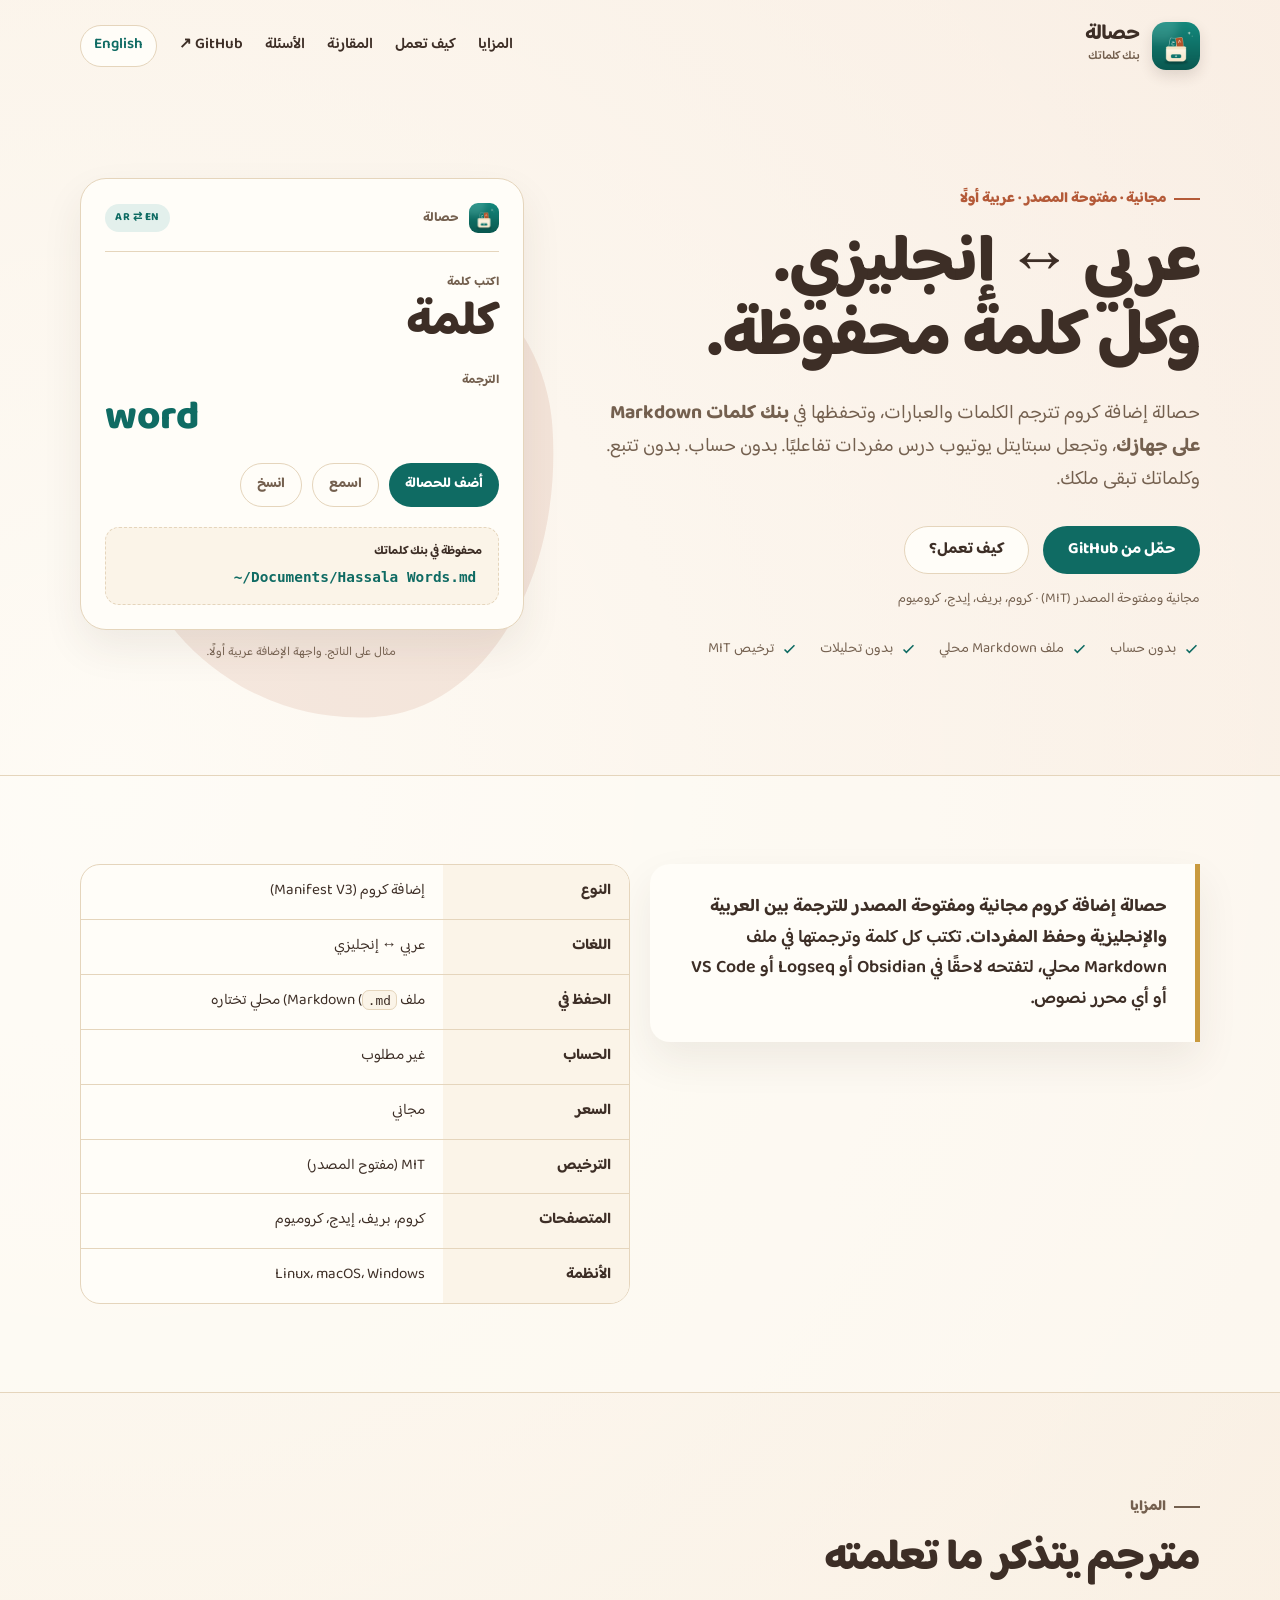
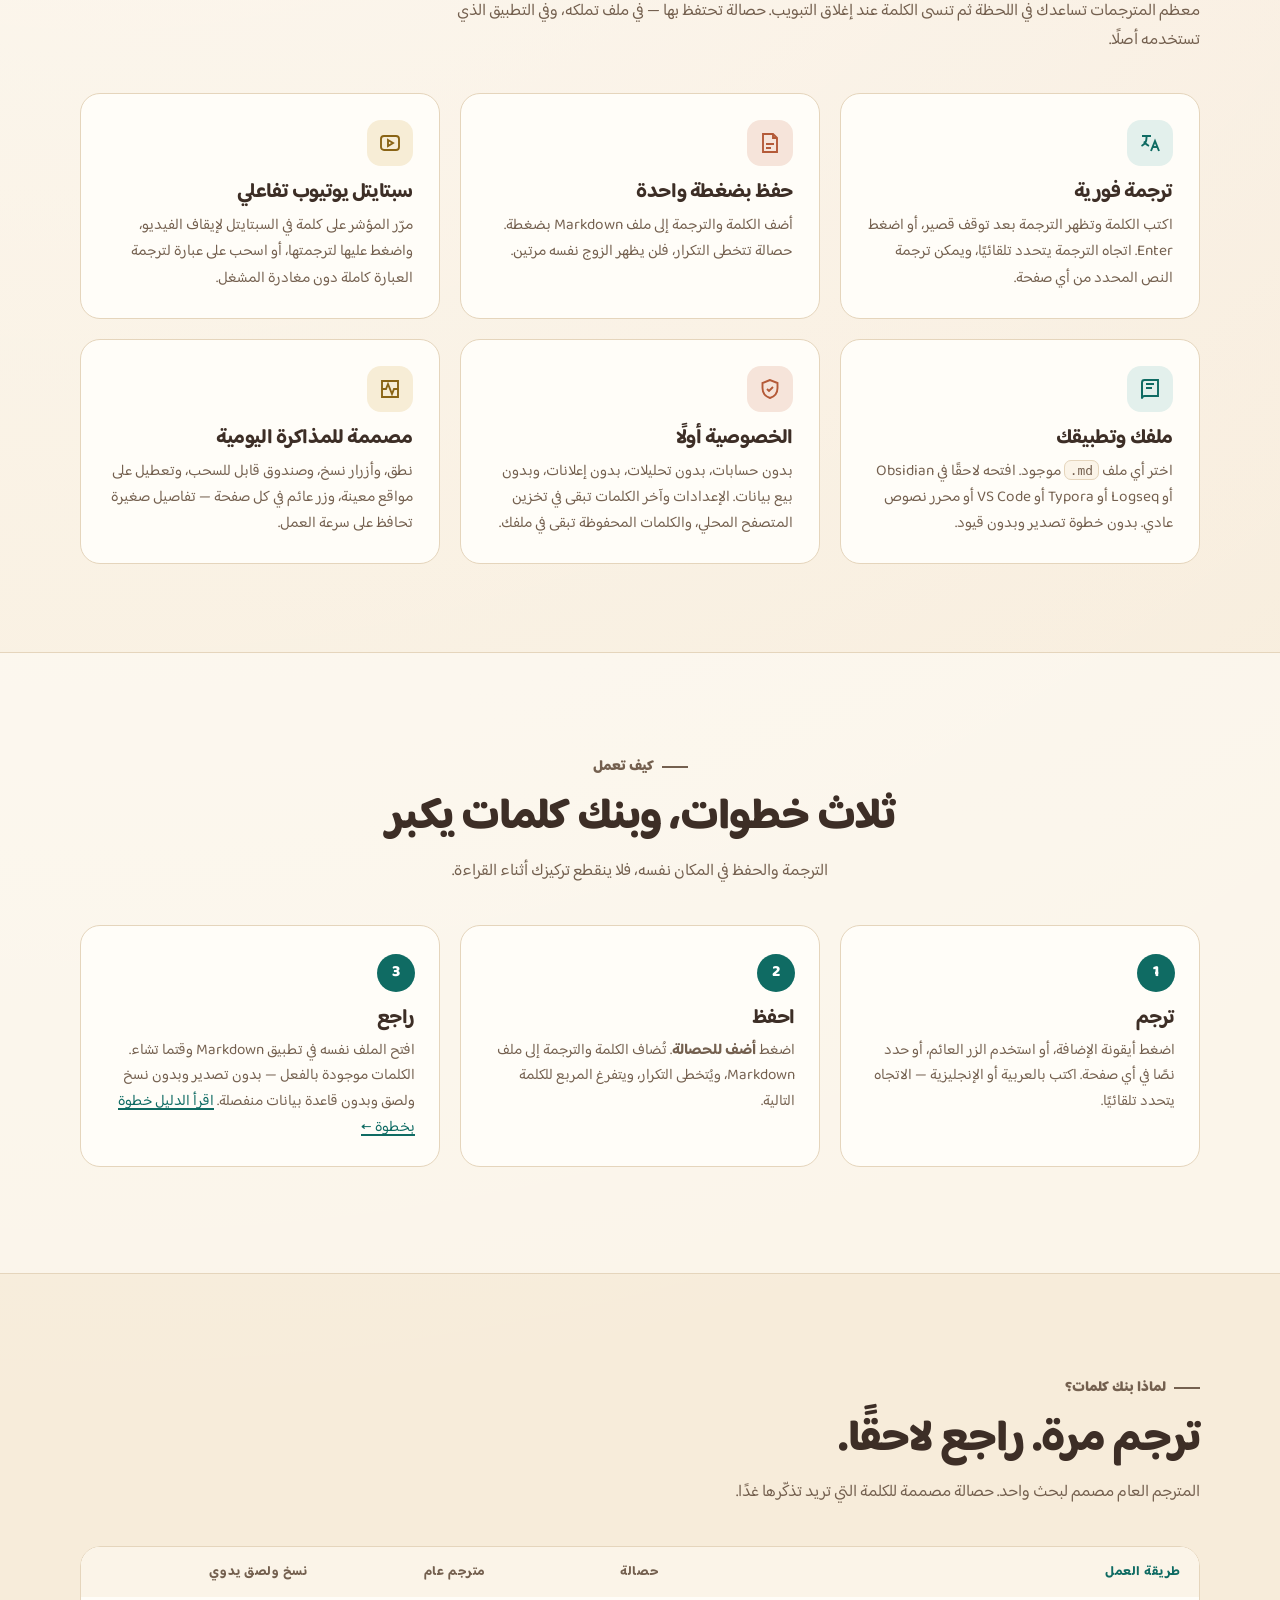
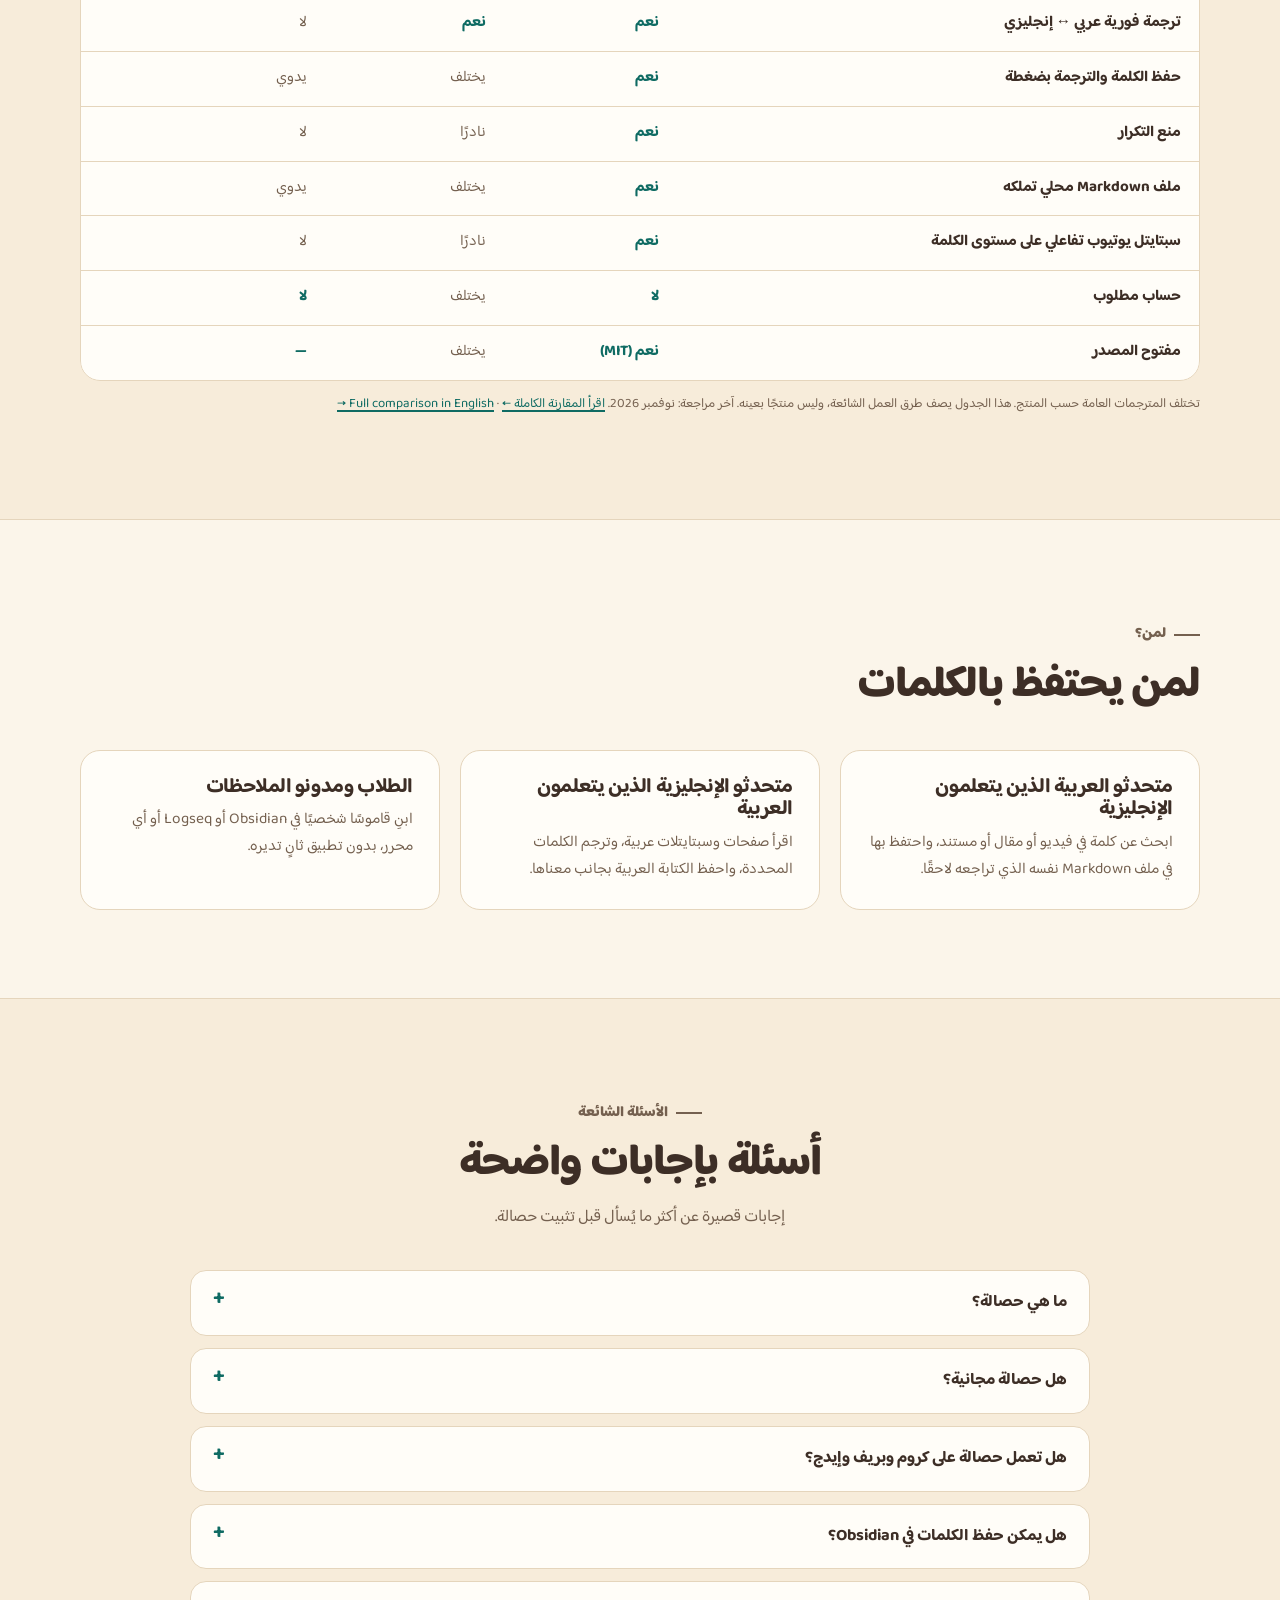
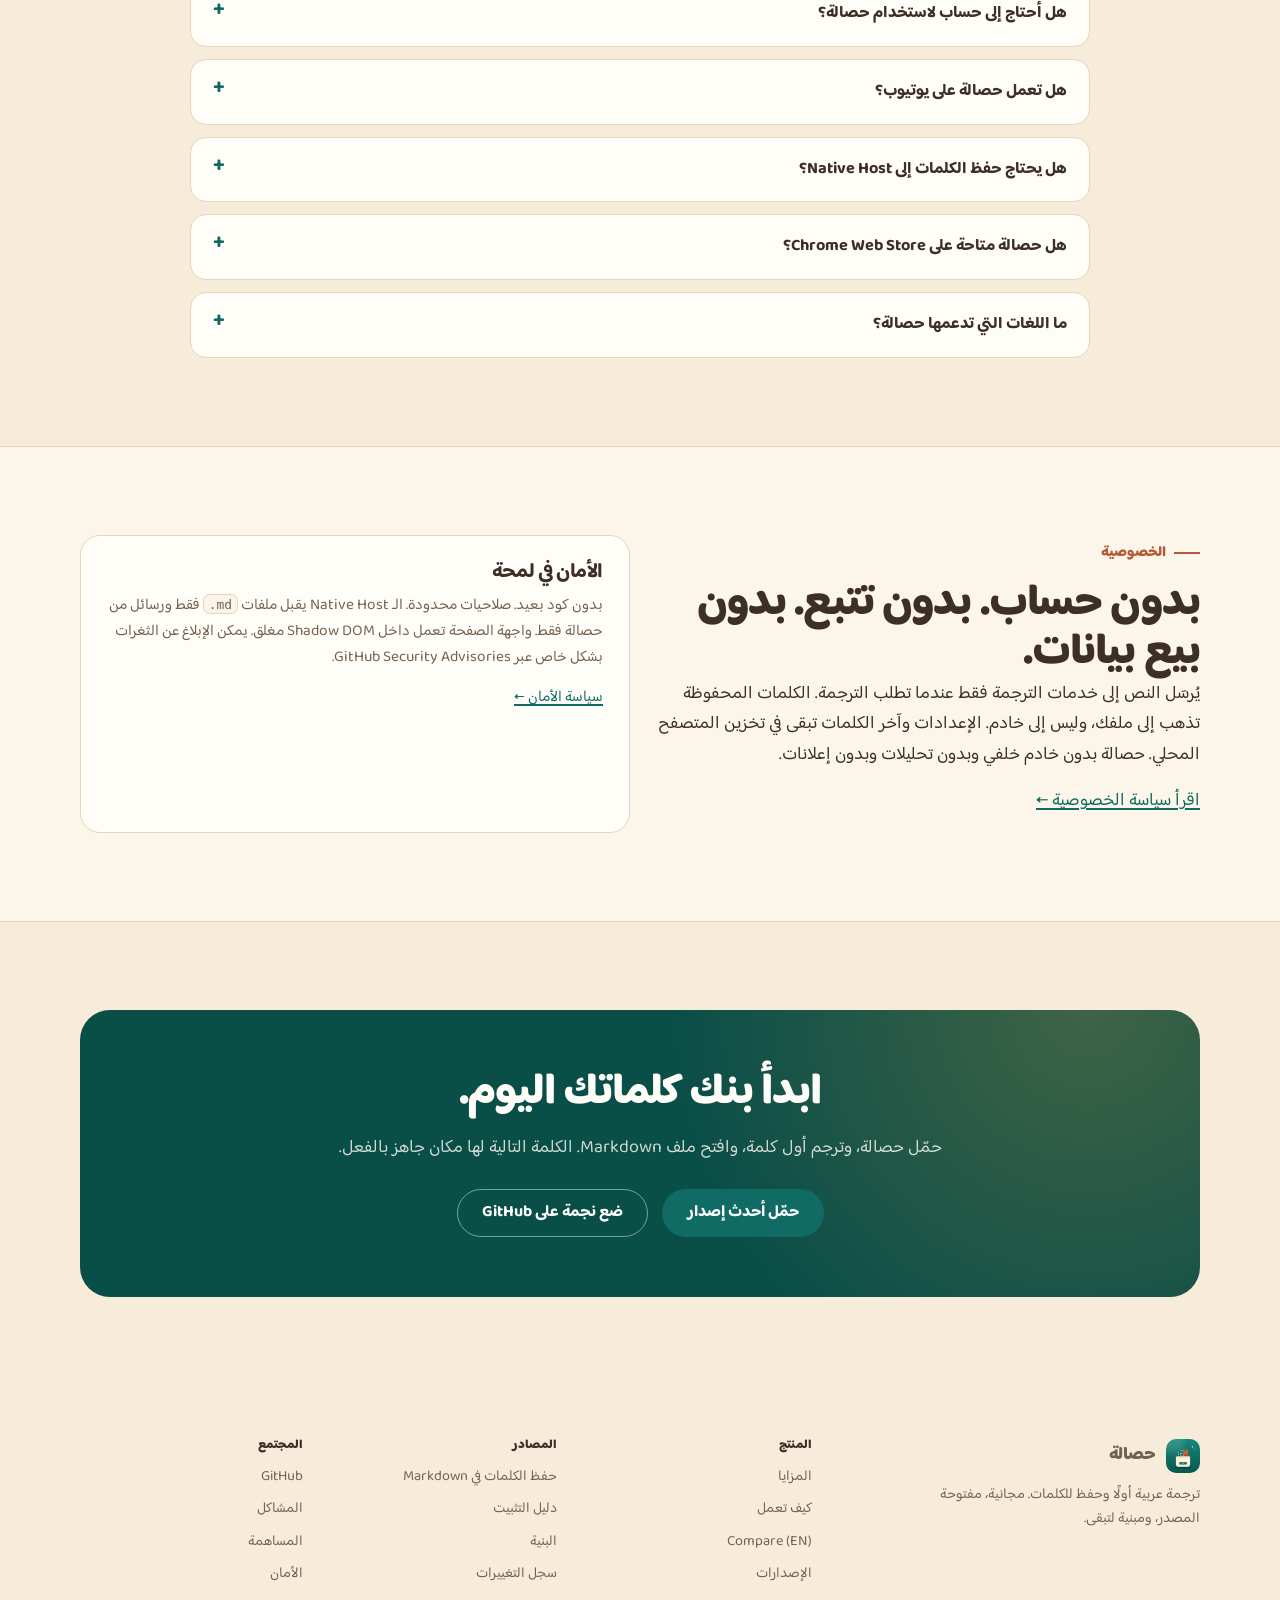
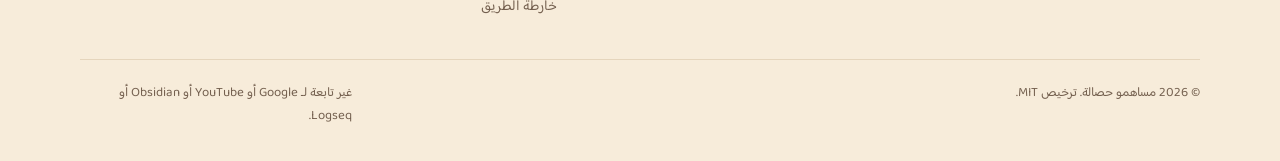
==== site/ar/index.html @ ee22c009 "Add Arabic comparison page and HowTo structured data" ====
<!doctype html>
<html lang="ar" dir="rtl">
<head>
  <meta charset="utf-8">
  <meta name="viewport" content="width=device-width, initial-scale=1">
  <title>حصالة — ترجمة عربي ↔ إنجليزي وحفظ الكلمات</title>
  <meta name="description" content="حصالة إضافة كروم مجانية ومفتوحة المصدر تترجم عربي ↔ إنجليزي، وتحفظ كل كلمة في ملف Markdown على جهازك، وتجعل سبتايتل يوتيوب تفاعليًا. بدون حساب وبدون تتبع.">
  <link rel="canonical" href="https://nagdista-dev.github.io/hassala/ar/">
  <link rel="alternate" hreflang="en" href="https://nagdista-dev.github.io/hassala/">
  <link rel="alternate" hreflang="ar" href="https://nagdista-dev.github.io/hassala/ar/">
  <link rel="alternate" hreflang="x-default" href="https://nagdista-dev.github.io/hassala/">
  <meta name="theme-color" content="#0f6b63">
  <meta name="robots" content="index, follow, max-image-preview:large">
  <meta name="author" content="Hassala contributors">

  <meta property="og:type" content="website">
  <meta property="og:site_name" content="حصالة — Hassala">
  <meta property="og:title" content="حصالة — إضافة ترجمة عربي ↔ إنجليزي وحفظ الكلمات">
  <meta property="og:description" content="ترجم عربي ↔ إنجليزي، واحفظ كل كلمة في ملف Markdown على جهازك، وحوّل سبتايتل يوتيوب إلى درس مفردات. مجانية، مفتوحة المصدر، وبدون حساب.">
  <meta property="og:url" content="https://nagdista-dev.github.io/hassala/ar/">
  <meta property="og:image" content="https://nagdista-dev.github.io/hassala/assets/social-preview-en.png">
  <meta property="og:image:width" content="1280">
  <meta property="og:image:height" content="640">
  <meta property="og:image:alt" content="حصالة — مترجم عربي وحافظ كلمات">
  <meta property="og:locale" content="ar_AR">
  <meta property="og:locale:alternate" content="en_US">
  <meta name="twitter:card" content="summary_large_image">
  <meta name="twitter:title" content="حصالة — إضافة ترجمة عربي ↔ إنجليزي وحفظ الكلمات">
  <meta name="twitter:description" content="ترجم عربي ↔ إنجليزي، واحفظ كل كلمة في ملف Markdown، واجعل سبتايتل يوتيوب تفاعليًا. مجانية ومفتوحة المصدر.">
  <meta name="twitter:image" content="https://nagdista-dev.github.io/hassala/assets/social-preview-en.png">

  <link rel="icon" type="image/png" href="../assets/icon128.png">
  <link rel="apple-touch-icon" href="../assets/icon192.png">
  <link rel="manifest" href="../site.webmanifest">
  <link rel="preload" href="../assets/fonts/BalooBhaijaan2-Variable.woff2" as="font" type="font/woff2" crossorigin>
  <link rel="stylesheet" href="../assets/style.css">

  <script type="application/ld+json">
  {
    "@context": "https://schema.org",
    "@graph": [
      {
        "@type": "SoftwareApplication",
        "@id": "https://nagdista-dev.github.io/hassala/#app",
        "name": "حصالة",
        "alternateName": ["Hassala", "Hassala Arabic Word Translator"],
        "applicationCategory": "EducationalApplication",
        "applicationSubCategory": "Language Learning",
        "operatingSystem": "Chrome, Brave, Edge, Chromium",
        "description": "حصالة إضافة كروم مجانية ومفتوحة المصدر تترجم بين العربية والإنجليزية، وتحفظ الكلمات في ملف Markdown محلي، وتجعل سبتايتل يوتيوب تفاعليًا.",
        "url": "https://nagdista-dev.github.io/hassala/ar/",
        "downloadUrl": "https://github.com/nagdista-dev/hassala/releases/latest",
        "codeRepository": "https://github.com/nagdista-dev/hassala",
        "license": "https://opensource.org/licenses/MIT",
        "inLanguage": ["ar", "en"],
        "isAccessibleForFree": true,
        "offers": {
          "@type": "Offer",
          "price": "0",
          "priceCurrency": "USD"
        },
        "featureList": [
          "ترجمة فورية عربي ↔ إنجليزي",
          "حفظ الكلمات في ملف Markdown محلي",
          "منع تكرار الكلمات",
          "سبتايتل يوتيوب تفاعلي",
          "مترجم عائم على أي صفحة",
          "نطق ونسخ",
          "بدون حساب وبدون تتبع"
        ],
        "screenshot": "https://nagdista-dev.github.io/hassala/assets/social-preview-en.png",
        "publisher": {
          "@type": "Organization",
          "name": "Hassala contributors",
          "url": "https://github.com/nagdista-dev/hassala"
        }
      },
      {
        "@type": "WebSite",
        "@id": "https://nagdista-dev.github.io/hassala/#website",
        "name": "حصالة",
        "url": "https://nagdista-dev.github.io/hassala/",
        "inLanguage": ["ar", "en"],
        "about": { "@id": "https://nagdista-dev.github.io/hassala/#app" }
      },
      {
        "@type": "FAQPage",
        "@id": "https://nagdista-dev.github.io/hassala/ar/#faq",
        "mainEntity": [
          {
            "@type": "Question",
            "name": "ما هي حصالة؟",
            "acceptedAnswer": {
              "@type": "Answer",
              "text": "حصالة إضافة كروم مجانية ومفتوحة المصدر للترجمة بين العربية والإنجليزية وحفظ المفردات. تترجم الكلمات والعبارات، وتكتب كل كلمة وترجمتها في ملف Markdown على جهازك، وتجعل سبتايتل يوتيوب تفاعليًا. لا تحتاج إلى حساب."
            }
          },
          {
            "@type": "Question",
            "name": "هل حصالة مجانية؟",
            "acceptedAnswer": {
              "@type": "Answer",
              "text": "نعم. حصالة مجانية ومفتوحة المصدر تحت ترخيص MIT. لا يوجد اشتراك ولا حساب ولا نسخة مدفوعة."
            }
          },
          {
            "@type": "Question",
            "name": "هل تعمل حصالة على كروم وبريف وإيدج؟",
            "acceptedAnswer": {
              "@type": "Answer",
              "text": "نعم. حصالة إضافة Manifest V3 تعمل على كروم وبريف وإيدج وكروميوم على Linux وmacOS وWindows."
            }
          },
          {
            "@type": "Question",
            "name": "هل يمكن حفظ الكلمات في Obsidian؟",
            "acceptedAnswer": {
              "@type": "Answer",
              "text": "نعم. تحفظ حصالة الكلمات في ملف Markdown عادي في المسار الذي تختاره، ويمكنك فتحه في Obsidian أو Logseq أو Typora أو VS Code أو أي محرر Markdown. الملف لا يحتاج أن يكون داخل مكتبة Obsidian."
            }
          },
          {
            "@type": "Question",
            "name": "هل أحتاج إلى حساب لاستخدام حصالة؟",
            "acceptedAnswer": {
              "@type": "Answer",
              "text": "لا. حصالة بدون حسابات وبدون تسجيل دخول وبدون تحليلات وبدون تتبع. الإعدادات وآخر الكلمات تُخزَّن محليًا في المتصفح."
            }
          },
          {
            "@type": "Question",
            "name": "هل تعمل حصالة على يوتيوب؟",
            "acceptedAnswer": {
              "@type": "Answer",
              "text": "نعم. عند تفعيل الترجمة، تستبدل حصالة طبقة السبتايتل الأصلية بسبتايتل تفاعلي. مرّر المؤشر على كلمة لإيقاف الفيديو، أو اضغط على كلمة لترجمتها، أو اسحب على عبارة لترجمة العبارة كاملة."
            }
          },
          {
            "@type": "Question",
            "name": "هل يحتاج حفظ الكلمات إلى Native Host؟",
            "acceptedAnswer": {
              "@type": "Answer",
              "text": "نعم. المتصفحات لا تسمح للإضافات بالكتابة في أي ملف، لذلك تستخدم حصالة برنامج Native Host محليًا صغيرًا لإضافة الصفوف إلى ملف Markdown. يُثبَّت مرة واحدة، ويعمل محليًا، ولا يقبل الرسائل إلا من حصالة. الترجمة والسبتايتل والمترجم العائم تعمل بدونه."
            }
          },
          {
            "@type": "Question",
            "name": "هل حصالة متاحة على Chrome Web Store؟",
            "acceptedAnswer": {
              "@type": "Answer",
              "text": "ليس بعد. نشر المتجر قيد التحضير. يمكنك تثبيت حصالة الآن من صفحة الإصدارات العامة على GitHub باستخدام حزمة المختبرين وLoad unpacked."
            }
          },
          {
            "@type": "Question",
            "name": "ما اللغات التي تدعمها حصالة؟",
            "acceptedAnswer": {
              "@type": "Answer",
              "text": "تترجم حصالة بين العربية والإنجليزية. الواجهة عربية أولًا مع دعم كامل للاتجاه من اليمين إلى اليسار، والتوثيق متاح بالإنجليزية."
            }
          }
        ]
      }
    ]
  }
  </script>
</head>
<body>
  <a class="skip-link" href="#main">انتقل إلى المحتوى</a>

  <header class="site-header">
    <div class="wrap">
      <a class="brand" href="./" aria-label="حصالة — الصفحة الرئيسية">
        <img src="../assets/icon128.png" width="48" height="48" alt="">
        <span class="brand-text">
          <strong>حصالة</strong>
          <span class="brand-sub">بنك كلماتك</span>
        </span>
      </a>
      <nav class="site-nav" aria-label="التنقل الرئيسي">
        <a href="#features">المزايا</a>
        <a href="#how-it-works">كيف تعمل</a>
        <a href="compare/">المقارنة</a>
        <a href="#faq">الأسئلة</a>
        <a href="https://github.com/nagdista-dev/hassala" rel="noopener">GitHub ↗</a>
        <a class="lang-switch" href="../" lang="en" hreflang="en">English</a>
      </nav>
    </div>
  </header>

  <main id="main">
    <section class="hero wrap" aria-labelledby="hero-title">
      <div>
        <p class="eyebrow">مجانية · مفتوحة المصدر · عربية أولًا</p>
        <h1 id="hero-title">عربي ↔ إنجليزي.<br>وكل كلمة محفوظة.</h1>
        <p class="lead">
          حصالة إضافة كروم تترجم الكلمات والعبارات، وتحفظها في
          <strong>بنك كلمات Markdown على جهازك</strong>، وتجعل سبتايتل يوتيوب
          درس مفردات تفاعليًا. بدون حساب. بدون تتبع. وكلماتك تبقى ملكك.
        </p>
        <div class="hero-actions">
          <a class="button" href="https://github.com/nagdista-dev/hassala/releases/latest" rel="noopener">
            حمّل من GitHub
          </a>
          <a class="button secondary" href="#how-it-works">كيف تعمل؟</a>
        </div>
        <p class="hero-note">مجانية ومفتوحة المصدر (MIT) · كروم، بريف، إيدج، كروميوم</p>
        <ul class="trust-row">
          <li>
            <svg viewBox="0 0 24 24" fill="none" stroke="currentColor" stroke-width="2.2" aria-hidden="true"><path d="m5 12 4 4L19 6"/></svg>
            بدون حساب
          </li>
          <li>
            <svg viewBox="0 0 24 24" fill="none" stroke="currentColor" stroke-width="2.2" aria-hidden="true"><path d="m5 12 4 4L19 6"/></svg>
            ملف Markdown محلي
          </li>
          <li>
            <svg viewBox="0 0 24 24" fill="none" stroke="currentColor" stroke-width="2.2" aria-hidden="true"><path d="m5 12 4 4L19 6"/></svg>
            بدون تحليلات
          </li>
          <li>
            <svg viewBox="0 0 24 24" fill="none" stroke="currentColor" stroke-width="2.2" aria-hidden="true"><path d="m5 12 4 4L19 6"/></svg>
            ترخيص MIT
          </li>
        </ul>
      </div>

      <div class="demo" aria-label="مثال على كلمة مترجمة ومحفوظة في ملف Markdown">
        <div class="demo-card">
          <div class="demo-head">
            <img src="../assets/icon128.png" width="30" height="30" alt="">
            حصالة
            <span class="demo-badge">AR ⇄ EN</span>
          </div>
          <p class="demo-label">اكتب كلمة</p>
          <div class="demo-word" lang="ar">كلمة</div>
          <p class="demo-label">الترجمة</p>
          <div class="demo-translation ltr" lang="en" dir="ltr">word</div>
          <div class="demo-actions">
            <span class="demo-save">أضف للحصالة</span>
            <span class="demo-copy">اسمع</span>
            <span class="demo-copy">انسخ</span>
          </div>
          <div class="demo-file">
            <strong>محفوظة في بنك كلماتك</strong>
            <code>~/Documents/Hassala Words.md</code>
          </div>
        </div>
        <p class="demo-caption">مثال على الناتج. واجهة الإضافة عربية أولًا.</p>
      </div>
    </section>

    <section class="section tint" aria-labelledby="definition-title">
      <div class="wrap">
        <div class="grid grid-2">
          <div class="callout">
            <p id="definition-title">
              <strong>حصالة إضافة كروم مجانية ومفتوحة المصدر للترجمة بين العربية
              والإنجليزية وحفظ المفردات.</strong> تكتب كل كلمة وترجمتها في ملف
              Markdown محلي، لتفتحه لاحقًا في Obsidian أو Logseq أو VS Code أو أي
              محرر نصوص.
            </p>
          </div>
          <div>
            <table class="fact-table">
              <caption class="sr-only">حصالة في لمحة</caption>
              <tbody>
                <tr><th scope="row">النوع</th><td>إضافة كروم (Manifest V3)</td></tr>
                <tr><th scope="row">اللغات</th><td>عربي ↔ إنجليزي</td></tr>
                <tr><th scope="row">الحفظ في</th><td>ملف Markdown (<code>.md</code>) محلي تختاره</td></tr>
                <tr><th scope="row">الحساب</th><td>غير مطلوب</td></tr>
                <tr><th scope="row">السعر</th><td>مجاني</td></tr>
                <tr><th scope="row">الترخيص</th><td>MIT (مفتوح المصدر)</td></tr>
                <tr><th scope="row">المتصفحات</th><td>كروم، بريف، إيدج، كروميوم</td></tr>
                <tr><th scope="row">الأنظمة</th><td>Linux، macOS، Windows</td></tr>
              </tbody>
            </table>
          </div>
        </div>
      </div>
    </section>

    <section class="section" id="features" aria-labelledby="features-title">
      <div class="wrap">
        <div class="section-head">
          <p class="eyebrow">المزايا</p>
          <h2 id="features-title">مترجم يتذكر ما تعلمته</h2>
          <p>
            معظم المترجمات تساعدك في اللحظة ثم تنسى الكلمة عند إغلاق التبويب.
            حصالة تحتفظ بها — في ملف تملكه، وفي التطبيق الذي تستخدمه أصلًا.
          </p>
        </div>

        <div class="grid grid-3">
          <article class="card">
            <span class="icon" aria-hidden="true">
              <svg viewBox="0 0 24 24" fill="none" stroke="currentColor" stroke-width="1.9"><path d="M4 5h9M8.5 5v2c0 3.5-2 6.5-5 8"/><path d="M6 10.5c1.2 2 3 3.5 5 4.5"/><path d="m13 20 4-10 4 10"/><path d="M14.5 16h5"/></svg>
            </span>
            <h3>ترجمة فورية</h3>
            <p>
              اكتب الكلمة وتظهر الترجمة بعد توقف قصير، أو اضغط Enter. اتجاه
              الترجمة يتحدد تلقائيًا، ويمكن ترجمة النص المحدد من أي صفحة.
            </p>
          </article>

          <article class="card">
            <span class="icon rust" aria-hidden="true">
              <svg viewBox="0 0 24 24" fill="none" stroke="currentColor" stroke-width="1.9"><path d="M5 3h10l4 4v14H5z"/><path d="M15 3v4h4"/><path d="M8 13h8M8 17h5"/></svg>
            </span>
            <h3>حفظ بضغطة واحدة</h3>
            <p>
              أضف الكلمة والترجمة إلى ملف Markdown بضغطة. حصالة تتخطى التكرار،
              فلن يظهر الزوج نفسه مرتين.
            </p>
          </article>

          <article class="card">
            <span class="icon gold" aria-hidden="true">
              <svg viewBox="0 0 24 24" fill="none" stroke="currentColor" stroke-width="1.9"><rect x="3" y="5" width="18" height="14" rx="3"/><path d="m10 9 5 3-5 3z"/></svg>
            </span>
            <h3>سبتايتل يوتيوب تفاعلي</h3>
            <p>
              مرّر المؤشر على كلمة في السبتايتل لإيقاف الفيديو، واضغط عليها
              لترجمتها، أو اسحب على عبارة لترجمة العبارة كاملة دون مغادرة
              المشغل.
            </p>
          </article>

          <article class="card">
            <span class="icon" aria-hidden="true">
              <svg viewBox="0 0 24 24" fill="none" stroke="currentColor" stroke-width="1.9"><path d="M4 5.5A2.5 2.5 0 0 1 6.5 3H20v16H6.5A2.5 2.5 0 0 0 4 21.5z"/><path d="M4 5.5v16"/><path d="M8 7h8M8 11h6"/></svg>
            </span>
            <h3>ملفك وتطبيقك</h3>
            <p>
              اختر أي ملف <code>.md</code> موجود. افتحه لاحقًا في Obsidian أو
              Logseq أو Typora أو VS Code أو محرر نصوص عادي. بدون خطوة تصدير
              وبدون قيود.
            </p>
          </article>

          <article class="card">
            <span class="icon rust" aria-hidden="true">
              <svg viewBox="0 0 24 24" fill="none" stroke="currentColor" stroke-width="1.9"><path d="M12 3 4.5 6v5c0 4.5 3 8.5 7.5 10 4.5-1.5 7.5-5.5 7.5-10V6z"/><path d="m9 12 2 2 4-4"/></svg>
            </span>
            <h3>الخصوصية أولًا</h3>
            <p>
              بدون حسابات، بدون تحليلات، بدون إعلانات، وبدون بيع بيانات.
              الإعدادات وآخر الكلمات تبقى في تخزين المتصفح المحلي، والكلمات
              المحفوظة تبقى في ملفك.
            </p>
          </article>

          <article class="card">
            <span class="icon gold" aria-hidden="true">
              <svg viewBox="0 0 24 24" fill="none" stroke="currentColor" stroke-width="1.9"><path d="M4 12h4l2-5 4 10 2-5h4"/><path d="M4 4h16v16H4z"/></svg>
            </span>
            <h3>مصممة للمذاكرة اليومية</h3>
            <p>
              نطق، وأزرار نسخ، وصندوق قابل للسحب، وتعطيل على مواقع معينة،
              وزر عائم في كل صفحة — تفاصيل صغيرة تحافظ على سرعة العمل.
            </p>
          </article>
        </div>
      </div>
    </section>

    <section class="section tint" id="how-it-works" aria-labelledby="how-title">
      <div class="wrap">
        <div class="section-head center">
          <p class="eyebrow">كيف تعمل</p>
          <h2 id="how-title">ثلاث خطوات، وبنك كلمات يكبر</h2>
          <p>الترجمة والحفظ في المكان نفسه، فلا ينقطع تركيزك أثناء القراءة.</p>
        </div>

        <ol class="steps">
          <li class="step">
            <h3>ترجم</h3>
            <p>
              اضغط أيقونة الإضافة، أو استخدم الزر العائم، أو حدد نصًا في أي
              صفحة. اكتب بالعربية أو الإنجليزية — الاتجاه يتحدد تلقائيًا.
            </p>
          </li>
          <li class="step">
            <h3>احفظ</h3>
            <p>
              اضغط <strong>أضف للحصالة</strong>. تُضاف الكلمة والترجمة إلى ملف
              Markdown، ويُتخطى التكرار، ويتفرغ المربع للكلمة التالية.
            </p>
          </li>
          <li class="step">
            <h3>راجع</h3>
            <p>
              افتح الملف نفسه في تطبيق Markdown وقتما تشاء. الكلمات موجودة
              بالفعل — بدون تصدير وبدون نسخ ولصق وبدون قاعدة بيانات منفصلة.
              <a href="guides/save-words-to-markdown/">اقرأ الدليل خطوة بخطوة ←</a>
            </p>
          </li>
        </ol>
      </div>
    </section>

    <section class="section" id="compare" aria-labelledby="compare-title">
      <div class="wrap">
        <div class="section-head">
          <p class="eyebrow">لماذا بنك كلمات؟</p>
          <h2 id="compare-title">ترجم مرة. راجع لاحقًا.</h2>
          <p>
            المترجم العام مصمم لبحث واحد. حصالة مصممة للكلمة التي تريد تذكّرها
            غدًا.
          </p>
        </div>

        <div class="table-scroll">
          <table class="compare-table">
            <thead>
              <tr>
                <th scope="col">طريقة العمل</th>
                <th scope="col">حصالة</th>
                <th scope="col">مترجم عام</th>
                <th scope="col">نسخ ولصق يدوي</th>
              </tr>
            </thead>
            <tbody>
              <tr>
                <td>ترجمة فورية عربي ↔ إنجليزي</td>
                <td class="yes">نعم</td>
                <td class="yes">نعم</td>
                <td class="varies">لا</td>
              </tr>
              <tr>
                <td>حفظ الكلمة والترجمة بضغطة</td>
                <td class="yes">نعم</td>
                <td class="varies">يختلف</td>
                <td class="varies">يدوي</td>
              </tr>
              <tr>
                <td>منع التكرار</td>
                <td class="yes">نعم</td>
                <td class="varies">نادرًا</td>
                <td class="varies">لا</td>
              </tr>
              <tr>
                <td>ملف Markdown محلي تملكه</td>
                <td class="yes">نعم</td>
                <td class="varies">يختلف</td>
                <td class="varies">يدوي</td>
              </tr>
              <tr>
                <td>سبتايتل يوتيوب تفاعلي على مستوى الكلمة</td>
                <td class="yes">نعم</td>
                <td class="varies">نادرًا</td>
                <td class="varies">لا</td>
              </tr>
              <tr>
                <td>حساب مطلوب</td>
                <td class="yes">لا</td>
                <td class="varies">يختلف</td>
                <td class="yes">لا</td>
              </tr>
              <tr>
                <td>مفتوح المصدر</td>
                <td class="yes">نعم (MIT)</td>
                <td class="varies">يختلف</td>
                <td class="yes">—</td>
              </tr>
            </tbody>
          </table>
        </div>
        <p class="table-note">
          تختلف المترجمات العامة حسب المنتج. هذا الجدول يصف طرق العمل الشائعة،
          وليس منتجًا بعينه. آخر مراجعة: نوفمبر 2026.
          <a href="compare/">اقرأ المقارنة الكاملة ←</a>
          <span aria-hidden="true">·</span>
          <a href="../compare/" hreflang="en" lang="en">Full comparison in English →</a>
        </p>
      </div>
    </section>

    <section class="section tint" aria-labelledby="who-title">
      <div class="wrap">
        <div class="section-head">
          <p class="eyebrow">لمن؟</p>
          <h2 id="who-title">لمن يحتفظ بالكلمات</h2>
        </div>
        <div class="grid grid-3">
          <div class="card">
            <h3>متحدثو العربية الذين يتعلمون الإنجليزية</h3>
            <p>ابحث عن كلمة في فيديو أو مقال أو مستند، واحتفظ بها في ملف Markdown نفسه الذي تراجعه لاحقًا.</p>
          </div>
          <div class="card">
            <h3>متحدثو الإنجليزية الذين يتعلمون العربية</h3>
            <p>اقرأ صفحات وسبتايتلات عربية، وترجم الكلمات المحددة، واحفظ الكتابة العربية بجانب معناها.</p>
          </div>
          <div class="card">
            <h3>الطلاب ومدونو الملاحظات</h3>
            <p>ابنِ قاموسًا شخصيًا في Obsidian أو Logseq أو أي محرر، بدون تطبيق ثانٍ تديره.</p>
          </div>
        </div>
      </div>
    </section>

    <section class="section" id="faq" aria-labelledby="faq-title">
      <div class="wrap">
        <div class="section-head center">
          <p class="eyebrow">الأسئلة الشائعة</p>
          <h2 id="faq-title">أسئلة بإجابات واضحة</h2>
          <p>إجابات قصيرة عن أكثر ما يُسأل قبل تثبيت حصالة.</p>
        </div>

        <div class="faq">
          <details class="faq-item">
            <summary>ما هي حصالة؟</summary>
            <p>
              حصالة إضافة كروم مجانية ومفتوحة المصدر للترجمة بين العربية
              والإنجليزية وحفظ المفردات. تترجم الكلمات والعبارات، وتكتب كل كلمة
              وترجمتها في ملف Markdown على جهازك، وتجعل سبتايتل يوتيوب تفاعليًا.
              لا تحتاج إلى حساب.
            </p>
          </details>

          <details class="faq-item">
            <summary>هل حصالة مجانية؟</summary>
            <p>
              نعم. حصالة مجانية ومفتوحة المصدر تحت ترخيص MIT. لا يوجد اشتراك ولا
              حساب ولا نسخة مدفوعة.
            </p>
          </details>

          <details class="faq-item">
            <summary>هل تعمل حصالة على كروم وبريف وإيدج؟</summary>
            <p>
              نعم. حصالة إضافة Manifest V3 تعمل على كروم وبريف وإيدج وكروميوم
              على Linux وmacOS وWindows.
            </p>
          </details>

          <details class="faq-item">
            <summary>هل يمكن حفظ الكلمات في Obsidian؟</summary>
            <p>
              نعم. تحفظ حصالة الكلمات في ملف Markdown عادي في المسار الذي
              تختاره، ويمكنك فتحه في Obsidian أو Logseq أو Typora أو VS Code أو
              أي محرر Markdown. الملف لا يحتاج أن يكون داخل مكتبة Obsidian.
              <a href="guides/save-words-to-markdown/">اتبع الدليل خطوة بخطوة ←</a>
            </p>
          </details>

          <details class="faq-item">
            <summary>هل أحتاج إلى حساب لاستخدام حصالة؟</summary>
            <p>
              لا. حصالة بدون حسابات وبدون تسجيل دخول وبدون تحليلات وبدون تتبع.
              الإعدادات وآخر الكلمات تُخزَّن محليًا في المتصفح.
            </p>
          </details>

          <details class="faq-item">
            <summary>هل تعمل حصالة على يوتيوب؟</summary>
            <p>
              نعم. عند تفعيل الترجمة، تستبدل حصالة طبقة السبتايتل الأصلية
              بسبتايتل تفاعلي. مرّر المؤشر على كلمة لإيقاف الفيديو، أو اضغط على
              كلمة لترجمتها، أو اسحب على عبارة لترجمة العبارة كاملة.
            </p>
          </details>

          <details class="faq-item">
            <summary>هل يحتاج حفظ الكلمات إلى Native Host؟</summary>
            <p>
              نعم. المتصفحات لا تسمح للإضافات بالكتابة في أي ملف، لذلك تستخدم
              حصالة برنامج Native Host محليًا صغيرًا لإضافة الصفوف إلى ملف
              Markdown. يُثبَّت مرة واحدة، ويعمل محليًا، ولا يقبل الرسائل إلا من
              حصالة. الترجمة والسبتايتل والمترجم العائم تعمل بدونه.
            </p>
          </details>

          <details class="faq-item">
            <summary>هل حصالة متاحة على Chrome Web Store؟</summary>
            <p>
              ليس بعد. نشر المتجر قيد التحضير. يمكنك تثبيت حصالة الآن من
              <a href="https://github.com/nagdista-dev/hassala/releases/latest" rel="noopener">صفحة الإصدارات على GitHub</a>
              باستخدام حزمة المختبرين وLoad unpacked.
            </p>
          </details>

          <details class="faq-item">
            <summary>ما اللغات التي تدعمها حصالة؟</summary>
            <p>
              تترجم حصالة بين العربية والإنجليزية. الواجهة عربية أولًا مع دعم
              كامل للاتجاه من اليمين إلى اليسار، والتوثيق متاح بالإنجليزية.
            </p>
          </details>
        </div>
      </div>
    </section>

    <section class="section tint" aria-labelledby="privacy-title">
      <div class="wrap">
        <div class="grid grid-2">
          <div>
            <p class="eyebrow">الخصوصية</p>
            <h2 id="privacy-title">بدون حساب. بدون تتبع. بدون بيع بيانات.</h2>
            <p>
              يُرسَل النص إلى خدمات الترجمة فقط عندما تطلب الترجمة. الكلمات
              المحفوظة تذهب إلى ملفك، وليس إلى خادم. الإعدادات وآخر الكلمات تبقى
              في تخزين المتصفح المحلي. حصالة بدون خادم خلفي وبدون تحليلات وبدون
              إعلانات.
            </p>
            <p>
              <a href="https://github.com/nagdista-dev/hassala/blob/main/docs/PRIVACY.md" rel="noopener">اقرأ سياسة الخصوصية ←</a>
            </p>
          </div>
          <div class="card">
            <h3>الأمان في لمحة</h3>
            <p>
              بدون كود بعيد. صلاحيات محدودة. الـ Native Host يقبل ملفات
              <code>.md</code> فقط ورسائل من حصالة فقط. واجهة الصفحة تعمل داخل
              Shadow DOM مغلق. يمكن الإبلاغ عن الثغرات بشكل خاص عبر GitHub
              Security Advisories.
            </p>
            <p style="margin-top: 14px;">
              <a href="https://github.com/nagdista-dev/hassala/security/policy" rel="noopener">سياسة الأمان ←</a>
            </p>
          </div>
        </div>
      </div>
    </section>

    <section class="section">
      <div class="wrap">
        <div class="cta-band">
          <h2>ابدأ بنك كلماتك اليوم.</h2>
          <p>
            حمّل حصالة، وترجم أول كلمة، وافتح ملف Markdown. الكلمة التالية لها
            مكان جاهز بالفعل.
          </p>
          <div class="hero-actions">
            <a class="button" href="https://github.com/nagdista-dev/hassala/releases/latest" rel="noopener">
              حمّل أحدث إصدار
            </a>
            <a class="button ghost-light" href="https://github.com/nagdista-dev/hassala" rel="noopener">
              ضع نجمة على GitHub
            </a>
          </div>
        </div>
      </div>
    </section>
  </main>

  <footer class="site-footer">
    <div class="wrap">
      <div class="footer-grid">
        <div>
          <a class="footer-brand" href="./">
            <img src="../assets/icon128.png" width="34" height="34" alt="">
            حصالة
          </a>
          <p>ترجمة عربية أولًا وحفظ للكلمات. مجانية، مفتوحة المصدر، ومبنية لتبقى.</p>
        </div>
        <div>
          <h2>المنتج</h2>
          <ul>
            <li><a href="#features">المزايا</a></li>
            <li><a href="#how-it-works">كيف تعمل</a></li>
            <li><a href="../compare/" hreflang="en" lang="en">Compare (EN)</a></li>
            <li><a href="https://github.com/nagdista-dev/hassala/releases" rel="noopener">الإصدارات</a></li>
          </ul>
        </div>
        <div>
          <h2>المصادر</h2>
          <ul>
            <li><a href="guides/save-words-to-markdown/">حفظ الكلمات في Markdown</a></li>
            <li><a href="https://github.com/nagdista-dev/hassala/blob/main/docs/INSTALL.md" rel="noopener">دليل التثبيت</a></li>
            <li><a href="https://github.com/nagdista-dev/hassala/blob/main/docs/ARCHITECTURE.md" rel="noopener">البنية</a></li>
            <li><a href="https://github.com/nagdista-dev/hassala/blob/main/CHANGELOG.md" rel="noopener">سجل التغييرات</a></li>
            <li><a href="https://github.com/nagdista-dev/hassala/blob/main/docs/ROADMAP.md" rel="noopener">خارطة الطريق</a></li>
          </ul>
        </div>
        <div>
          <h2>المجتمع</h2>
          <ul>
            <li><a href="https://github.com/nagdista-dev/hassala" rel="noopener">GitHub</a></li>
            <li><a href="https://github.com/nagdista-dev/hassala/issues" rel="noopener">المشاكل</a></li>
            <li><a href="https://github.com/nagdista-dev/hassala/blob/main/CONTRIBUTING.md" rel="noopener">المساهمة</a></li>
            <li><a href="https://github.com/nagdista-dev/hassala/security/policy" rel="noopener">الأمان</a></li>
          </ul>
        </div>
      </div>
      <div class="footer-bottom">
        <p>© 2026 مساهمو حصالة. ترخيص MIT.</p>
        <p>غير تابعة لـ Google أو YouTube أو Obsidian أو Logseq.</p>
      </div>
    </div>
  </footer>
</body>
</html>
---- site/assets/style.css ----
@font-face {
  font-family: "Baloo Bhaijaan 2";
  src: url("fonts/BalooBhaijaan2-Variable.woff2") format("woff2");
  font-weight: 400 800;
  font-style: normal;
  font-display: swap;
}

:root {
  --bg: #f7ecda;
  --bg-soft: #fbf4e8;
  --surface: #fffdf8;
  --ink: #3d2e26;
  --muted: #74604f;
  --teal: #0f6b63;
  --teal-dark: #0a4e48;
  --teal-soft: #e3f0ec;
  --rust: #b45a38;
  --rust-soft: #f6e4da;
  --gold: #c99a3f;
  --line: #e5d5bc;
  --shadow: 0 18px 40px rgba(61, 46, 38, 0.08);
  --radius: 20px;
  --max: 1120px;
}

*,
*::before,
*::after {
  box-sizing: border-box;
}

html {
  scroll-behavior: smooth;
  scroll-padding-top: 24px;
}

body {
  margin: 0;
  background:
    radial-gradient(circle at 8% 12%, rgba(255, 253, 248, 0.9), transparent 38%),
    radial-gradient(circle at 92% 4%, rgba(246, 228, 218, 0.7), transparent 34%),
    var(--bg);
  color: var(--ink);
  font-family: "Baloo Bhaijaan 2", "Segoe UI", system-ui, sans-serif;
  font-size: 18px;
  line-height: 1.7;
  text-rendering: optimizeLegibility;
}

img {
  max-width: 100%;
  height: auto;
}

a {
  color: var(--teal);
  text-decoration-thickness: 1.5px;
  text-underline-offset: 3px;
}

a:hover {
  color: var(--teal-dark);
}

:focus-visible {
  outline: 3px solid var(--gold);
  outline-offset: 3px;
  border-radius: 6px;
}

h1,
h2,
h3 {
  margin: 0;
  line-height: 1.12;
  letter-spacing: -0.02em;
}

h1 {
  font-size: clamp(2.5rem, 5.2vw, 4.2rem);
  font-weight: 800;
}

h2 {
  font-size: clamp(1.9rem, 3.4vw, 2.9rem);
  font-weight: 800;
}

h3 {
  font-size: 1.28rem;
  font-weight: 700;
}

p {
  margin: 0 0 1rem;
}

code {
  padding: 0.12em 0.38em;
  border: 1px solid var(--line);
  border-radius: 7px;
  background: var(--bg-soft);
  font-family: "DejaVu Sans Mono", ui-monospace, monospace;
  font-size: 0.84em;
  direction: ltr;
  unicode-bidi: embed;
}

.sr-only {
  position: absolute;
  width: 1px;
  height: 1px;
  padding: 0;
  margin: -1px;
  overflow: hidden;
  clip: rect(0, 0, 0, 0);
  white-space: nowrap;
  border: 0;
}

.skip-link {
  position: absolute;
  inset-inline-start: 16px;
  top: -80px;
  z-index: 100;
  padding: 10px 16px;
  border-radius: 10px;
  background: var(--teal);
  color: #fff;
  font-weight: 700;
  transition: top 0.15s ease;
}

.skip-link:focus {
  top: 16px;
  color: #fff;
}

.wrap {
  width: min(var(--max), calc(100% - 40px));
  margin-inline: auto;
}

.site-header {
  padding-block: 22px;
}

.site-header .wrap {
  display: flex;
  align-items: center;
  gap: 20px;
  flex-wrap: wrap;
}

.brand {
  display: inline-flex;
  align-items: center;
  gap: 12px;
  color: var(--ink);
  text-decoration: none;
}

.brand img {
  width: 48px;
  height: 48px;
  border-radius: 14px;
  box-shadow: 0 6px 14px rgba(61, 46, 38, 0.14);
}

.brand strong {
  display: block;
  color: var(--ink);
  font-size: 1.35rem;
  line-height: 1;
  letter-spacing: -0.02em;
}

.brand-sub {
  display: block;
  margin-top: 2px;
  color: var(--muted);
  font-size: 0.76rem;
  font-weight: 600;
  letter-spacing: 0.08em;
  text-transform: uppercase;
}

.site-nav {
  display: flex;
  align-items: center;
  gap: 22px;
  margin-inline-start: auto;
  flex-wrap: wrap;
}

.site-nav a {
  color: var(--ink);
  font-size: 0.95rem;
  font-weight: 600;
  text-decoration: none;
}

.site-nav a:hover {
  color: var(--teal);
}

.site-nav .nav-cta {
  padding: 9px 16px;
  border-radius: 999px;
  background: var(--teal);
  color: #fff;
}

.site-nav .nav-cta:hover {
  background: var(--teal-dark);
  color: #fff;
}

.lang-switch {
  padding: 7px 13px;
  border: 1.5px solid var(--line);
  border-radius: 999px;
  background: var(--surface);
  color: var(--teal) !important;
  font-size: 0.88rem;
  font-weight: 700;
  text-decoration: none;
}

.lang-switch:hover {
  border-color: var(--teal);
}

.hero {
  display: grid;
  grid-template-columns: 1.15fr 0.85fr;
  gap: clamp(36px, 6vw, 76px);
  align-items: center;
  padding-block: clamp(44px, 7vw, 86px) clamp(56px, 8vw, 96px);
}

.eyebrow {
  display: inline-flex;
  align-items: center;
  gap: 8px;
  margin-bottom: 16px;
  color: var(--rust);
  font-size: 0.78rem;
  font-weight: 800;
  letter-spacing: 0.16em;
  text-transform: uppercase;
}

.eyebrow::before {
  content: "";
  width: 26px;
  height: 2px;
  background: currentColor;
}

.lead {
  max-width: 56ch;
  margin-top: 20px;
  color: var(--muted);
  font-size: clamp(1.06rem, 1.6vw, 1.22rem);
}

.hero-actions {
  display: flex;
  align-items: center;
  gap: 14px;
  flex-wrap: wrap;
  margin-top: 30px;
}

.button {
  display: inline-flex;
  align-items: center;
  justify-content: center;
  gap: 9px;
  padding: 14px 24px;
  border: 1.5px solid transparent;
  border-radius: 999px;
  background: var(--teal);
  color: #fff;
  font-size: 1rem;
  font-weight: 700;
  line-height: 1.1;
  text-decoration: none;
  transition: transform 0.15s ease, background 0.15s ease, border-color 0.15s ease;
}

.button:hover {
  transform: translateY(-1px);
  background: var(--teal-dark);
  color: #fff;
}

.button.secondary {
  border-color: var(--line);
  background: var(--surface);
  color: var(--ink);
}

.button.secondary:hover {
  border-color: var(--teal);
  background: var(--surface);
  color: var(--teal);
}

.button.ghost-light {
  border-color: rgba(255, 253, 248, 0.45);
  background: transparent;
  color: #fff;
}

.button.ghost-light:hover {
  border-color: #fff;
  background: rgba(255, 255, 255, 0.08);
  color: #fff;
}

.hero-note {
  margin-top: 14px;
  color: var(--muted);
  font-size: 0.86rem;
}

.trust-row {
  display: flex;
  gap: 10px 22px;
  flex-wrap: wrap;
  margin-top: 26px;
  padding: 0;
  list-style: none;
  color: var(--muted);
  font-size: 0.9rem;
}

.trust-row li {
  display: inline-flex;
  align-items: center;
  gap: 7px;
}

.trust-row svg {
  width: 17px;
  height: 17px;
  color: var(--teal);
}

/* Hero demo */
.demo {
  position: relative;
}

.demo::before {
  content: "";
  position: absolute;
  inset: 9% -7% -8% 9%;
  z-index: -1;
  border-radius: 44% 56% 45% 55% / 52% 44% 56% 48%;
  background: rgba(180, 90, 56, 0.12);
  transform: rotate(-4deg);
}

.demo-card {
  padding: 24px;
  border: 1.5px solid var(--line);
  border-radius: 26px;
  background: var(--surface);
  box-shadow: var(--shadow);
}

.demo-head {
  display: flex;
  align-items: center;
  gap: 10px;
  padding-bottom: 18px;
  border-bottom: 1.5px solid var(--line);
  color: var(--muted);
  font-size: 0.82rem;
  font-weight: 700;
  letter-spacing: 0.06em;
  text-transform: uppercase;
}

.demo-head img {
  width: 30px;
  height: 30px;
  border-radius: 9px;
}

.demo-head .demo-badge {
  margin-inline-start: auto;
  padding: 4px 10px;
  border-radius: 999px;
  background: var(--teal-soft);
  color: var(--teal);
  font-size: 0.7rem;
  letter-spacing: 0.05em;
}

.demo-label {
  margin: 20px 0 4px;
  color: var(--muted);
  font-size: 0.78rem;
  font-weight: 700;
  letter-spacing: 0.08em;
  text-transform: uppercase;
}

.demo-word {
  font-size: clamp(2rem, 4vw, 3rem);
  font-weight: 800;
  line-height: 1.1;
}

.demo-translation {
  margin-top: 4px;
  color: var(--teal);
  font-size: clamp(1.8rem, 3.4vw, 2.5rem);
  font-weight: 800;
  line-height: 1.2;
  text-align: start;
}

.demo-translation.rtl {
  direction: rtl;
  text-align: right;
}

.demo-translation.ltr {
  direction: ltr;
  text-align: left;
}

.demo-actions {
  display: flex;
  gap: 10px;
  margin-top: 20px;
  flex-wrap: wrap;
}

.demo-actions span {
  display: inline-flex;
  align-items: center;
  padding: 9px 16px;
  border-radius: 999px;
  font-size: 0.88rem;
  font-weight: 700;
}

.demo-save {
  background: var(--teal);
  color: #fff;
}

.demo-copy {
  border: 1.5px solid var(--line);
  color: var(--muted);
}

.demo-file {
  margin-top: 20px;
  padding: 14px 16px;
  border: 1.5px dashed var(--line);
  border-radius: 14px;
  background: var(--bg-soft);
  color: var(--muted);
  font-size: 0.82rem;
}

.demo-file strong {
  display: block;
  margin-bottom: 2px;
  color: var(--ink);
  font-size: 0.76rem;
  letter-spacing: 0.08em;
  text-transform: uppercase;
}

.demo-file code {
  border: 0;
  background: transparent;
  color: var(--teal);
  font-size: 0.9rem;
  font-weight: 600;
}

.demo-caption {
  margin-top: 12px;
  color: var(--muted);
  font-size: 0.78rem;
  text-align: center;
}

/* Sections */
.section {
  padding-block: clamp(54px, 7vw, 88px);
}

.section.tint {
  border-block: 1.5px solid var(--line);
  background: rgba(255, 253, 248, 0.55);
}

.section-head {
  max-width: 760px;
  margin-bottom: 38px;
}

.section-head.center {
  margin-inline: auto;
  text-align: center;
}

.section-head.center .eyebrow {
  justify-content: center;
}

.section-head p {
  margin-top: 14px;
  color: var(--muted);
  font-size: 1.05rem;
}

.grid {
  display: grid;
  gap: 20px;
}

.grid-3 {
  grid-template-columns: repeat(3, 1fr);
}

.grid-2 {
  grid-template-columns: repeat(2, 1fr);
}

.card {
  padding: 26px;
  border: 1.5px solid var(--line);
  border-radius: var(--radius);
  background: var(--surface);
}

.card h3 {
  margin-bottom: 8px;
}

.card p {
  margin: 0;
  color: var(--muted);
  font-size: 0.96rem;
}

.icon {
  display: inline-flex;
  align-items: center;
  justify-content: center;
  width: 46px;
  height: 46px;
  margin-bottom: 16px;
  border-radius: 14px;
  background: var(--teal-soft);
  color: var(--teal);
}

.icon.rust {
  background: var(--rust-soft);
  color: var(--rust);
}

.icon.gold {
  background: #f7edd6;
  color: #8a6415;
}

.icon svg {
  width: 24px;
  height: 24px;
}

/* Steps */
.steps {
  display: grid;
  grid-template-columns: repeat(3, 1fr);
  gap: 20px;
  counter-reset: step;
  padding: 0;
  list-style: none;
}

.step {
  position: relative;
  padding: 28px 24px 24px;
  border: 1.5px solid var(--line);
  border-radius: var(--radius);
  background: var(--surface);
}

.step::before {
  counter-increment: step;
  content: counter(step);
  display: inline-flex;
  align-items: center;
  justify-content: center;
  width: 38px;
  height: 38px;
  margin-bottom: 16px;
  border-radius: 50%;
  background: var(--teal);
  color: #fff;
  font-size: 1rem;
  font-weight: 800;
}

.step h3 {
  margin-bottom: 8px;
}

.step p {
  margin: 0;
  color: var(--muted);
  font-size: 0.95rem;
}

/* Facts table */
.fact-table,
.compare-table {
  width: 100%;
  border-collapse: separate;
  border-spacing: 0;
  border: 1.5px solid var(--line);
  border-radius: var(--radius);
  background: var(--surface);
  overflow: hidden;
  font-size: 0.95rem;
}

.fact-table th,
.fact-table td,
.compare-table th,
.compare-table td {
  padding: 14px 18px;
  border-bottom: 1px solid var(--line);
  text-align: start;
  vertical-align: top;
}

.fact-table tr:last-child th,
.fact-table tr:last-child td,
.compare-table tr:last-child th,
.compare-table tr:last-child td {
  border-bottom: 0;
}

.fact-table th,
.compare-table thead th {
  width: 34%;
  background: var(--bg-soft);
  color: var(--ink);
  font-weight: 700;
}

.compare-table thead th {
  width: auto;
  color: var(--muted);
  font-size: 0.82rem;
  letter-spacing: 0.04em;
  text-transform: uppercase;
}

.compare-table thead th:first-child {
  color: var(--teal);
}

.compare-table td:first-child {
  font-weight: 700;
}

.compare-table .yes {
  color: var(--teal);
  font-weight: 700;
}

.compare-table .varies {
  color: var(--muted);
}

.table-scroll {
  overflow-x: auto;
  border-radius: var(--radius);
}

.table-note {
  margin-top: 12px;
  color: var(--muted);
  font-size: 0.82rem;
}

/* Article / guide */
.breadcrumbs {
  display: flex;
  flex-wrap: wrap;
  gap: 6px 10px;
  max-width: 840px;
  margin-inline: auto;
  margin-bottom: 18px;
  color: var(--muted);
  font-size: 0.82rem;
}

.breadcrumbs a {
  color: var(--muted);
  text-decoration: none;
}

.breadcrumbs a:hover {
  color: var(--teal);
  text-decoration: underline;
}

.article-header {
  max-width: 840px;
  margin-inline: auto;
  margin-bottom: 34px;
}

.article-header h1 {
  font-size: clamp(2.1rem, 4.2vw, 3.4rem);
}

.article-meta {
  display: flex;
  flex-wrap: wrap;
  gap: 6px 20px;
  margin-top: 16px;
  color: var(--muted);
  font-size: 0.84rem;
}

.article {
  max-width: 840px;
  margin-inline: auto;
}

.article h2 {
  margin-top: 44px;
  margin-bottom: 12px;
  font-size: clamp(1.55rem, 2.6vw, 2rem);
}

.article h3 {
  margin-top: 28px;
  margin-bottom: 8px;
  font-size: 1.18rem;
}

.article p {
  margin-bottom: 1rem;
}

.article ul,
.article ol {
  margin: 0 0 1.2rem;
  padding-inline-start: 26px;
}

.article li {
  margin-bottom: 8px;
}

.article li > ul,
.article li > ol {
  margin-top: 8px;
  margin-bottom: 0;
}

.article pre {
  overflow-x: auto;
  margin: 0 0 1.4rem;
  padding: 18px 20px;
  border: 1.5px solid var(--line);
  border-radius: 14px;
  background: var(--surface);
  font-size: 0.88rem;
  line-height: 1.6;
  direction: ltr;
  text-align: left;
}

.article pre code {
  padding: 0;
  border: 0;
  background: transparent;
  font-size: inherit;
}

.article .note {
  margin: 24px 0;
  padding: 18px 22px;
  border-inline-start: 4px solid var(--gold);
  border-radius: 14px;
  border-start-start-radius: 0;
  border-end-start-radius: 0;
  background: var(--surface);
  color: var(--muted);
  font-size: 0.94rem;
}

.article .note strong {
  color: var(--ink);
}

.article .next-step {
  margin-top: 40px;
  padding: 28px;
  border: 1.5px solid var(--line);
  border-radius: var(--radius);
  background: var(--surface);
}

.article .next-step h2 {
  margin-top: 0;
}

.article .next-step p:last-child {
  margin-bottom: 0;
}

/* Quote / callout */
.callout {
  align-self: start;
  padding: 28px;
  border-inline-start: 5px solid var(--gold);
  border-radius: 0 var(--radius) var(--radius) 0;
  background: var(--surface);
  box-shadow: var(--shadow);
}

.callout p {
  margin: 0;
  font-size: 1.12rem;
  font-weight: 600;
}

.callout cite {
  display: block;
  margin-top: 10px;
  color: var(--muted);
  font-size: 0.86rem;
  font-style: normal;
}

/* FAQ */
.faq {
  display: grid;
  gap: 12px;
  max-width: 900px;
  margin-inline: auto;
}

.faq-item {
  border: 1.5px solid var(--line);
  border-radius: 16px;
  background: var(--surface);
}

.faq-item summary {
  padding: 18px 22px;
  color: var(--ink);
  font-size: 1.02rem;
  font-weight: 700;
  cursor: pointer;
  list-style: none;
}

.faq-item summary::-webkit-details-marker {
  display: none;
}

.faq-item summary::after {
  content: "+";
  float: inline-end;
  margin-inline-start: 16px;
  color: var(--teal);
  font-size: 1.35rem;
  font-weight: 700;
  line-height: 1;
}

.faq-item[open] summary::after {
  content: "−";
}

.faq-item p {
  margin: 0;
  padding: 0 22px 20px;
  color: var(--muted);
  font-size: 0.96rem;
}

.faq-item p + p {
  padding-top: 0;
}

/* CTA */
.cta-band {
  padding: clamp(38px, 6vw, 60px);
  border-radius: 30px;
  background:
    radial-gradient(circle at 90% 0%, rgba(201, 154, 63, 0.28), transparent 40%),
    var(--teal-dark);
  color: #fffdf8;
  text-align: center;
}

.cta-band h2 {
  color: #fffdf8;
}

.cta-band p {
  max-width: 680px;
  margin: 14px auto 0;
  color: rgba(255, 253, 248, 0.8);
}

.cta-band .hero-actions {
  justify-content: center;
  margin-top: 26px;
}

/* Footer */
.site-footer {
  padding-block: 54px 34px;
  color: var(--muted);
  font-size: 0.9rem;
}

.footer-grid {
  display: grid;
  grid-template-columns: 1.6fr 1fr 1fr 1fr;
  gap: 32px;
  padding-bottom: 32px;
  border-bottom: 1.5px solid var(--line);
}

.footer-brand {
  display: flex;
  align-items: center;
  gap: 10px;
  color: var(--ink);
  font-weight: 800;
  font-size: 1.1rem;
  text-decoration: none;
}

.footer-brand img {
  width: 34px;
  height: 34px;
  border-radius: 10px;
}

.site-footer p {
  max-width: 34ch;
  margin-top: 10px;
}

.site-footer h2 {
  margin-bottom: 12px;
  color: var(--ink);
  font-size: 0.78rem;
  font-weight: 800;
  letter-spacing: 0.1em;
  text-transform: uppercase;
}

.site-footer ul {
  margin: 0;
  padding: 0;
  list-style: none;
}

.site-footer li {
  margin-bottom: 8px;
}

.site-footer a {
  color: var(--muted);
  text-decoration: none;
}

.site-footer a:hover {
  color: var(--teal);
  text-decoration: underline;
}

.footer-bottom {
  display: flex;
  gap: 12px 24px;
  flex-wrap: wrap;
  justify-content: space-between;
  padding-top: 22px;
  font-size: 0.82rem;
}

.footer-bottom p {
  margin: 0;
}

/* Arabic page */
[dir="rtl"] body,
html[dir="rtl"] body {
  font-family: "Baloo Bhaijaan 2", "Segoe UI", Tahoma, sans-serif;
}

html[dir="rtl"] .brand-sub,
html[dir="rtl"] .eyebrow,
html[dir="rtl"] .demo-head,
html[dir="rtl"] .demo-label,
html[dir="rtl"] .demo-file strong,
html[dir="rtl"] .site-footer h2 {
  letter-spacing: 0;
  text-transform: none;
}

html[dir="rtl"] .eyebrow {
  font-size: 0.9rem;
}

html[dir="rtl"] .eyebrow::before {
  background: currentColor;
}

html[dir="rtl"] .faq-item summary::after {
  float: inline-end;
}

html[dir="rtl"] .demo-translation {
  text-align: start;
}

html[dir="rtl"] .compare-table th,
html[dir="rtl"] .compare-table td,
html[dir="rtl"] .fact-table th,
html[dir="rtl"] .fact-table td {
  text-align: start;
}

html[dir="rtl"] .callout {
  border-inline-start: 5px solid var(--gold);
  border-radius: var(--radius) 0 0 var(--radius);
}

/* Responsive */
@media (max-width: 960px) {
  .hero {
    grid-template-columns: 1fr;
  }

  .demo {
    max-width: 540px;
    margin-inline: auto;
  }

  .grid-3,
  .steps {
    grid-template-columns: 1fr 1fr;
  }

  .footer-grid {
    grid-template-columns: 1fr 1fr;
  }
}

@media (max-width: 680px) {
  body {
    font-size: 17px;
  }

  .site-header {
    padding-block: 16px;
  }

  .site-header .wrap {
    gap: 14px;
  }

  .brand strong {
    font-size: 1.2rem;
  }

  .site-nav {
    gap: 8px 16px;
    width: 100%;
    margin-inline-start: 0;
    padding-top: 4px;
  }

  .site-nav a {
    font-size: 0.88rem;
  }

  .grid-3,
  .grid-2,
  .steps {
    grid-template-columns: 1fr;
  }

  .footer-grid {
    grid-template-columns: 1fr;
    gap: 26px;
  }

  .compare-table {
    min-width: 680px;
  }

  .fact-table th,
  .fact-table td {
    width: auto;
    padding: 12px 14px;
  }

  .fact-table tr {
    display: grid;
    grid-template-columns: 1fr;
  }

  .fact-table th {
    padding-bottom: 2px;
    border-bottom: 0;
  }

  .fact-table td {
    padding-top: 0;
  }

  .demo-card {
    padding: 18px;
  }

  .hero-actions .button {
    width: 100%;
  }
}
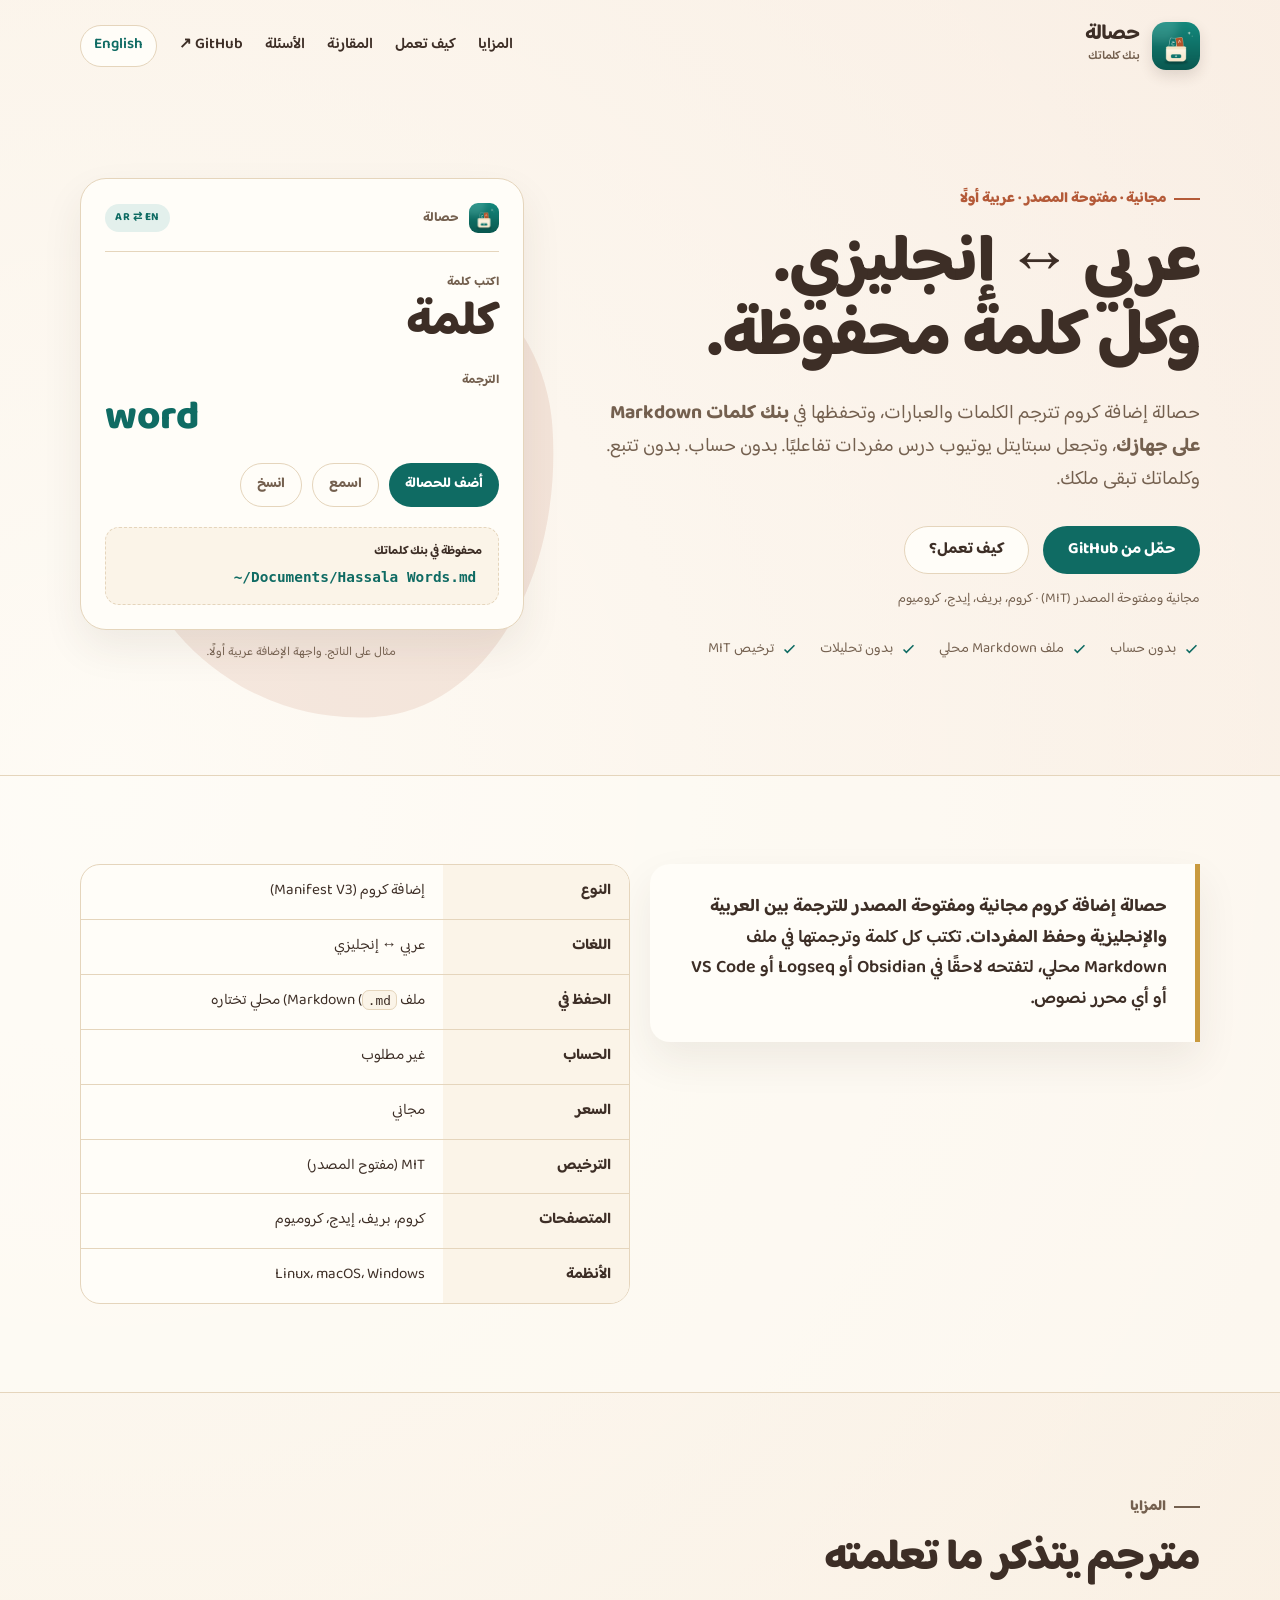
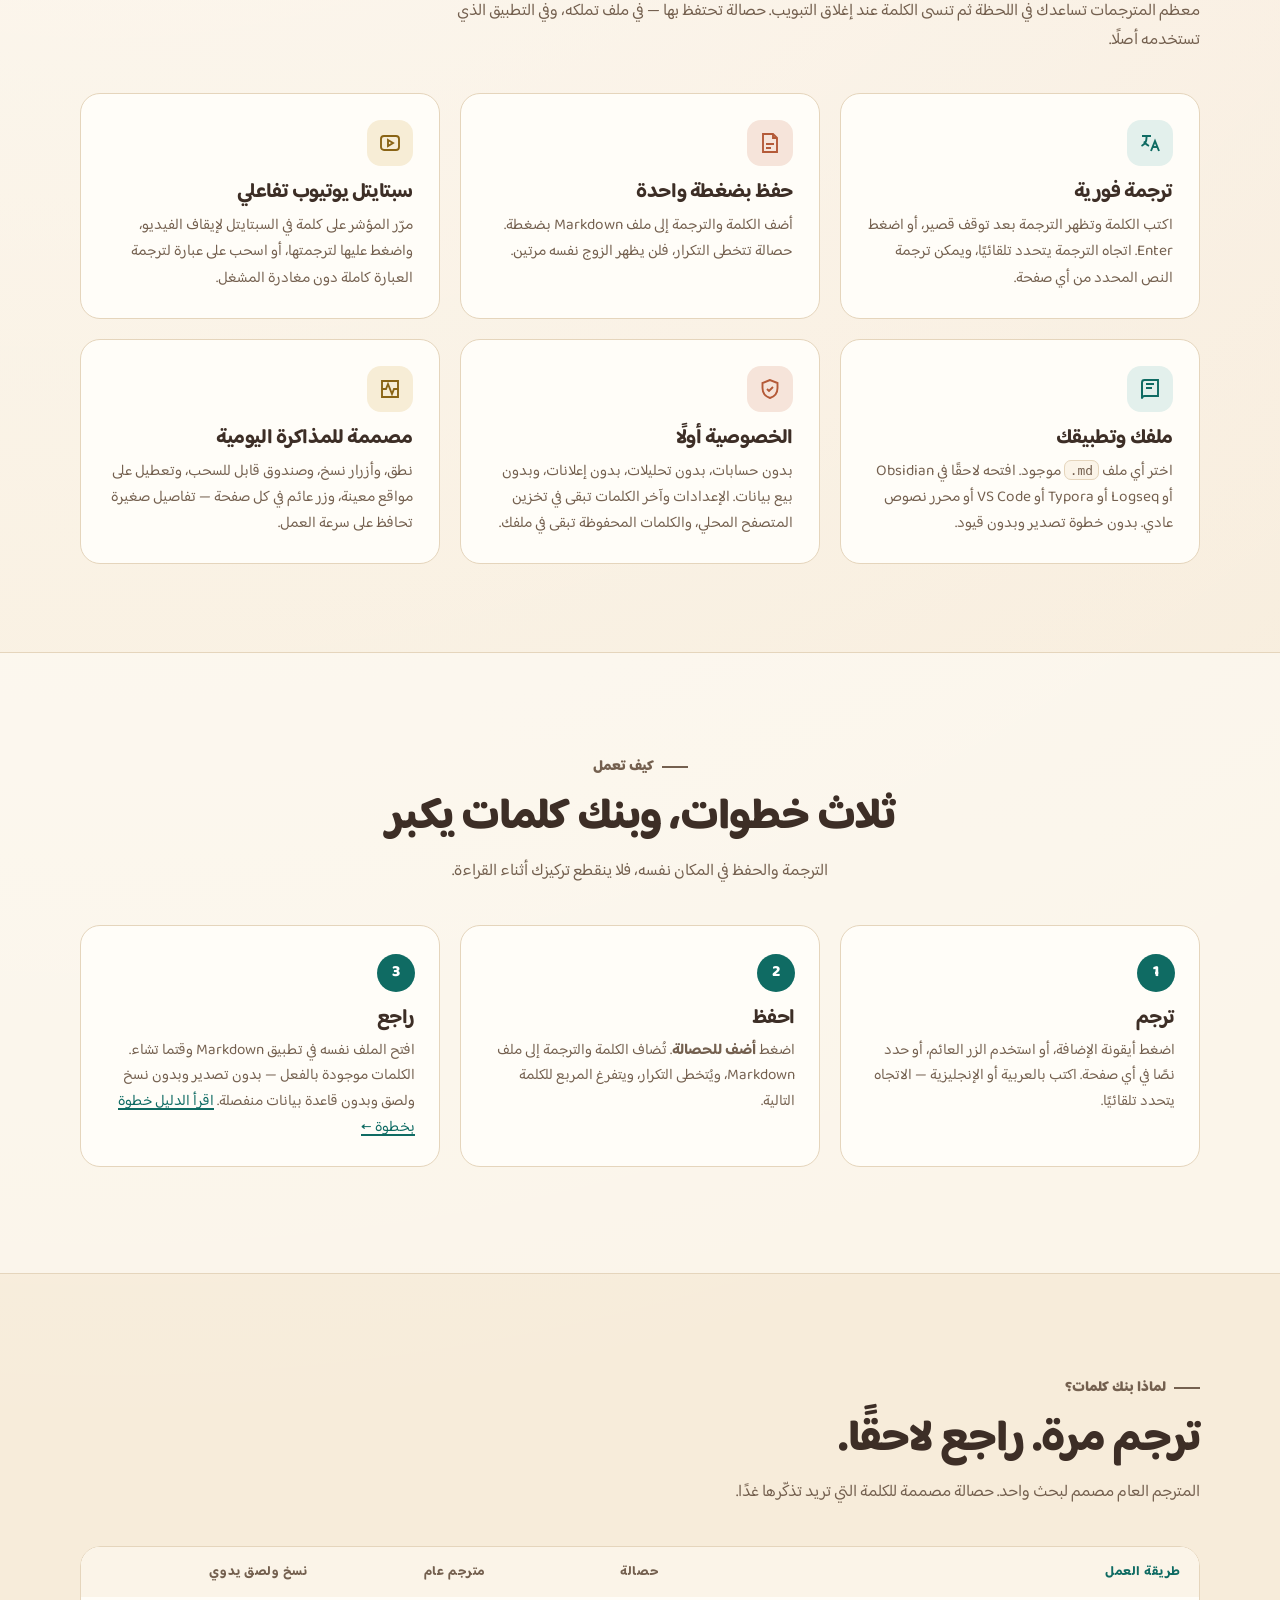
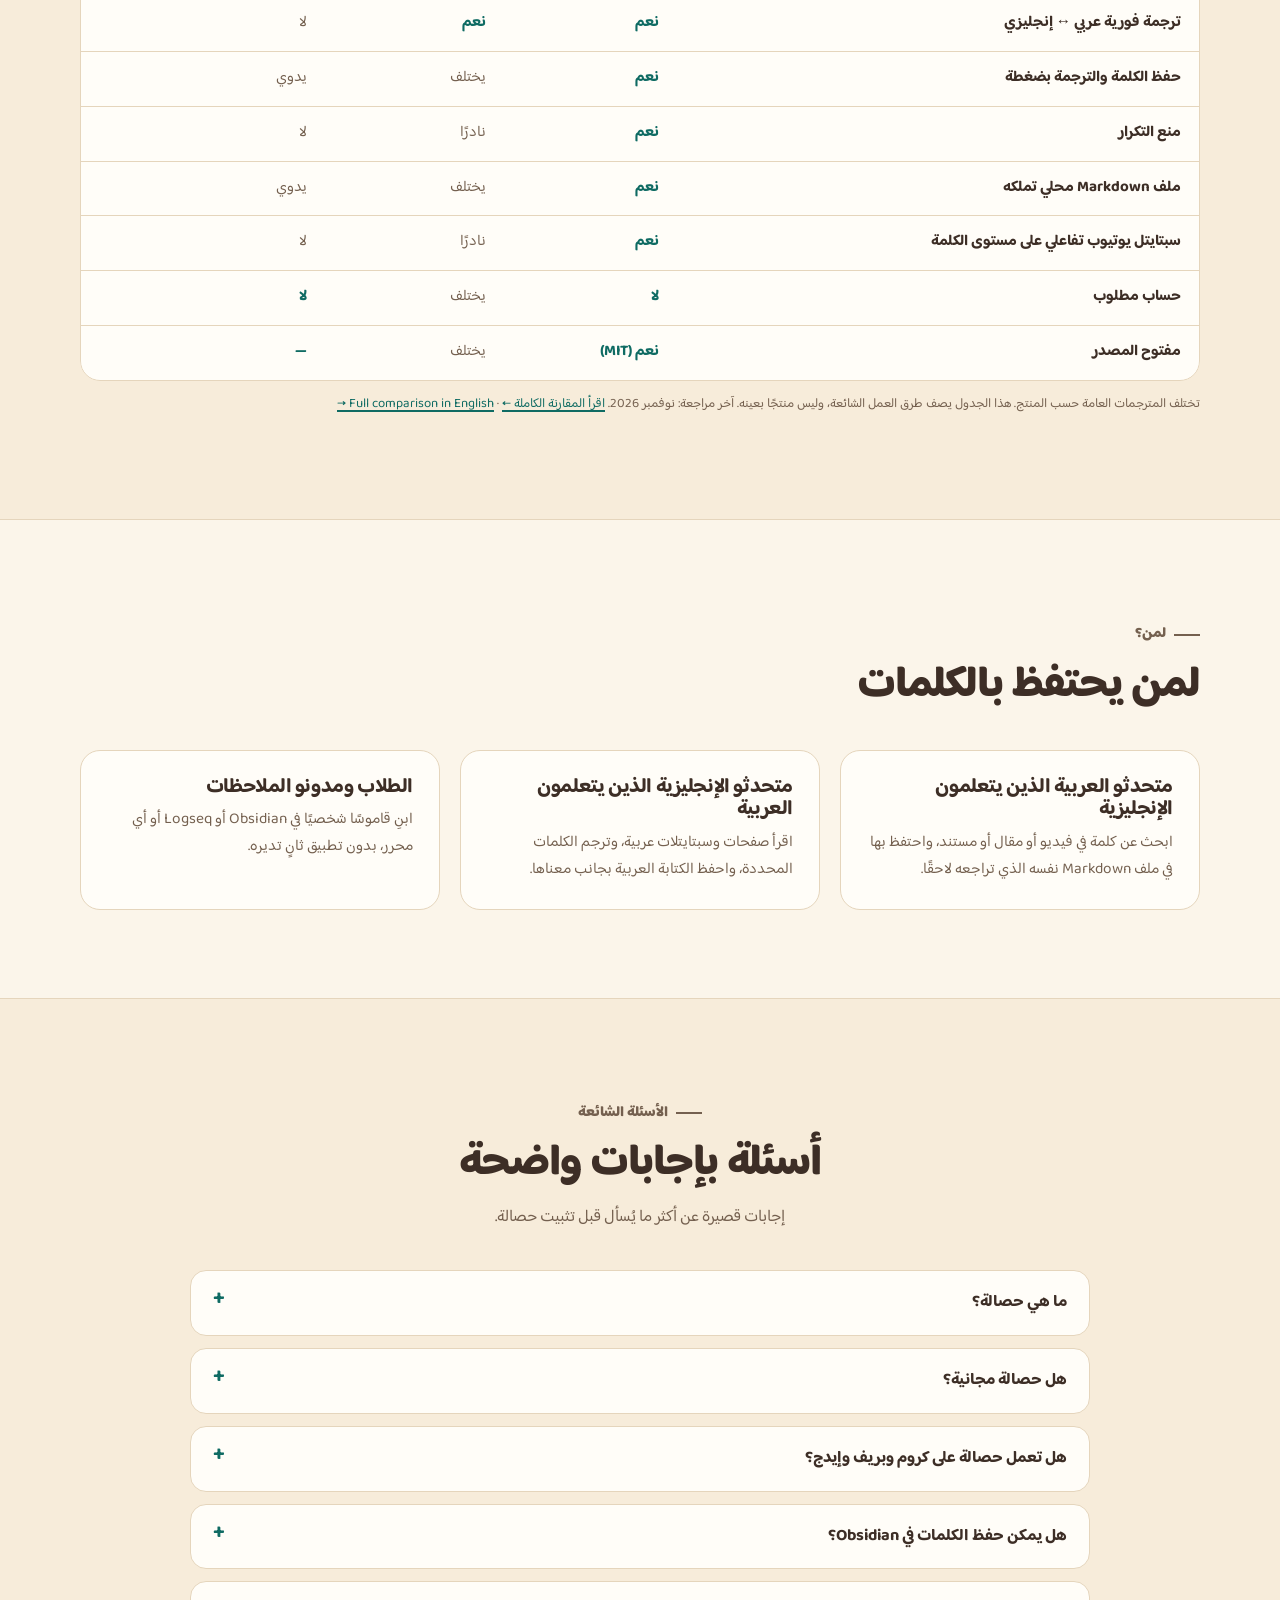
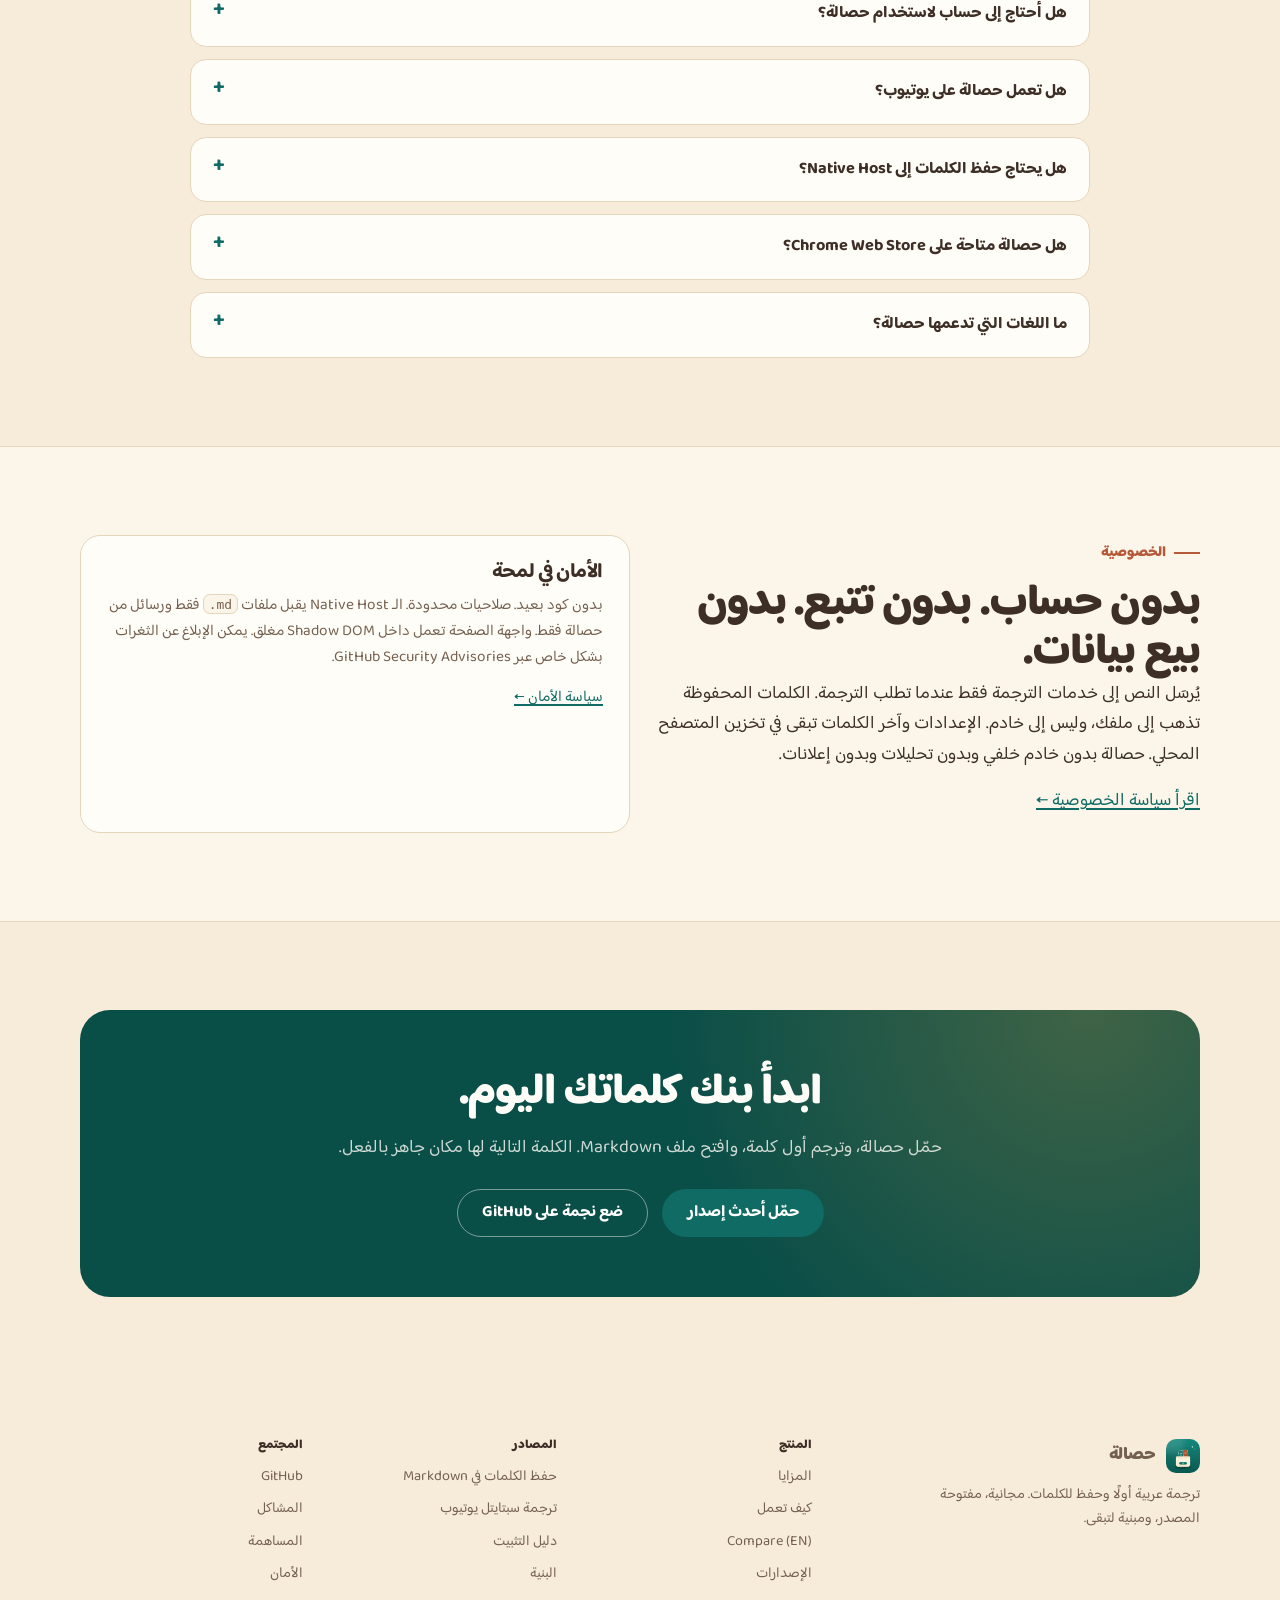
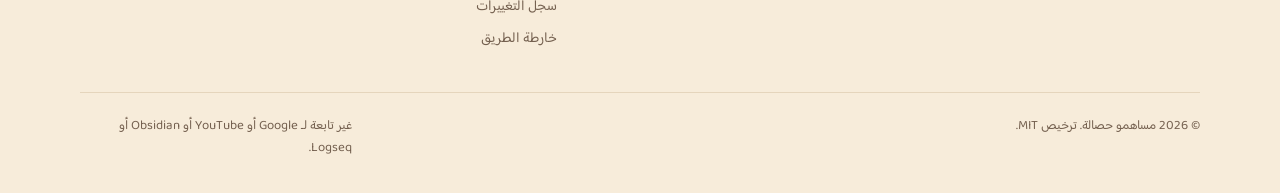
==== commit dd3e3fa3: "Add bilingual YouTube subtitle guides" ====
--- a/site/ar/index.html
+++ b/site/ar/index.html
@@ -667,6 +667,7 @@
           <h2>المصادر</h2>
           <ul>
             <li><a href="guides/save-words-to-markdown/">حفظ الكلمات في Markdown</a></li>
+            <li><a href="guides/translate-youtube-subtitles/">ترجمة سبتايتل يوتيوب</a></li>
             <li><a href="https://github.com/nagdista-dev/hassala/blob/main/docs/INSTALL.md" rel="noopener">دليل التثبيت</a></li>
             <li><a href="https://github.com/nagdista-dev/hassala/blob/main/docs/ARCHITECTURE.md" rel="noopener">البنية</a></li>
             <li><a href="https://github.com/nagdista-dev/hassala/blob/main/CHANGELOG.md" rel="noopener">سجل التغييرات</a></li>
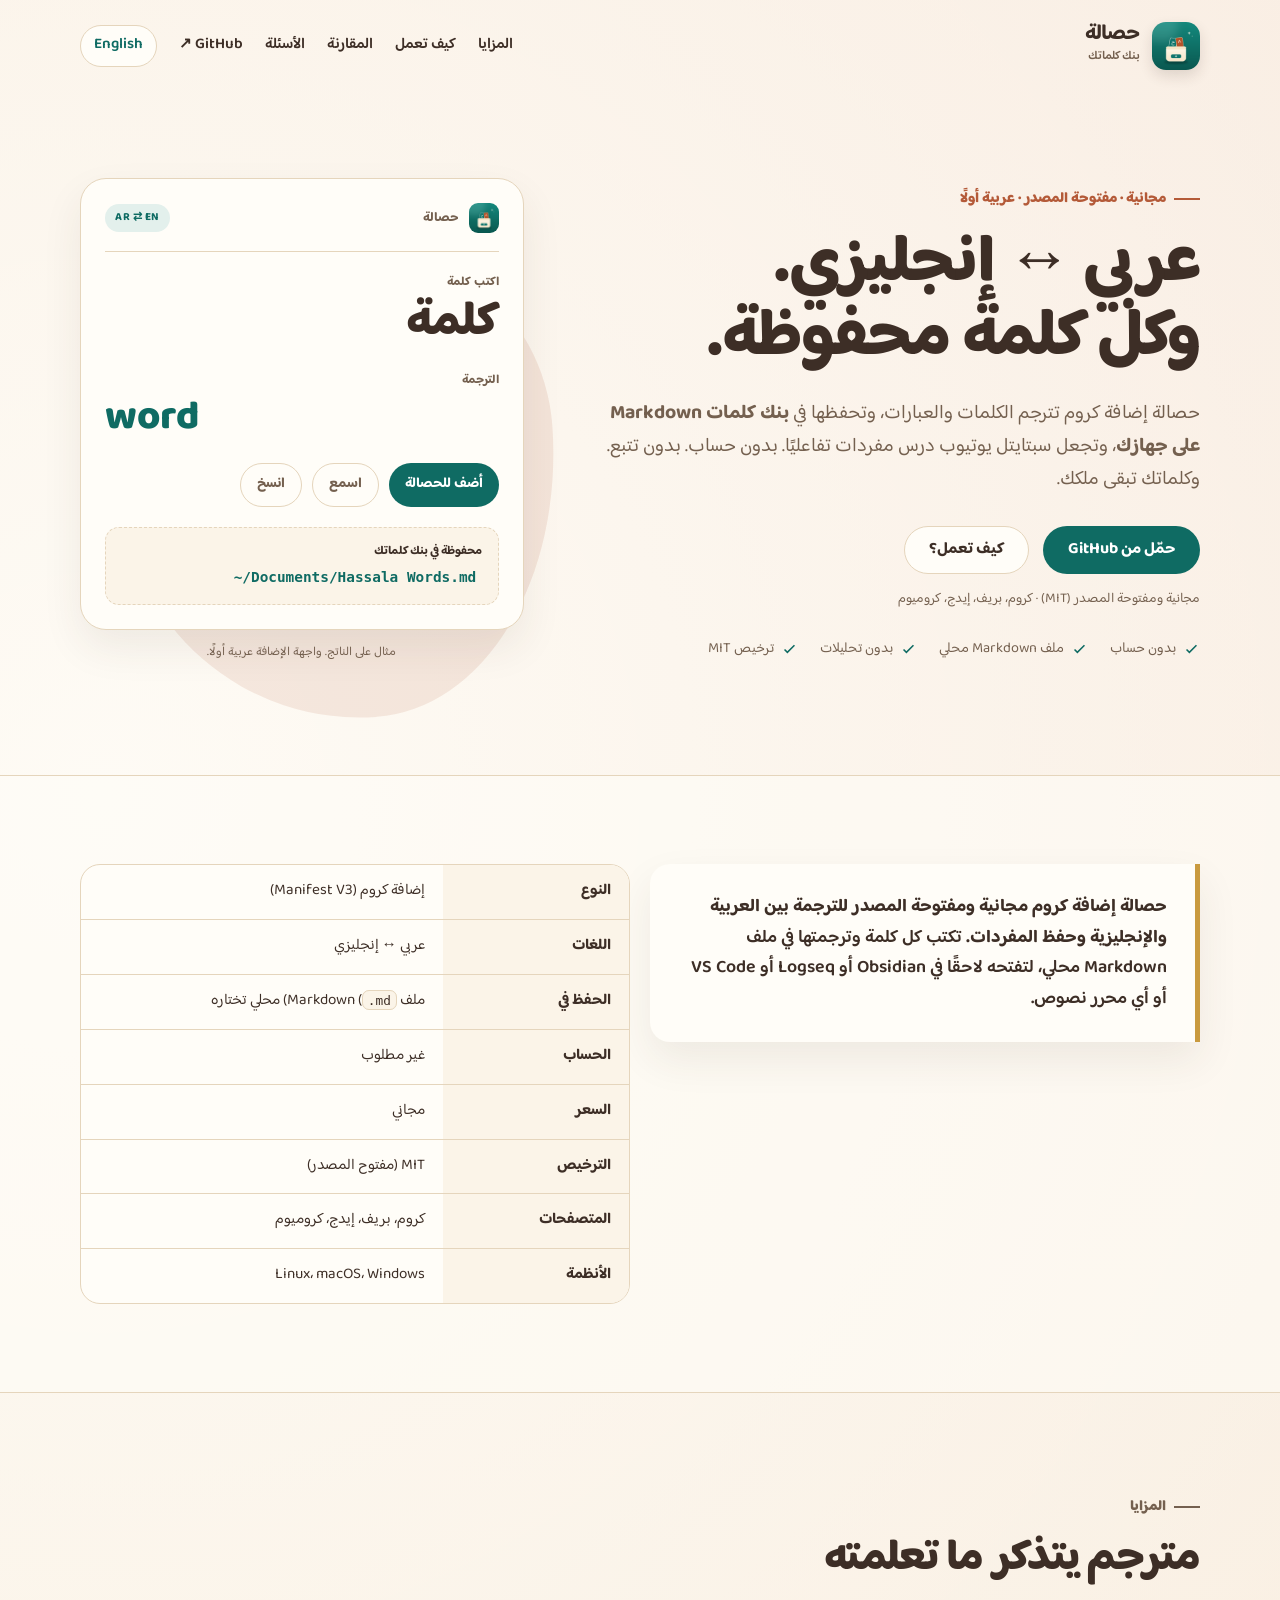
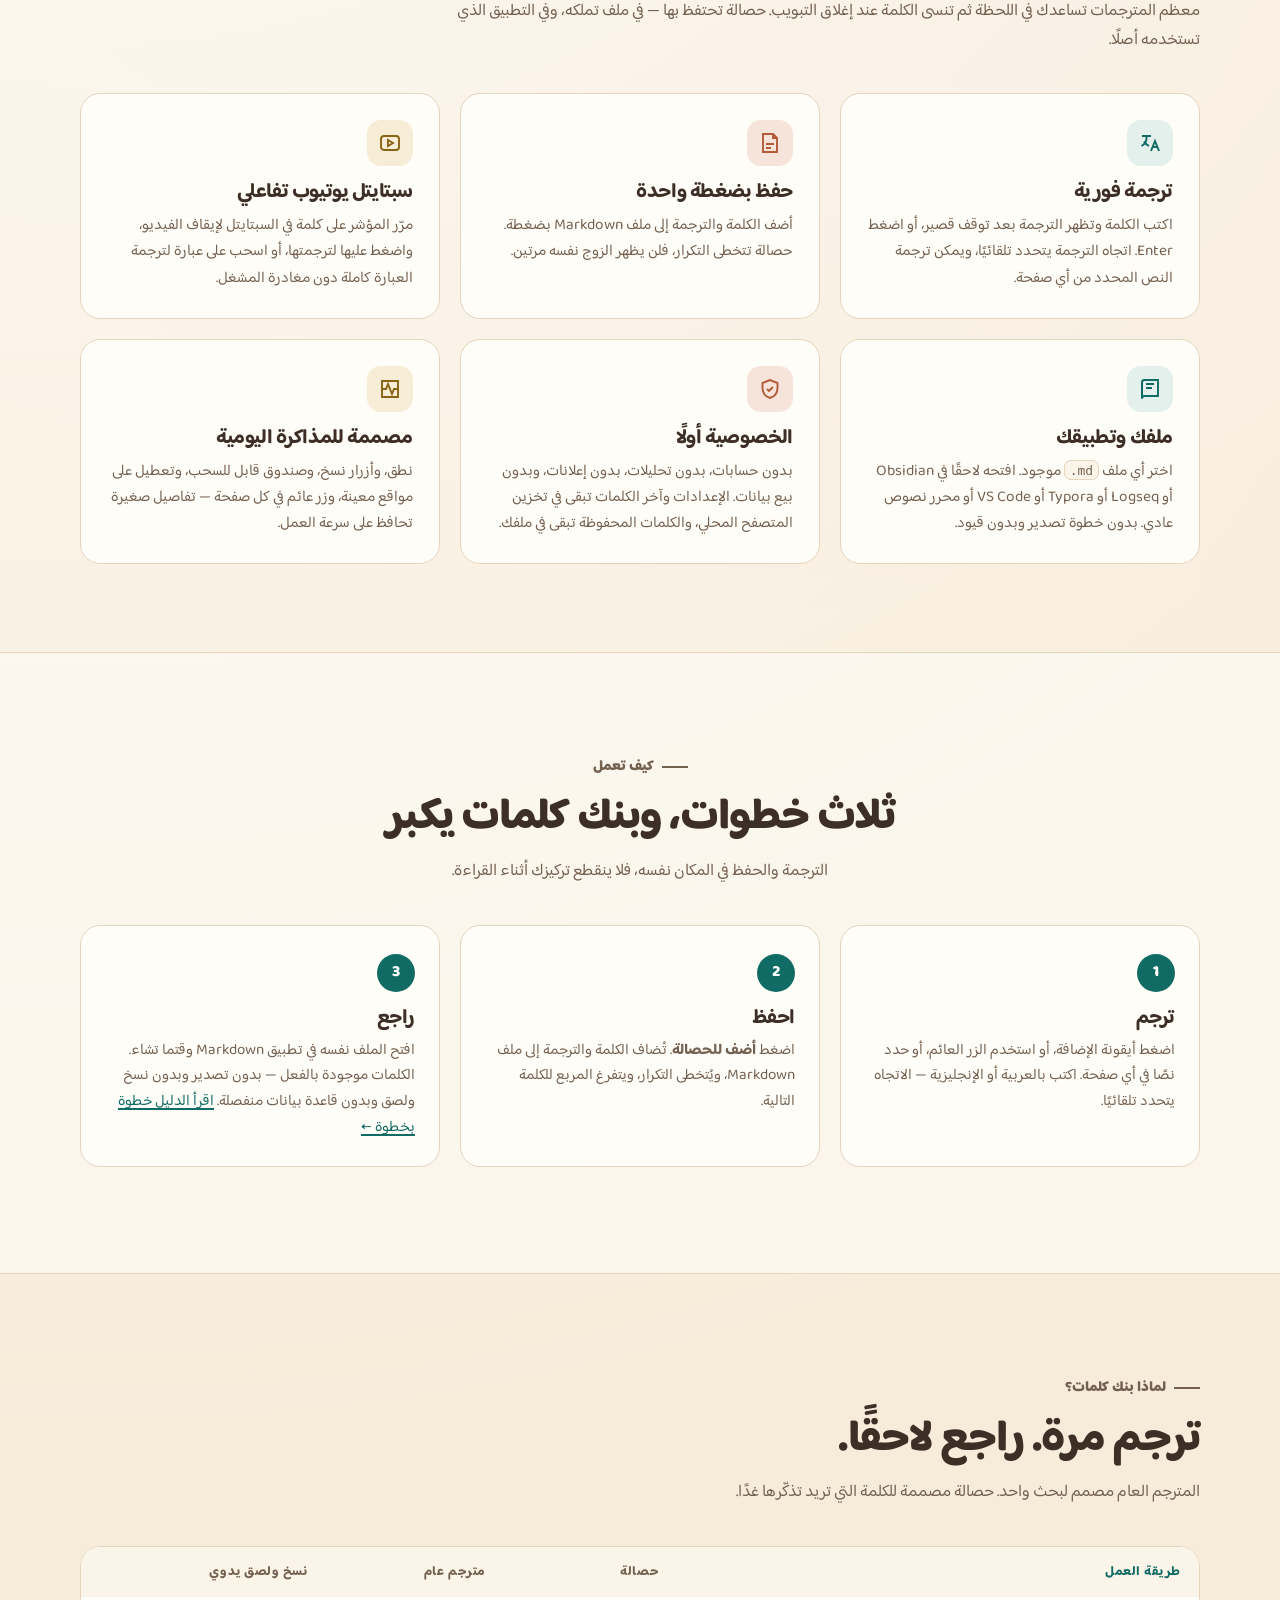
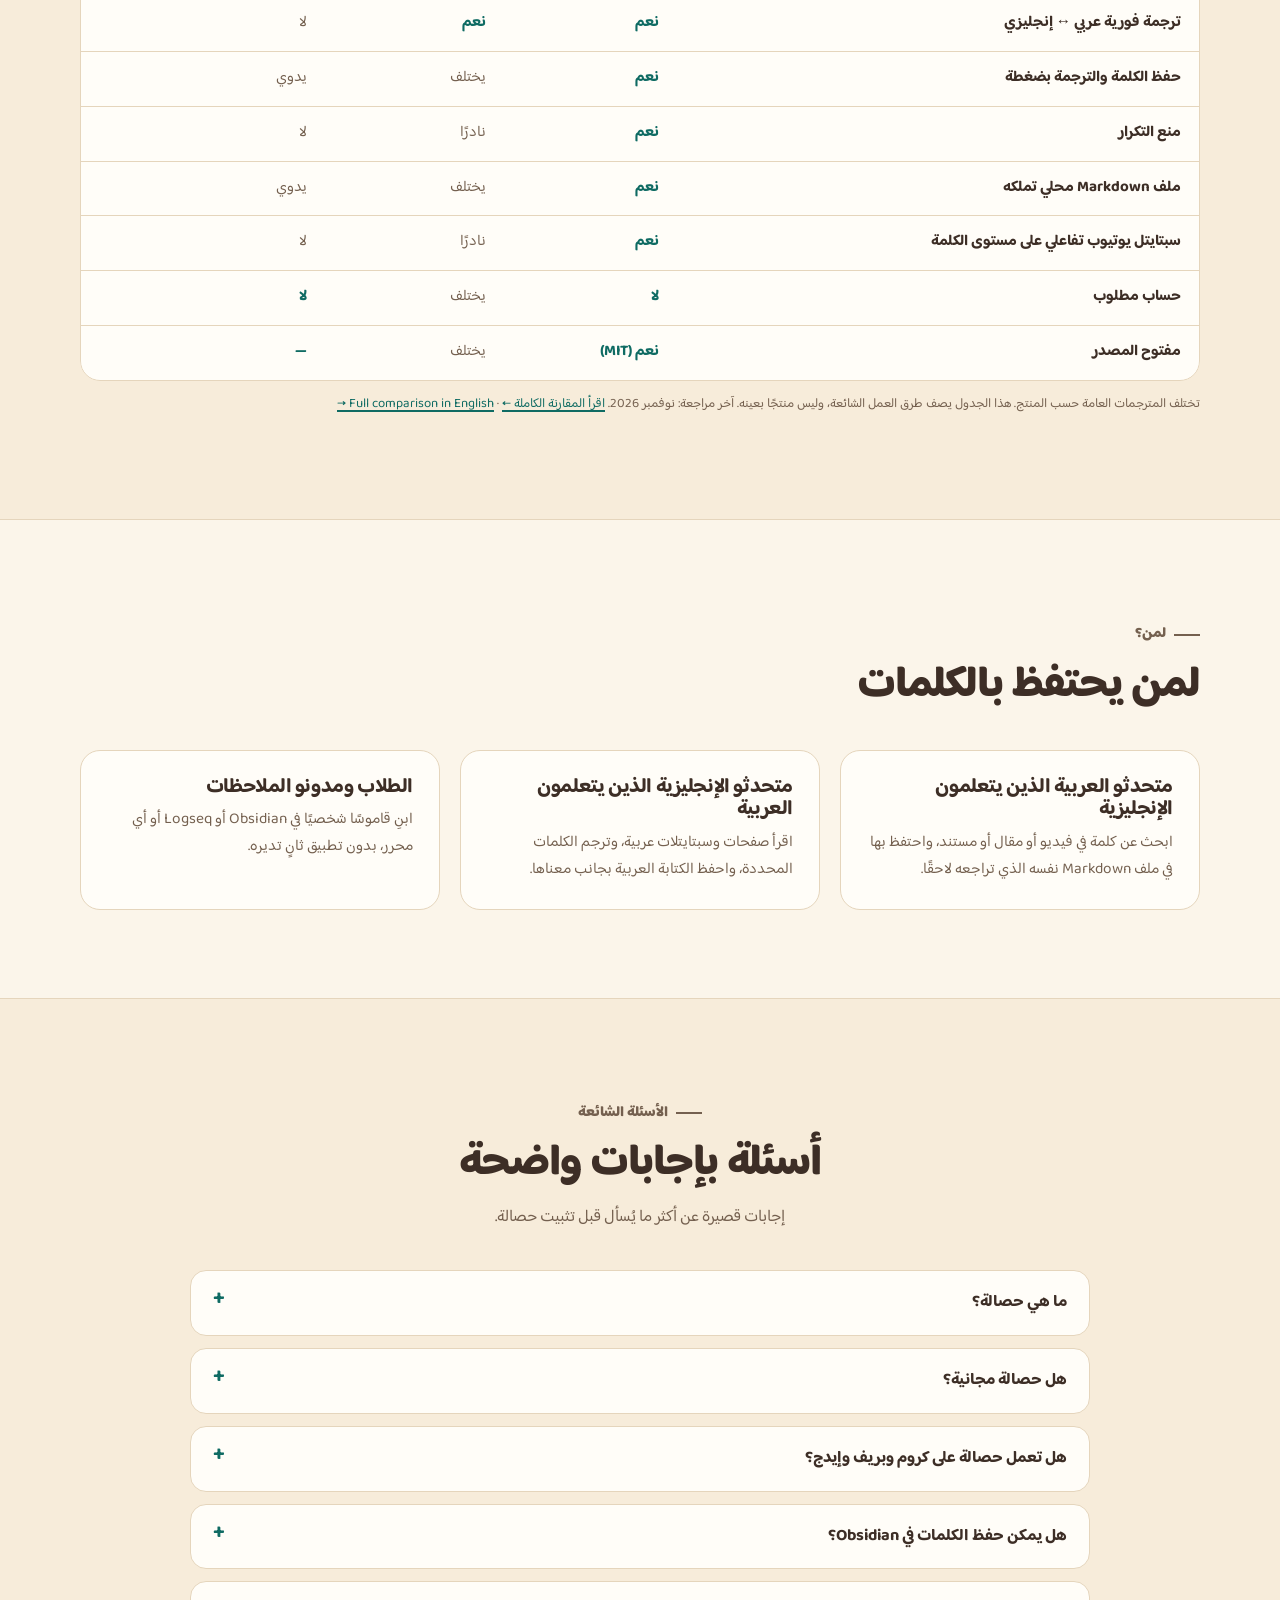
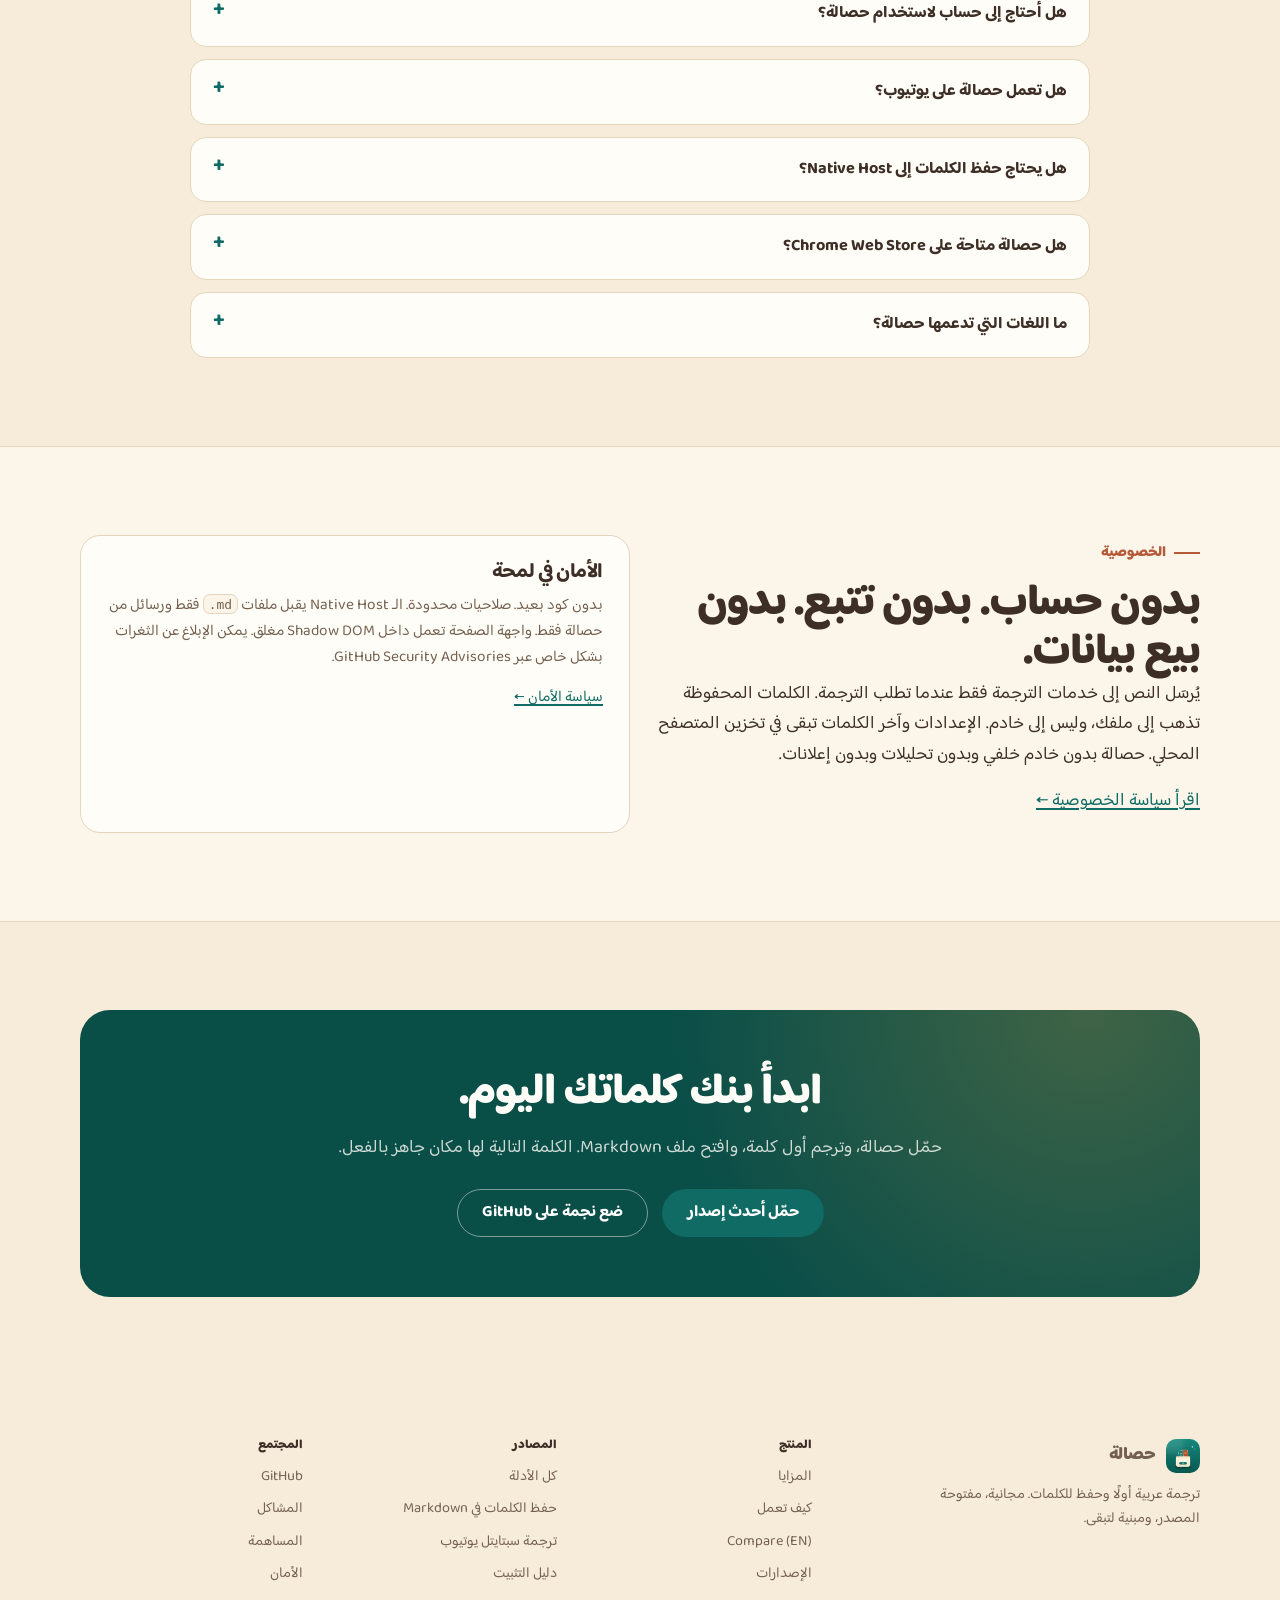
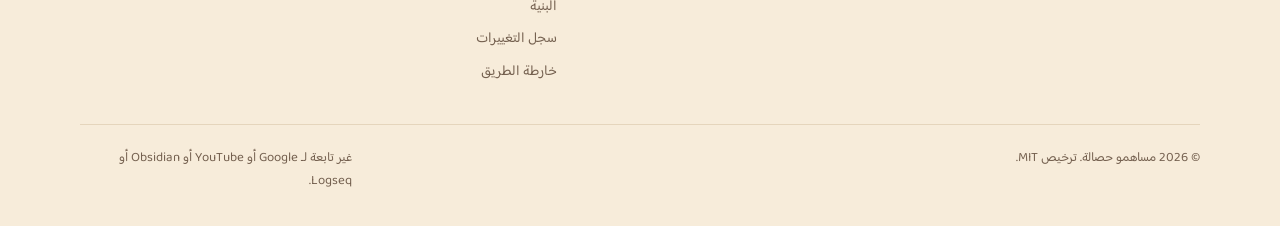
==== commit 3e0fa0c4: "Link the guides hub from both homepages" ====
--- a/site/ar/index.html
+++ b/site/ar/index.html
@@ -666,6 +666,7 @@
         <div>
           <h2>المصادر</h2>
           <ul>
+            <li><a href="guides/">كل الأدلة</a></li>
             <li><a href="guides/save-words-to-markdown/">حفظ الكلمات في Markdown</a></li>
             <li><a href="guides/translate-youtube-subtitles/">ترجمة سبتايتل يوتيوب</a></li>
             <li><a href="https://github.com/nagdista-dev/hassala/blob/main/docs/INSTALL.md" rel="noopener">دليل التثبيت</a></li>
--- a/site/assets/style.css
+++ b/site/assets/style.css
@@ -799,6 +799,19 @@
   font-size: inherit;
 }
 
+.article kbd {
+  display: inline-block;
+  padding: 1px 7px;
+  border: 1.5px solid var(--line);
+  border-bottom-width: 2.5px;
+  border-radius: 6px;
+  background: var(--surface);
+  color: var(--ink);
+  font-family: inherit;
+  font-size: 0.82em;
+  line-height: 1.5;
+}
+
 .article .note {
   margin: 24px 0;
   padding: 18px 22px;
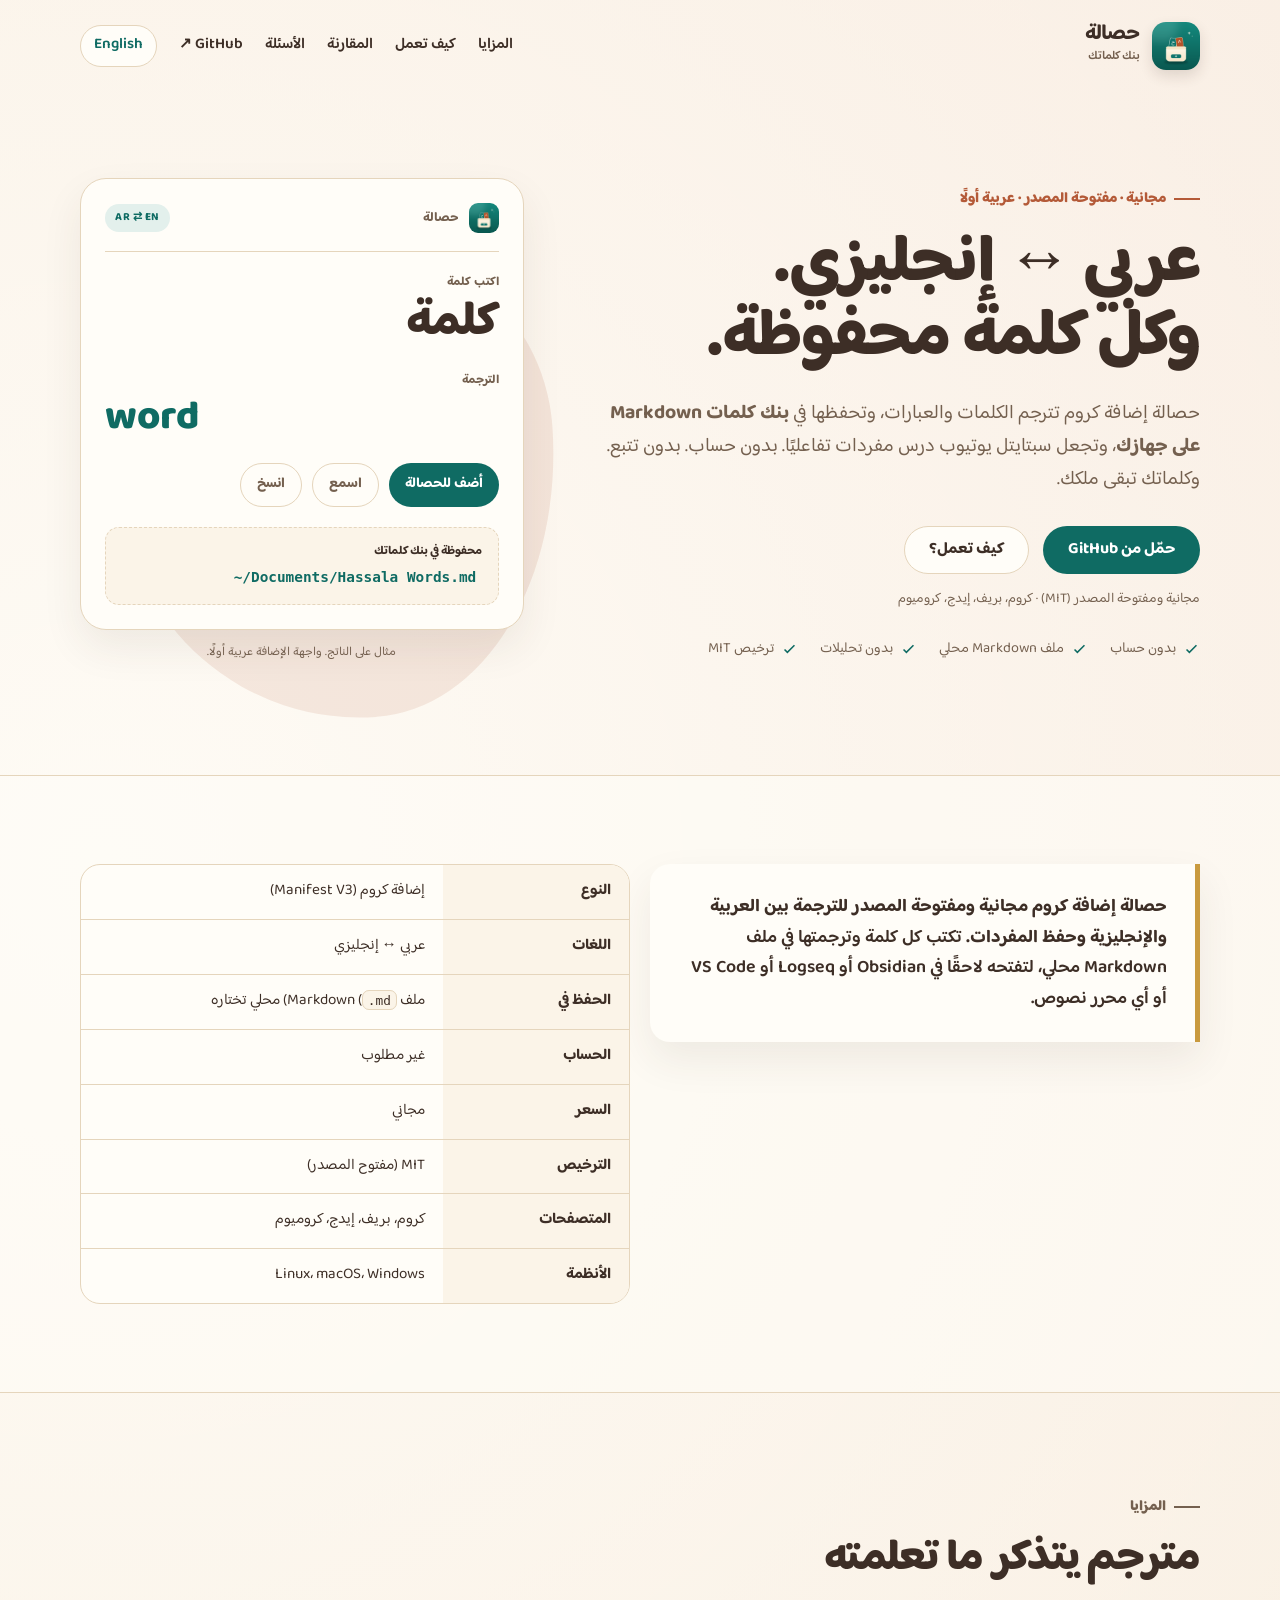
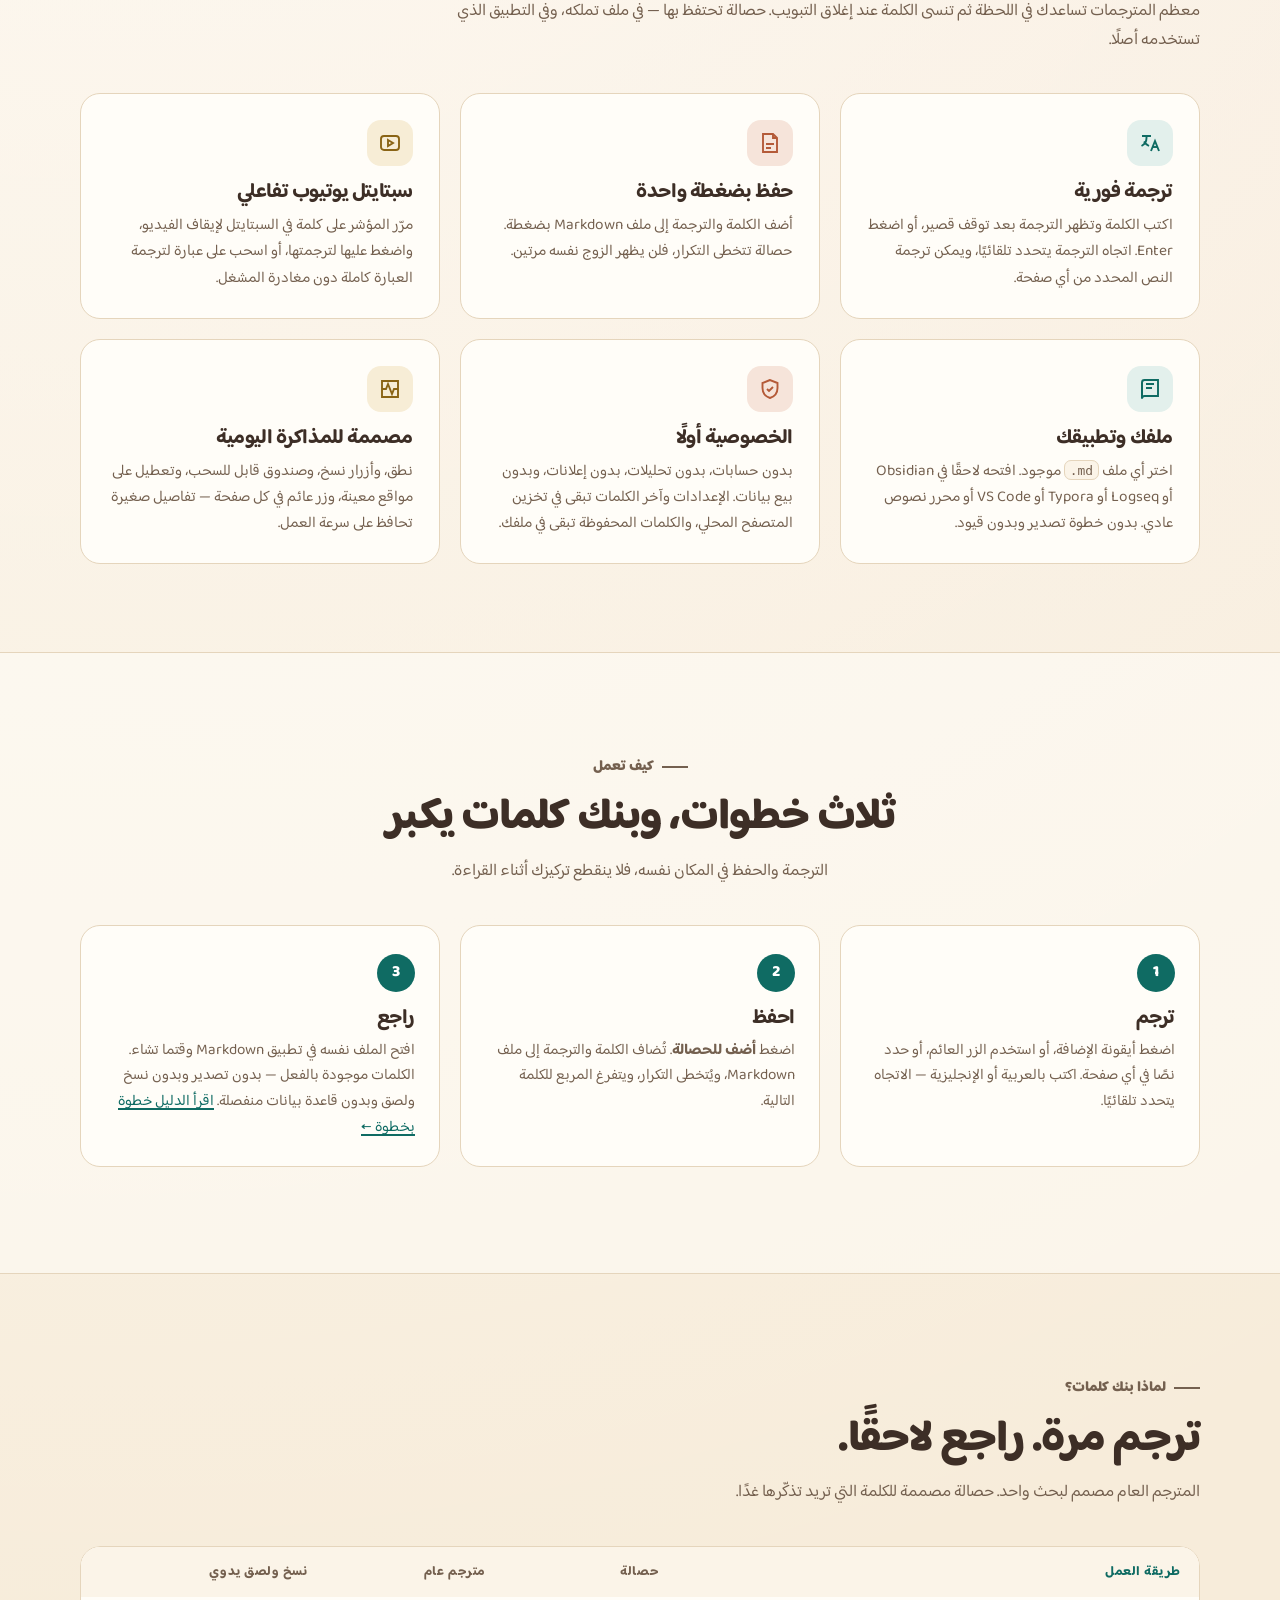
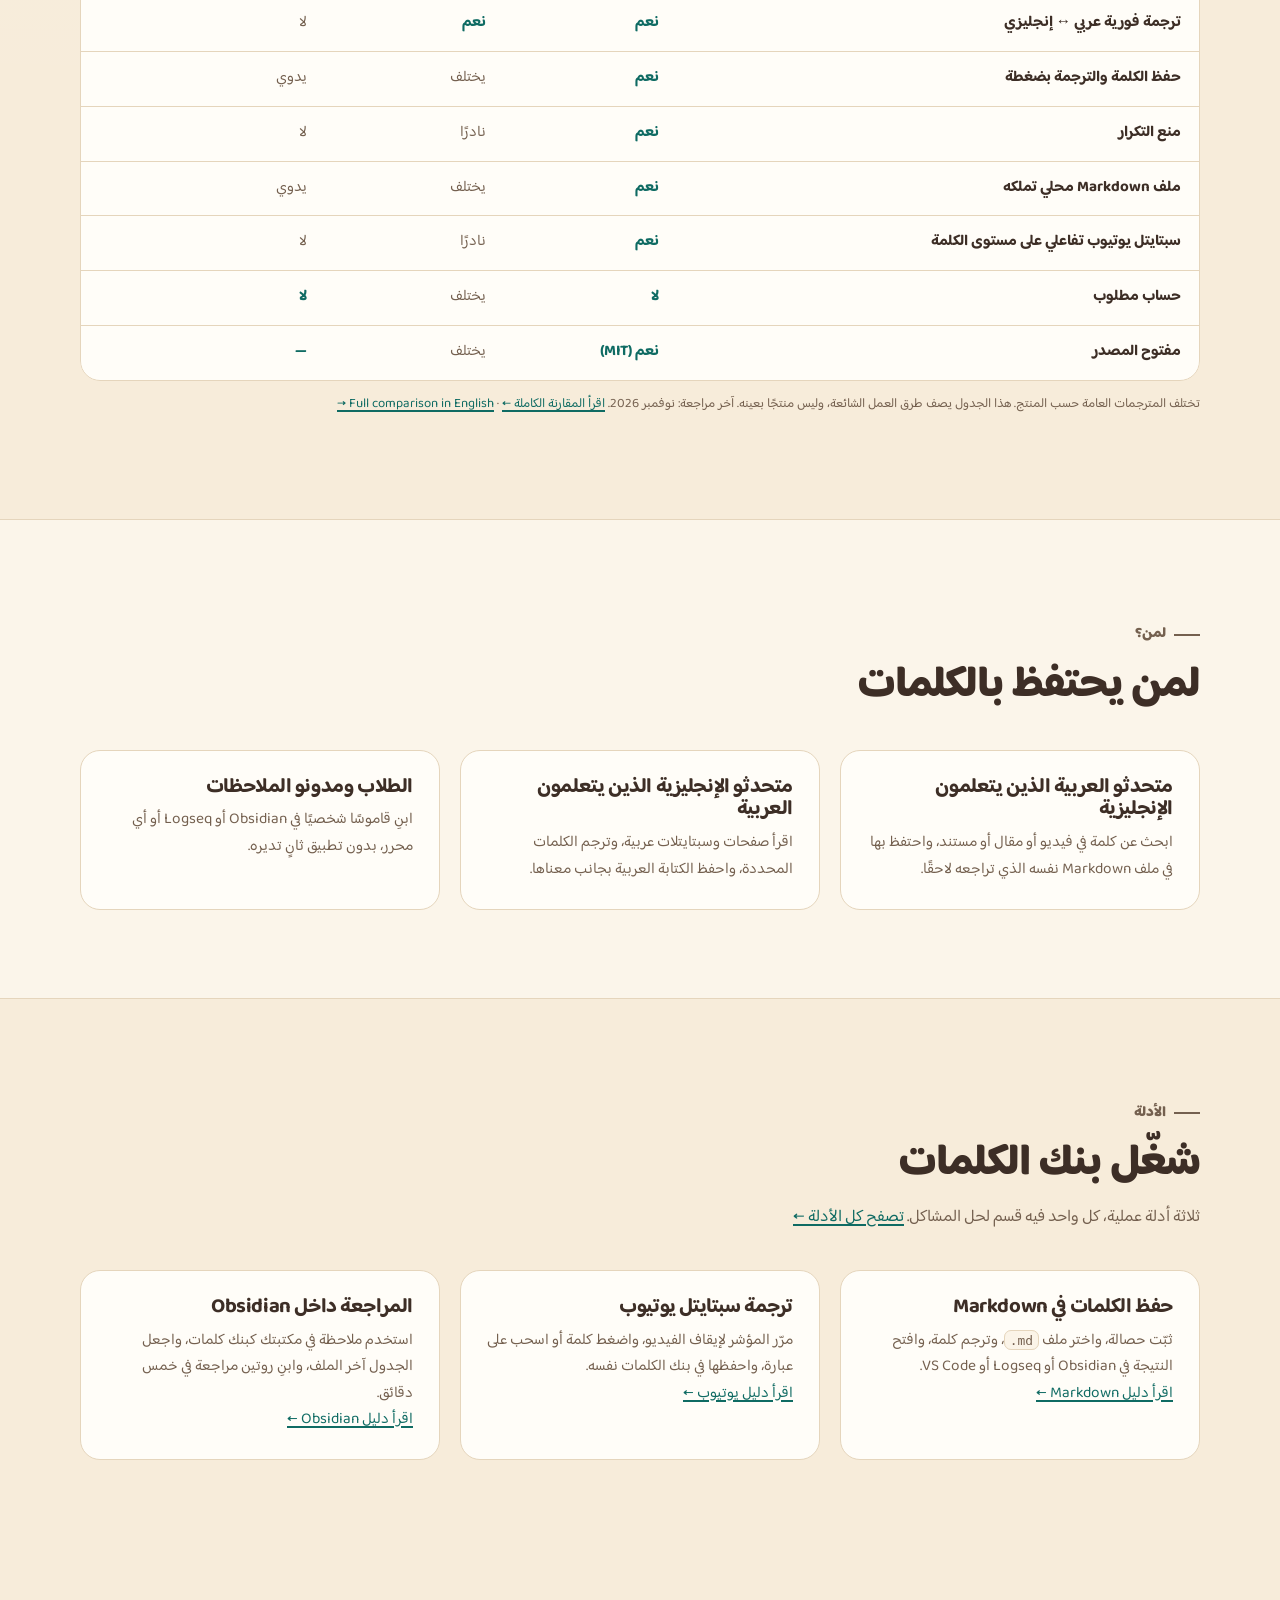
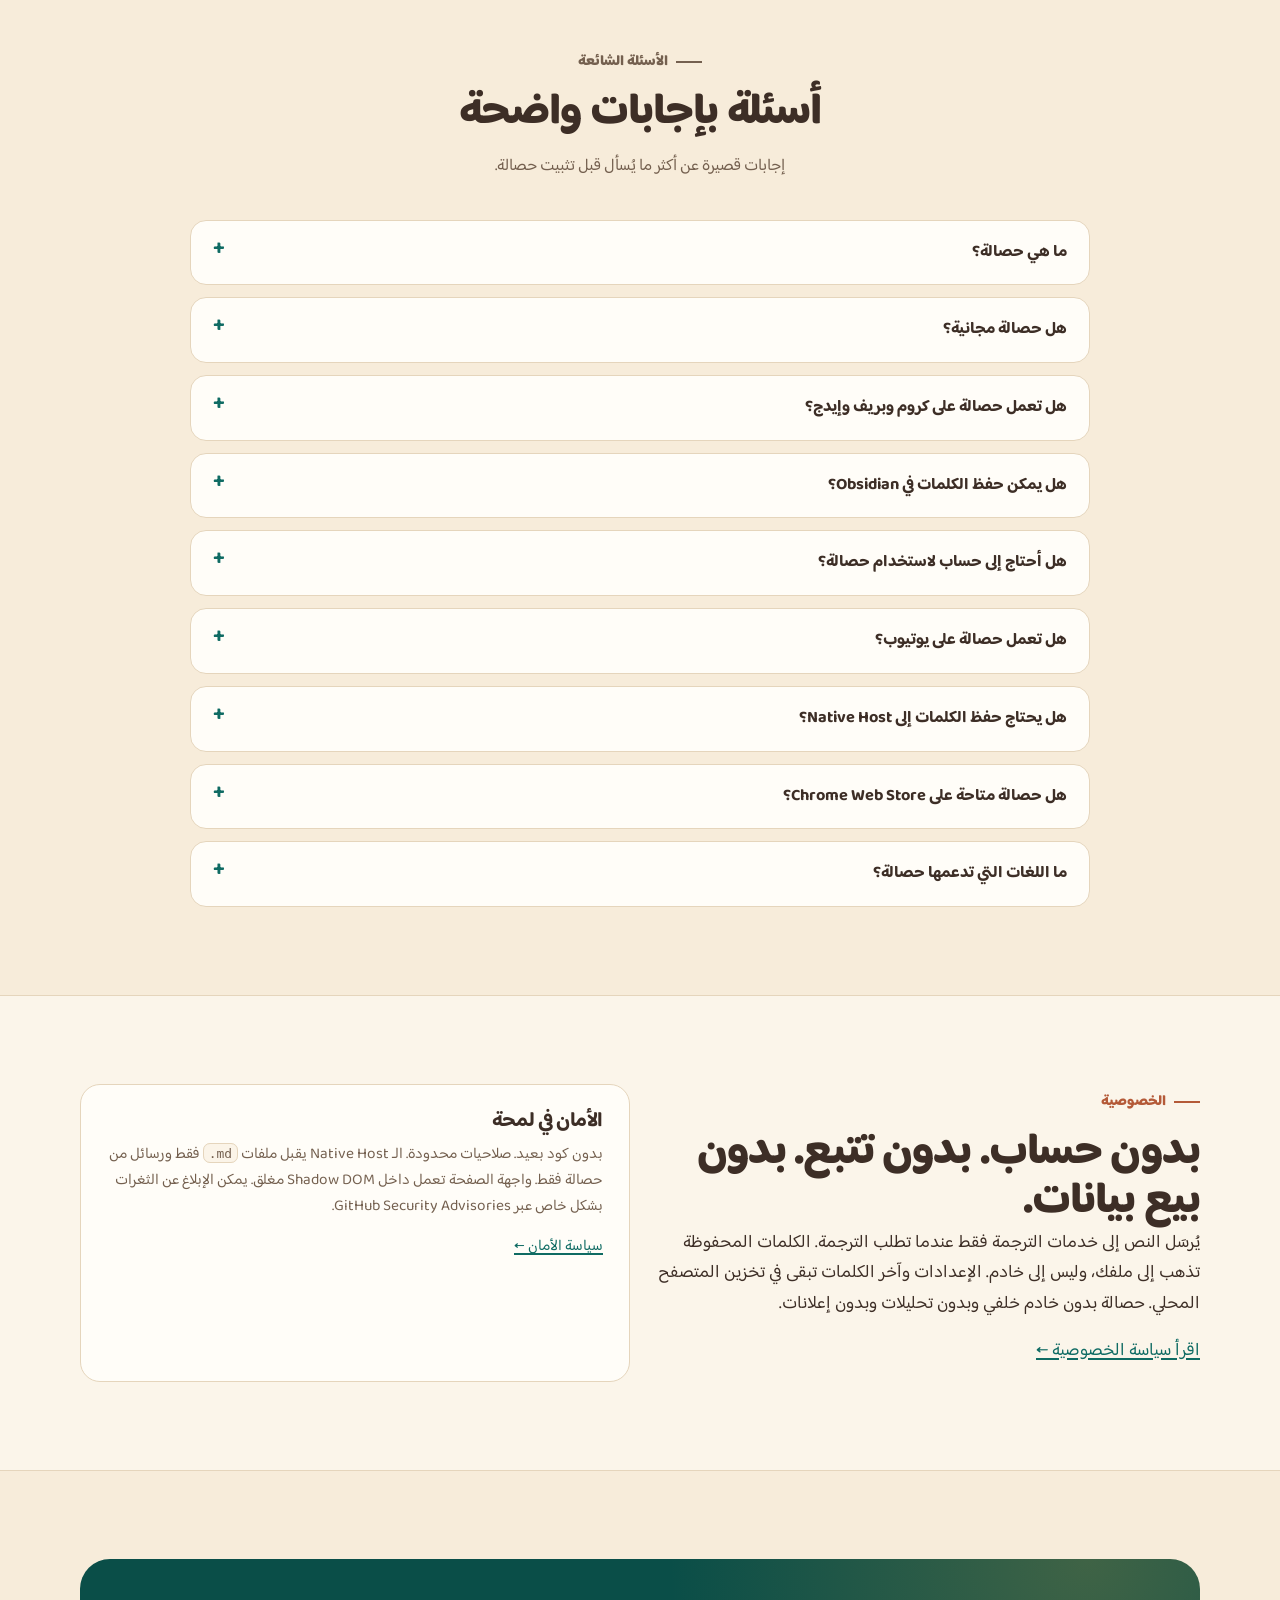
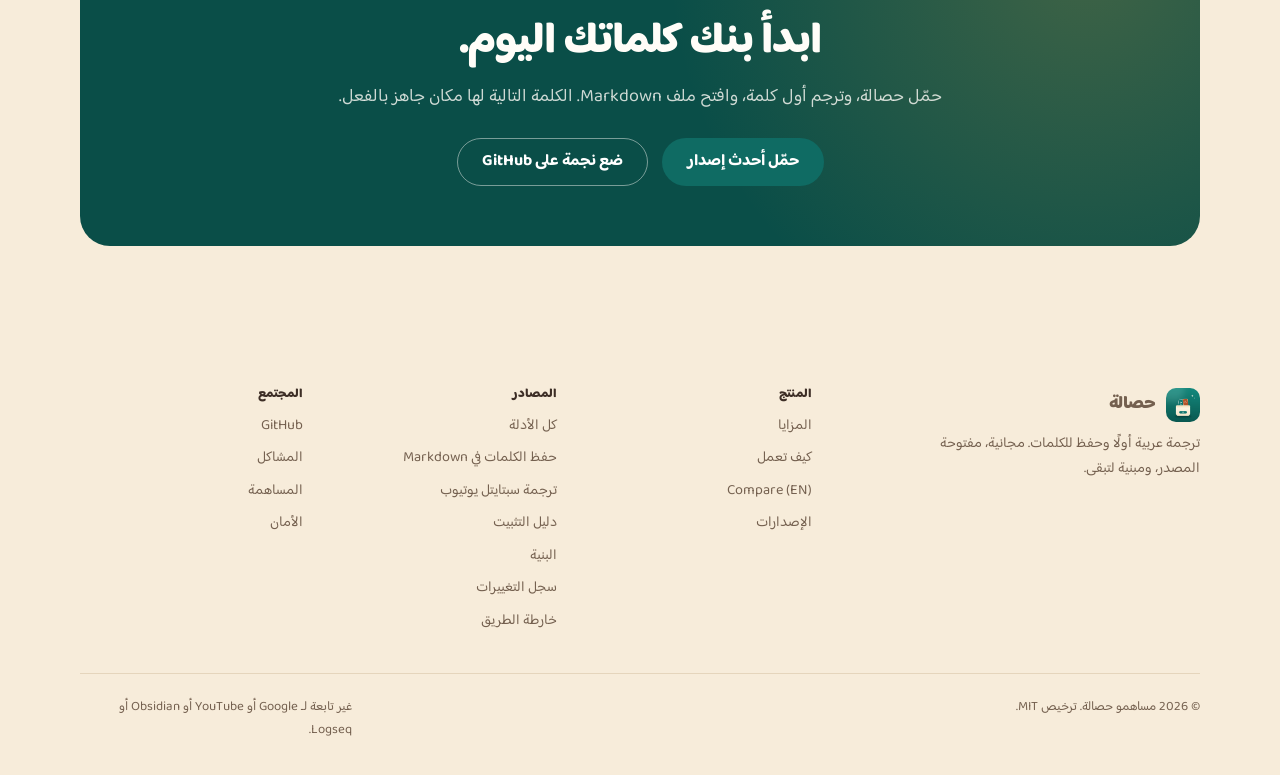
==== commit b42fcb8a: "Add a compact guides section to both homepages" ====
--- a/site/ar/index.html
+++ b/site/ar/index.html
@@ -499,6 +499,45 @@
       </div>
     </section>
 
+    <section class="section" aria-labelledby="guides-title">
+      <div class="wrap">
+        <div class="section-head">
+          <p class="eyebrow">الأدلة</p>
+          <h2 id="guides-title">شغّل بنك الكلمات</h2>
+          <p>
+            ثلاثة أدلة عملية، كل واحد فيه قسم لحل المشاكل.
+            <a href="guides/">تصفح كل الأدلة ←</a>
+          </p>
+        </div>
+        <div class="grid grid-3">
+          <article class="card">
+            <h3>حفظ الكلمات في Markdown</h3>
+            <p>
+              ثبّت حصالة، واختر ملف <code>.md</code>، وترجم كلمة، وافتح النتيجة
+              في Obsidian أو Logseq أو VS Code.
+            </p>
+            <p><a href="guides/save-words-to-markdown/">اقرأ دليل Markdown ←</a></p>
+          </article>
+          <article class="card">
+            <h3>ترجمة سبتايتل يوتيوب</h3>
+            <p>
+              مرّر المؤشر لإيقاف الفيديو، واضغط كلمة أو اسحب على عبارة، واحفظها
+              في بنك الكلمات نفسه.
+            </p>
+            <p><a href="guides/translate-youtube-subtitles/">اقرأ دليل يوتيوب ←</a></p>
+          </article>
+          <article class="card">
+            <h3>المراجعة داخل Obsidian</h3>
+            <p>
+              استخدم ملاحظة في مكتبتك كبنك كلمات، واجعل الجدول آخر الملف، وابنِ
+              روتين مراجعة في خمس دقائق.
+            </p>
+            <p><a href="guides/obsidian-vocabulary-workflow/">اقرأ دليل Obsidian ←</a></p>
+          </article>
+        </div>
+      </div>
+    </section>
+
     <section class="section" id="faq" aria-labelledby="faq-title">
       <div class="wrap">
         <div class="section-head center">
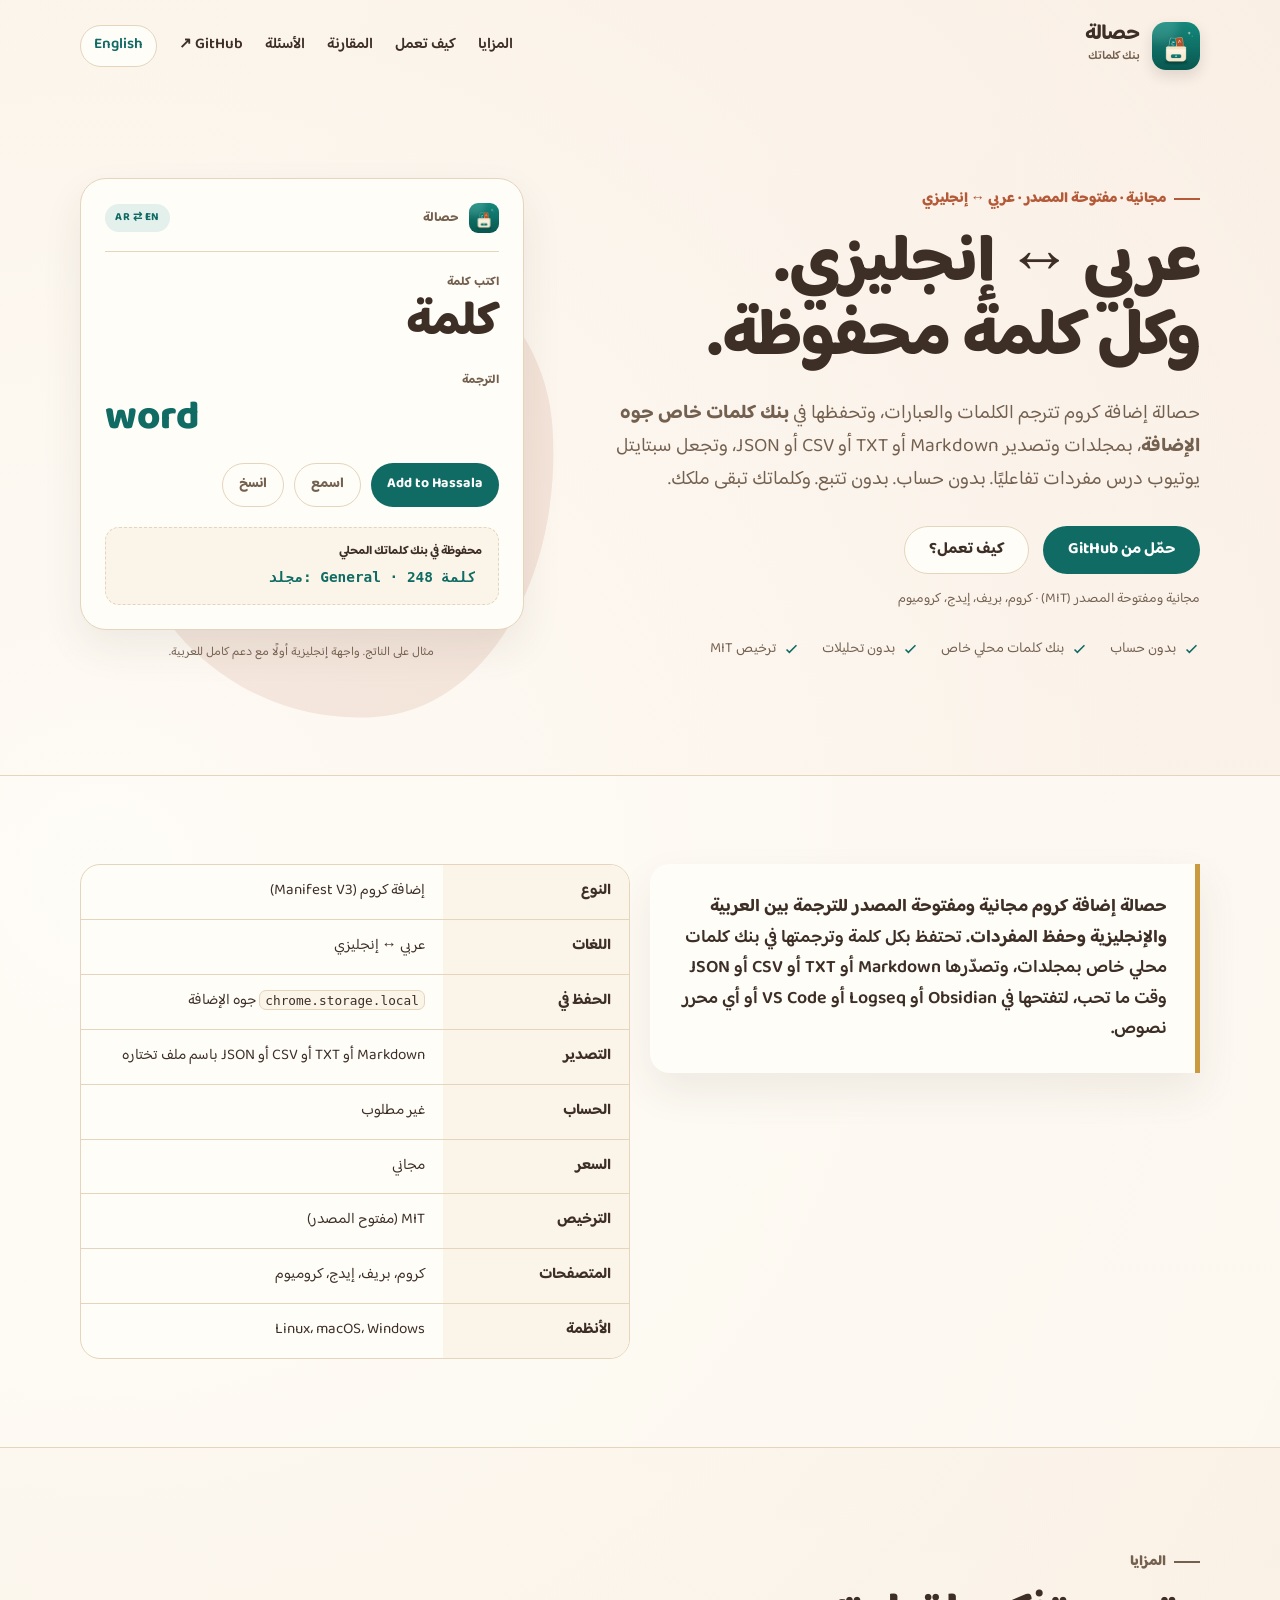
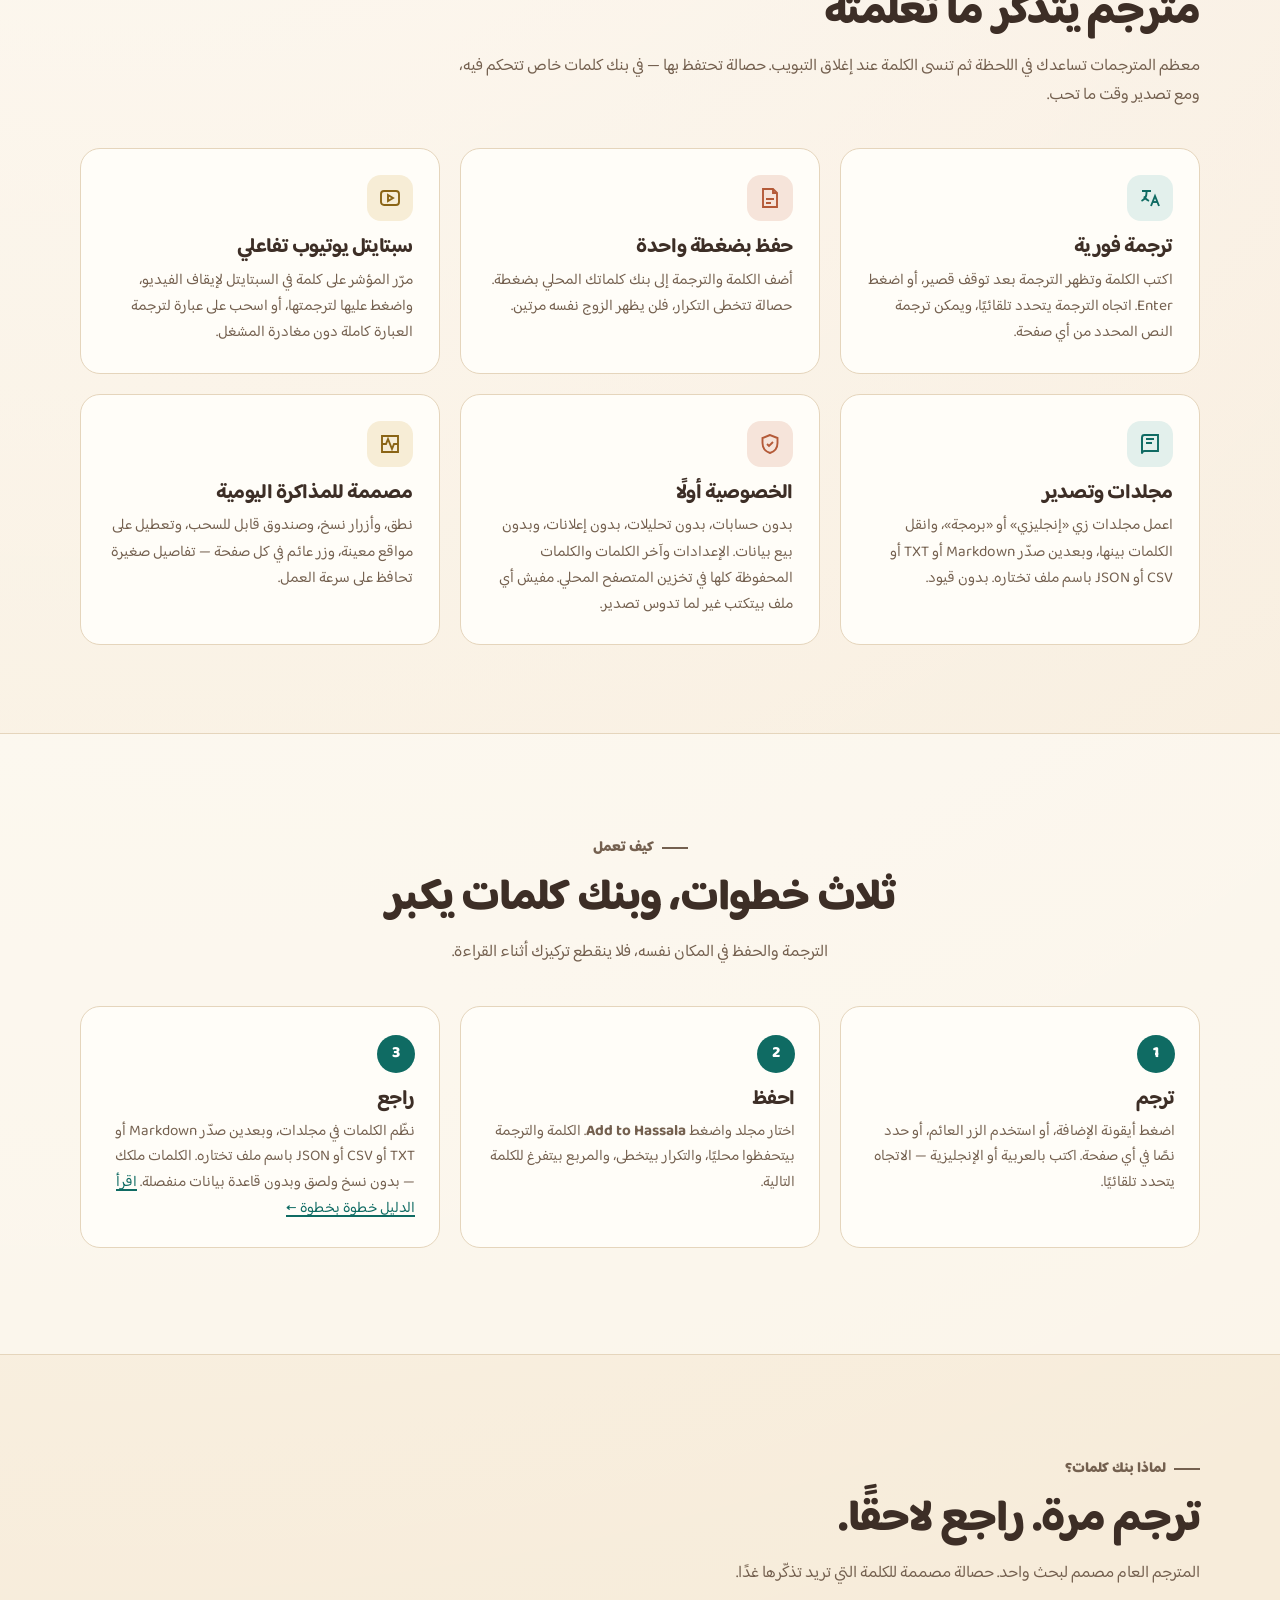
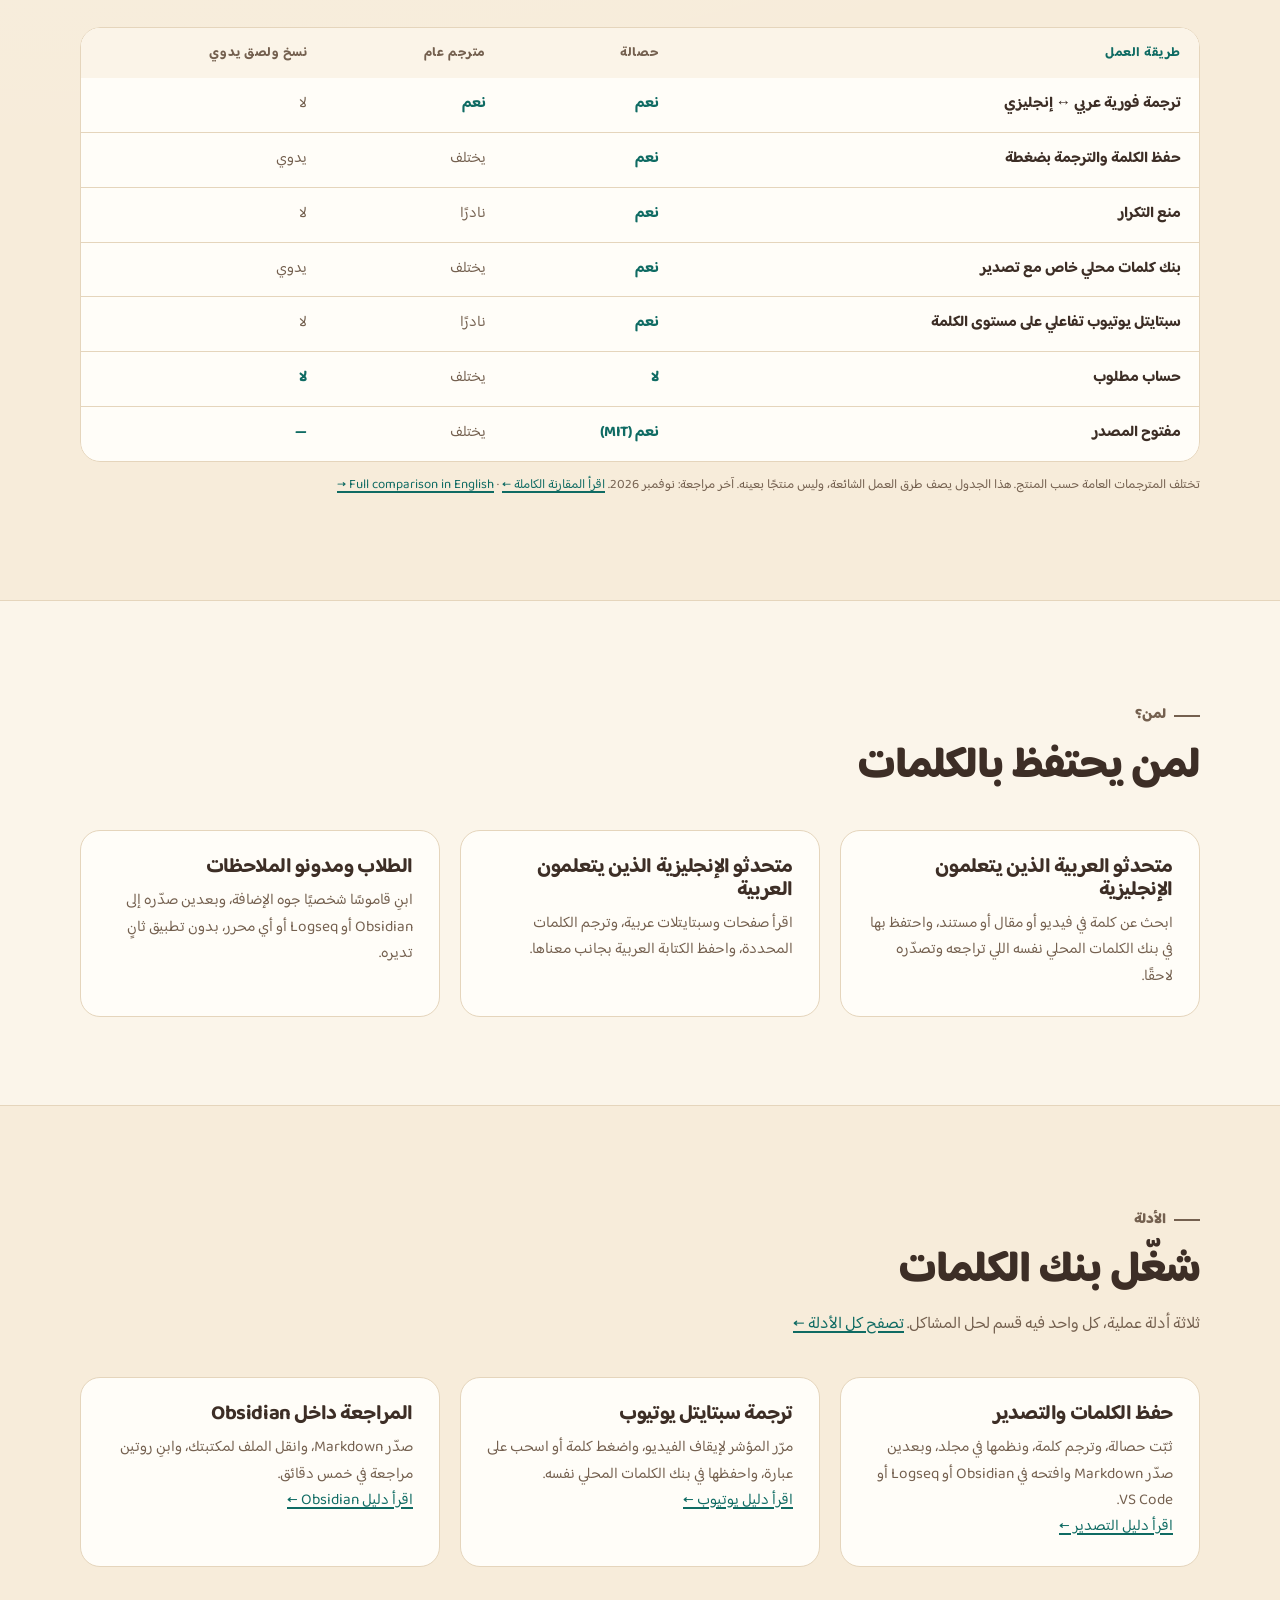
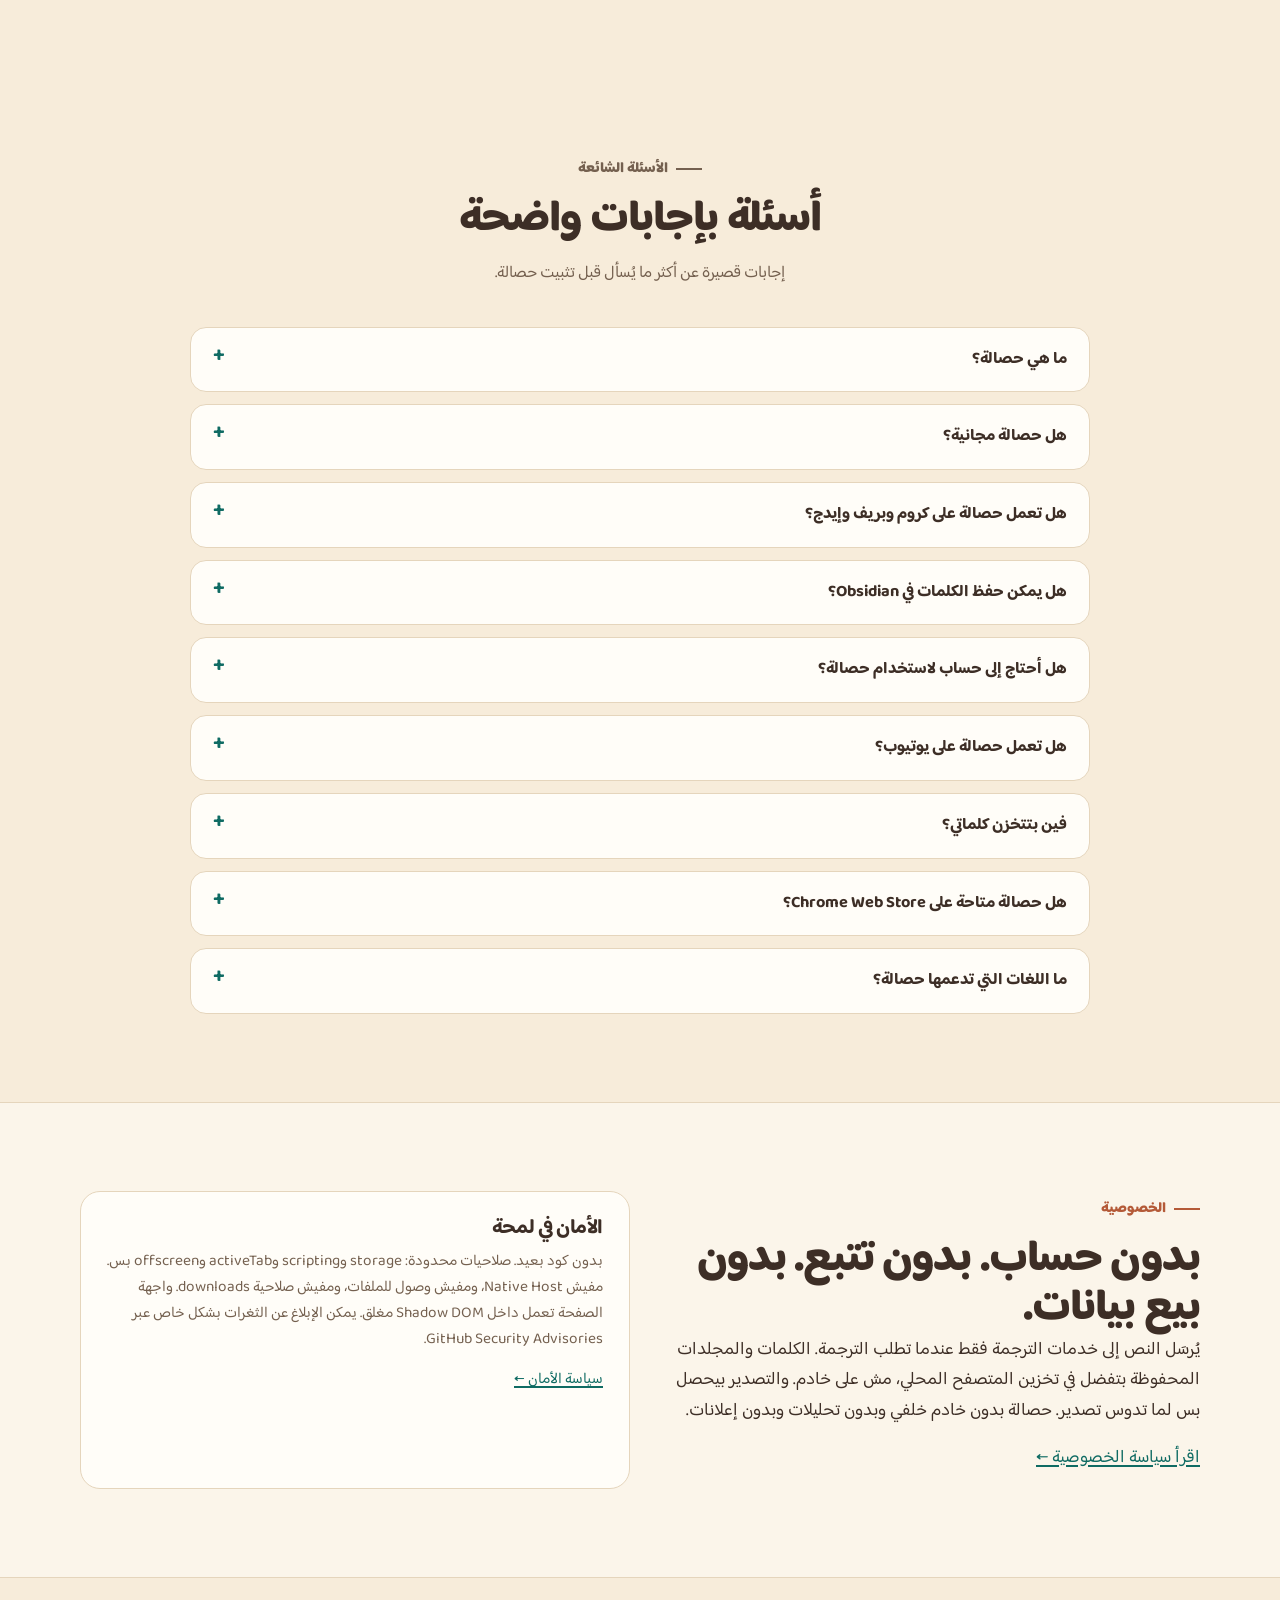
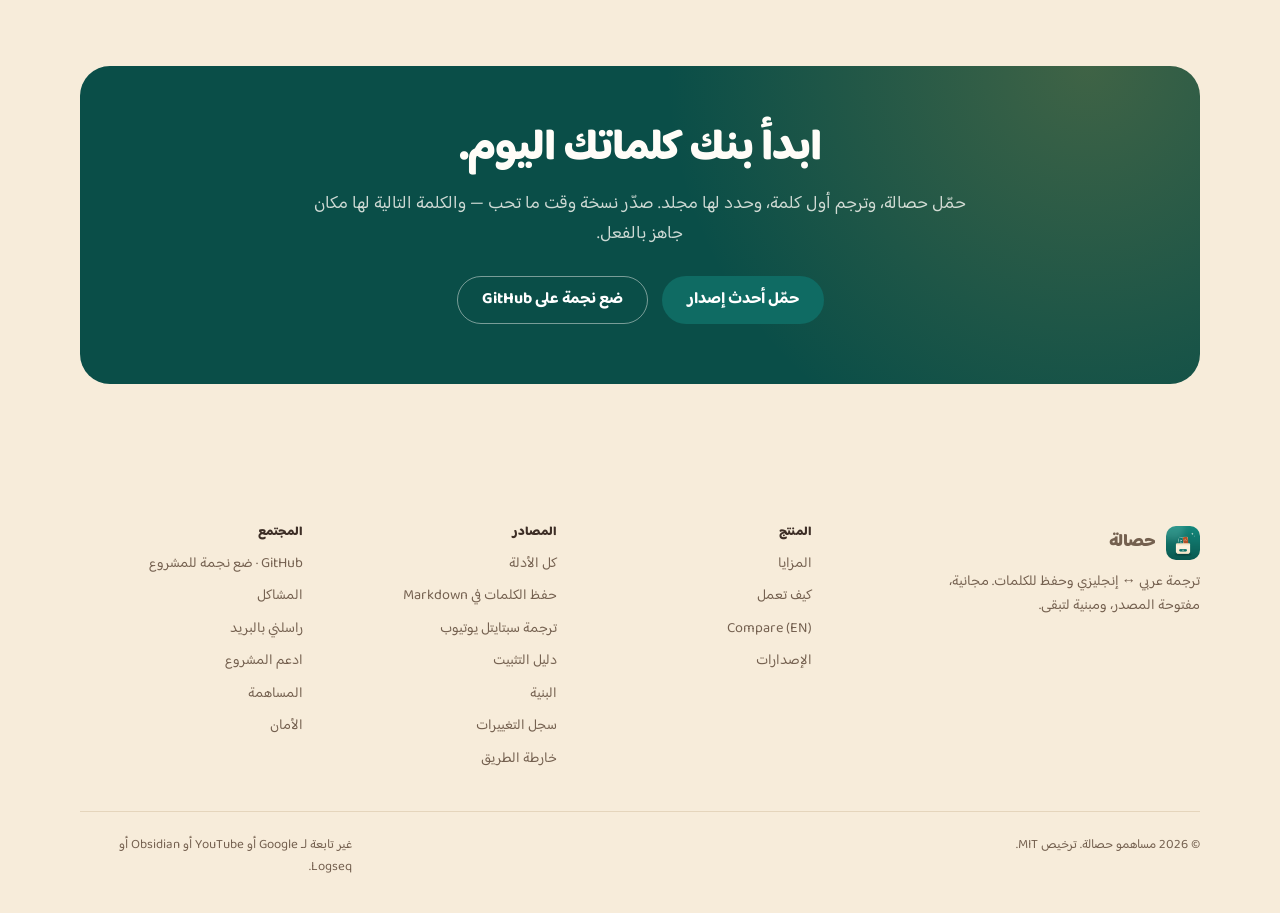
==== commit 5a11d40d: "Move Hassala to a local word bank and redesign the UI Store saved words in chrome.storage.local with" ====
--- a/site/ar/index.html
+++ b/site/ar/index.html
@@ -4,7 +4,7 @@
   <meta charset="utf-8">
   <meta name="viewport" content="width=device-width, initial-scale=1">
   <title>حصالة — ترجمة عربي ↔ إنجليزي وحفظ الكلمات</title>
-  <meta name="description" content="حصالة إضافة كروم مجانية ومفتوحة المصدر تترجم عربي ↔ إنجليزي، وتحفظ كل كلمة في ملف Markdown على جهازك، وتجعل سبتايتل يوتيوب تفاعليًا. بدون حساب وبدون تتبع.">
+  <meta name="description" content="حصالة إضافة كروم مجانية ومفتوحة المصدر تترجم عربي ↔ إنجليزي، وتحتفظ بكل كلمة في بنك كلمات خاص بمجلدات، وتصدّرها Markdown أو TXT أو CSV أو JSON وقت ما تحب. بدون حساب وبدون تتبع.">
   <link rel="canonical" href="https://nagdista-dev.github.io/hassala/ar/">
   <link rel="alternate" hreflang="en" href="https://nagdista-dev.github.io/hassala/">
   <link rel="alternate" hreflang="ar" href="https://nagdista-dev.github.io/hassala/ar/">
@@ -16,7 +16,7 @@
   <meta property="og:type" content="website">
   <meta property="og:site_name" content="حصالة — Hassala">
   <meta property="og:title" content="حصالة — إضافة ترجمة عربي ↔ إنجليزي وحفظ الكلمات">
-  <meta property="og:description" content="ترجم عربي ↔ إنجليزي، واحفظ كل كلمة في ملف Markdown على جهازك، وحوّل سبتايتل يوتيوب إلى درس مفردات. مجانية، مفتوحة المصدر، وبدون حساب.">
+  <meta property="og:description" content="ترجم عربي ↔ إنجليزي، واحتفظ بكل كلمة في بنك كلمات خاص بمجلدات وتصدير، وحوّل سبتايتل يوتيوب إلى درس مفردات. مجانية، مفتوحة المصدر، وبدون حساب.">
   <meta property="og:url" content="https://nagdista-dev.github.io/hassala/ar/">
   <meta property="og:image" content="https://nagdista-dev.github.io/hassala/assets/social-preview-en.png">
   <meta property="og:image:width" content="1280">
@@ -26,7 +26,7 @@
   <meta property="og:locale:alternate" content="en_US">
   <meta name="twitter:card" content="summary_large_image">
   <meta name="twitter:title" content="حصالة — إضافة ترجمة عربي ↔ إنجليزي وحفظ الكلمات">
-  <meta name="twitter:description" content="ترجم عربي ↔ إنجليزي، واحفظ كل كلمة في ملف Markdown، واجعل سبتايتل يوتيوب تفاعليًا. مجانية ومفتوحة المصدر.">
+  <meta name="twitter:description" content="ترجم عربي ↔ إنجليزي، واحتفظ بكل كلمة في بنك كلمات محلي بمجلدات وتصدير، واجعل سبتايتل يوتيوب تفاعليًا. مجانية ومفتوحة المصدر.">
   <meta name="twitter:image" content="https://nagdista-dev.github.io/hassala/assets/social-preview-en.png">
 
   <link rel="icon" type="image/png" href="../assets/icon128.png">
@@ -47,7 +47,7 @@
         "applicationCategory": "EducationalApplication",
         "applicationSubCategory": "Language Learning",
         "operatingSystem": "Chrome, Brave, Edge, Chromium",
-        "description": "حصالة إضافة كروم مجانية ومفتوحة المصدر تترجم بين العربية والإنجليزية، وتحفظ الكلمات في ملف Markdown محلي، وتجعل سبتايتل يوتيوب تفاعليًا.",
+        "description": "حصالة إضافة كروم مجانية ومفتوحة المصدر تترجم بين العربية والإنجليزية، وتحتفظ بالكلمات في بنك كلمات محلي خاص بمجلدات وتصدير، وتجعل سبتايتل يوتيوب تفاعليًا.",
         "url": "https://nagdista-dev.github.io/hassala/ar/",
         "downloadUrl": "https://github.com/nagdista-dev/hassala/releases/latest",
         "codeRepository": "https://github.com/nagdista-dev/hassala",
@@ -61,7 +61,9 @@
         },
         "featureList": [
           "ترجمة فورية عربي ↔ إنجليزي",
-          "حفظ الكلمات في ملف Markdown محلي",
+          "حفظ الكلمات في بنك كلمات محلي خاص",
+          "مجلدات لتنظيم المفردات",
+          "تصدير Markdown أو TXT أو CSV أو JSON",
           "منع تكرار الكلمات",
           "سبتايتل يوتيوب تفاعلي",
           "مترجم عائم على أي صفحة",
@@ -92,7 +94,7 @@
             "name": "ما هي حصالة؟",
             "acceptedAnswer": {
               "@type": "Answer",
-              "text": "حصالة إضافة كروم مجانية ومفتوحة المصدر للترجمة بين العربية والإنجليزية وحفظ المفردات. تترجم الكلمات والعبارات، وتكتب كل كلمة وترجمتها في ملف Markdown على جهازك، وتجعل سبتايتل يوتيوب تفاعليًا. لا تحتاج إلى حساب."
+              "text": "حصالة إضافة كروم مجانية ومفتوحة المصدر للترجمة بين العربية والإنجليزية وحفظ المفردات. تترجم الكلمات والعبارات، وتحتفظ بكل كلمة وترجمتها في تخزين الإضافة المحلي، وتجعل سبتايتل يوتيوب تفاعليًا. تقدر تنظم الكلمات في مجلدات وتصدّرها Markdown أو TXT أو CSV أو JSON. لا تحتاج إلى حساب."
             }
           },
           {
@@ -116,7 +118,7 @@
             "name": "هل يمكن حفظ الكلمات في Obsidian؟",
             "acceptedAnswer": {
               "@type": "Answer",
-              "text": "نعم. تحفظ حصالة الكلمات في ملف Markdown عادي في المسار الذي تختاره، ويمكنك فتحه في Obsidian أو Logseq أو Typora أو VS Code أو أي محرر Markdown. الملف لا يحتاج أن يكون داخل مكتبة Obsidian."
+              "text": "نعم. تصدّر حصالة Markdown عادي، فتقدر تفتح الملف في Obsidian أو Logseq أو Typora أو VS Code أو أي محرر Markdown. الملف لا يحتاج أن يكون داخل مكتبة Obsidian. وفيه تصدير CSV وJSON كمان."
             }
           },
           {
@@ -137,10 +139,10 @@
           },
           {
             "@type": "Question",
-            "name": "هل يحتاج حفظ الكلمات إلى Native Host؟",
-            "acceptedAnswer": {
-              "@type": "Answer",
-              "text": "نعم. المتصفحات لا تسمح للإضافات بالكتابة في أي ملف، لذلك تستخدم حصالة برنامج Native Host محليًا صغيرًا لإضافة الصفوف إلى ملف Markdown. يُثبَّت مرة واحدة، ويعمل محليًا، ولا يقبل الرسائل إلا من حصالة. الترجمة والسبتايتل والمترجم العائم تعمل بدونه."
+            "name": "فين بتتخزن كلماتي؟",
+            "acceptedAnswer": {
+              "@type": "Answer",
+              "text": "في chrome.storage.local جوه الإضافة. حصالة مش بتكتب على جهازك لوحدها، ومفيش Native Host ومفيش Python. لما تحب تاخد نسخة، اختار الكلمات والصيغة واسم الملف من Words، والمتصفح هينزّل الملف."
             }
           },
           {
@@ -156,7 +158,7 @@
             "name": "ما اللغات التي تدعمها حصالة؟",
             "acceptedAnswer": {
               "@type": "Answer",
-              "text": "تترجم حصالة بين العربية والإنجليزية. الواجهة عربية أولًا مع دعم كامل للاتجاه من اليمين إلى اليسار، والتوثيق متاح بالإنجليزية."
+              "text": "تترجم حصالة بين العربية والإنجليزية. الواجهة إنجليزية أولًا مع دعم كامل للعربية والاتجاه من اليمين إلى اليسار، والتوثيق متاح بالإنجليزية والعربية."
             }
           }
         ]
@@ -191,12 +193,13 @@
   <main id="main">
     <section class="hero wrap" aria-labelledby="hero-title">
       <div>
-        <p class="eyebrow">مجانية · مفتوحة المصدر · عربية أولًا</p>
+        <p class="eyebrow">مجانية · مفتوحة المصدر · عربي ↔ إنجليزي</p>
         <h1 id="hero-title">عربي ↔ إنجليزي.<br>وكل كلمة محفوظة.</h1>
         <p class="lead">
           حصالة إضافة كروم تترجم الكلمات والعبارات، وتحفظها في
-          <strong>بنك كلمات Markdown على جهازك</strong>، وتجعل سبتايتل يوتيوب
-          درس مفردات تفاعليًا. بدون حساب. بدون تتبع. وكلماتك تبقى ملكك.
+          <strong>بنك كلمات خاص جوه الإضافة</strong>، بمجلدات وتصدير
+          Markdown أو TXT أو CSV أو JSON، وتجعل سبتايتل يوتيوب درس مفردات
+          تفاعليًا. بدون حساب. بدون تتبع. وكلماتك تبقى ملكك.
         </p>
         <div class="hero-actions">
           <a class="button" href="https://github.com/nagdista-dev/hassala/releases/latest" rel="noopener">
@@ -212,7 +215,7 @@
           </li>
           <li>
             <svg viewBox="0 0 24 24" fill="none" stroke="currentColor" stroke-width="2.2" aria-hidden="true"><path d="m5 12 4 4L19 6"/></svg>
-            ملف Markdown محلي
+            بنك كلمات محلي خاص
           </li>
           <li>
             <svg viewBox="0 0 24 24" fill="none" stroke="currentColor" stroke-width="2.2" aria-hidden="true"><path d="m5 12 4 4L19 6"/></svg>
@@ -225,7 +228,7 @@
         </ul>
       </div>
 
-      <div class="demo" aria-label="مثال على كلمة مترجمة ومحفوظة في ملف Markdown">
+      <div class="demo" aria-label="مثال على كلمة مترجمة ومحفوظة في بنك الكلمات المحلي">
         <div class="demo-card">
           <div class="demo-head">
             <img src="../assets/icon128.png" width="30" height="30" alt="">
@@ -237,16 +240,16 @@
           <p class="demo-label">الترجمة</p>
           <div class="demo-translation ltr" lang="en" dir="ltr">word</div>
           <div class="demo-actions">
-            <span class="demo-save">أضف للحصالة</span>
+            <span class="demo-save">Add to Hassala</span>
             <span class="demo-copy">اسمع</span>
             <span class="demo-copy">انسخ</span>
           </div>
           <div class="demo-file">
-            <strong>محفوظة في بنك كلماتك</strong>
-            <code>~/Documents/Hassala Words.md</code>
-          </div>
-        </div>
-        <p class="demo-caption">مثال على الناتج. واجهة الإضافة عربية أولًا.</p>
+            <strong>محفوظة في بنك كلماتك المحلي</strong>
+            <code>مجلد: General · 248 كلمة</code>
+          </div>
+        </div>
+        <p class="demo-caption">مثال على الناتج. واجهة إنجليزية أولًا مع دعم كامل للعربية.</p>
       </div>
     </section>
 
@@ -256,9 +259,9 @@
           <div class="callout">
             <p id="definition-title">
               <strong>حصالة إضافة كروم مجانية ومفتوحة المصدر للترجمة بين العربية
-              والإنجليزية وحفظ المفردات.</strong> تكتب كل كلمة وترجمتها في ملف
-              Markdown محلي، لتفتحه لاحقًا في Obsidian أو Logseq أو VS Code أو أي
-              محرر نصوص.
+              والإنجليزية وحفظ المفردات.</strong> تحتفظ بكل كلمة وترجمتها في بنك كلمات
+              محلي خاص بمجلدات، وتصدّرها Markdown أو TXT أو CSV أو JSON وقت ما
+              تحب، لتفتحها في Obsidian أو Logseq أو VS Code أو أي محرر نصوص.
             </p>
           </div>
           <div>
@@ -267,7 +270,8 @@
               <tbody>
                 <tr><th scope="row">النوع</th><td>إضافة كروم (Manifest V3)</td></tr>
                 <tr><th scope="row">اللغات</th><td>عربي ↔ إنجليزي</td></tr>
-                <tr><th scope="row">الحفظ في</th><td>ملف Markdown (<code>.md</code>) محلي تختاره</td></tr>
+                <tr><th scope="row">الحفظ في</th><td><code>chrome.storage.local</code> جوه الإضافة</td></tr>
+                <tr><th scope="row">التصدير</th><td>Markdown أو TXT أو CSV أو JSON باسم ملف تختاره</td></tr>
                 <tr><th scope="row">الحساب</th><td>غير مطلوب</td></tr>
                 <tr><th scope="row">السعر</th><td>مجاني</td></tr>
                 <tr><th scope="row">الترخيص</th><td>MIT (مفتوح المصدر)</td></tr>
@@ -287,7 +291,7 @@
           <h2 id="features-title">مترجم يتذكر ما تعلمته</h2>
           <p>
             معظم المترجمات تساعدك في اللحظة ثم تنسى الكلمة عند إغلاق التبويب.
-            حصالة تحتفظ بها — في ملف تملكه، وفي التطبيق الذي تستخدمه أصلًا.
+            حصالة تحتفظ بها — في بنك كلمات خاص تتحكم فيه، ومع تصدير وقت ما تحب.
           </p>
         </div>
 
@@ -309,7 +313,7 @@
             </span>
             <h3>حفظ بضغطة واحدة</h3>
             <p>
-              أضف الكلمة والترجمة إلى ملف Markdown بضغطة. حصالة تتخطى التكرار،
+              أضف الكلمة والترجمة إلى بنك كلماتك المحلي بضغطة. حصالة تتخطى التكرار،
               فلن يظهر الزوج نفسه مرتين.
             </p>
           </article>
@@ -330,11 +334,10 @@
             <span class="icon" aria-hidden="true">
               <svg viewBox="0 0 24 24" fill="none" stroke="currentColor" stroke-width="1.9"><path d="M4 5.5A2.5 2.5 0 0 1 6.5 3H20v16H6.5A2.5 2.5 0 0 0 4 21.5z"/><path d="M4 5.5v16"/><path d="M8 7h8M8 11h6"/></svg>
             </span>
-            <h3>ملفك وتطبيقك</h3>
-            <p>
-              اختر أي ملف <code>.md</code> موجود. افتحه لاحقًا في Obsidian أو
-              Logseq أو Typora أو VS Code أو محرر نصوص عادي. بدون خطوة تصدير
-              وبدون قيود.
+            <h3>مجلدات وتصدير</h3>
+            <p>
+              اعمل مجلدات زي «إنجليزي» أو «برمجة»، وانقل الكلمات بينها، وبعدين
+              صدّر Markdown أو TXT أو CSV أو JSON باسم ملف تختاره. بدون قيود.
             </p>
           </article>
 
@@ -345,8 +348,8 @@
             <h3>الخصوصية أولًا</h3>
             <p>
               بدون حسابات، بدون تحليلات، بدون إعلانات، وبدون بيع بيانات.
-              الإعدادات وآخر الكلمات تبقى في تخزين المتصفح المحلي، والكلمات
-              المحفوظة تبقى في ملفك.
+              الإعدادات وآخر الكلمات والكلمات المحفوظة كلها في تخزين المتصفح
+              المحلي. مفيش أي ملف بيتكتب غير لما تدوس تصدير.
             </p>
           </article>
 
@@ -383,15 +386,16 @@
           <li class="step">
             <h3>احفظ</h3>
             <p>
-              اضغط <strong>أضف للحصالة</strong>. تُضاف الكلمة والترجمة إلى ملف
-              Markdown، ويُتخطى التكرار، ويتفرغ المربع للكلمة التالية.
+              اختار مجلد واضغط <strong>Add to Hassala</strong>. الكلمة والترجمة
+              بيتحفظوا محليًا، والتكرار بيتخطى، والمربع بيتفرغ للكلمة التالية.
             </p>
           </li>
           <li class="step">
             <h3>راجع</h3>
             <p>
-              افتح الملف نفسه في تطبيق Markdown وقتما تشاء. الكلمات موجودة
-              بالفعل — بدون تصدير وبدون نسخ ولصق وبدون قاعدة بيانات منفصلة.
+              نظّم الكلمات في مجلدات، وبعدين صدّر Markdown أو TXT أو CSV أو JSON
+              باسم ملف تختاره. الكلمات ملكك — بدون نسخ ولصق وبدون قاعدة بيانات
+              منفصلة.
               <a href="guides/save-words-to-markdown/">اقرأ الدليل خطوة بخطوة ←</a>
             </p>
           </li>
@@ -440,7 +444,7 @@
                 <td class="varies">لا</td>
               </tr>
               <tr>
-                <td>ملف Markdown محلي تملكه</td>
+                <td>بنك كلمات محلي خاص مع تصدير</td>
                 <td class="yes">نعم</td>
                 <td class="varies">يختلف</td>
                 <td class="varies">يدوي</td>
@@ -485,7 +489,7 @@
         <div class="grid grid-3">
           <div class="card">
             <h3>متحدثو العربية الذين يتعلمون الإنجليزية</h3>
-            <p>ابحث عن كلمة في فيديو أو مقال أو مستند، واحتفظ بها في ملف Markdown نفسه الذي تراجعه لاحقًا.</p>
+            <p>ابحث عن كلمة في فيديو أو مقال أو مستند، واحتفظ بها في بنك الكلمات المحلي نفسه اللي تراجعه وتصدّره لاحقًا.</p>
           </div>
           <div class="card">
             <h3>متحدثو الإنجليزية الذين يتعلمون العربية</h3>
@@ -493,7 +497,7 @@
           </div>
           <div class="card">
             <h3>الطلاب ومدونو الملاحظات</h3>
-            <p>ابنِ قاموسًا شخصيًا في Obsidian أو Logseq أو أي محرر، بدون تطبيق ثانٍ تديره.</p>
+            <p>ابنِ قاموسًا شخصيًا جوه الإضافة، وبعدين صدّره إلى Obsidian أو Logseq أو أي محرر، بدون تطبيق ثانٍ تديره.</p>
           </div>
         </div>
       </div>
@@ -511,26 +515,26 @@
         </div>
         <div class="grid grid-3">
           <article class="card">
-            <h3>حفظ الكلمات في Markdown</h3>
-            <p>
-              ثبّت حصالة، واختر ملف <code>.md</code>، وترجم كلمة، وافتح النتيجة
-              في Obsidian أو Logseq أو VS Code.
-            </p>
-            <p><a href="guides/save-words-to-markdown/">اقرأ دليل Markdown ←</a></p>
+            <h3>حفظ الكلمات والتصدير</h3>
+            <p>
+              ثبّت حصالة، وترجم كلمة، ونظمها في مجلد، وبعدين صدّر Markdown
+              وافتحه في Obsidian أو Logseq أو VS Code.
+            </p>
+            <p><a href="guides/save-words-to-markdown/">اقرأ دليل التصدير ←</a></p>
           </article>
           <article class="card">
             <h3>ترجمة سبتايتل يوتيوب</h3>
             <p>
               مرّر المؤشر لإيقاف الفيديو، واضغط كلمة أو اسحب على عبارة، واحفظها
-              في بنك الكلمات نفسه.
+              في بنك الكلمات المحلي نفسه.
             </p>
             <p><a href="guides/translate-youtube-subtitles/">اقرأ دليل يوتيوب ←</a></p>
           </article>
           <article class="card">
             <h3>المراجعة داخل Obsidian</h3>
             <p>
-              استخدم ملاحظة في مكتبتك كبنك كلمات، واجعل الجدول آخر الملف، وابنِ
-              روتين مراجعة في خمس دقائق.
+              صدّر Markdown، وانقل الملف لمكتبتك، وابنِ روتين مراجعة في خمس
+              دقائق.
             </p>
             <p><a href="guides/obsidian-vocabulary-workflow/">اقرأ دليل Obsidian ←</a></p>
           </article>
@@ -551,9 +555,9 @@
             <summary>ما هي حصالة؟</summary>
             <p>
               حصالة إضافة كروم مجانية ومفتوحة المصدر للترجمة بين العربية
-              والإنجليزية وحفظ المفردات. تترجم الكلمات والعبارات، وتكتب كل كلمة
-              وترجمتها في ملف Markdown على جهازك، وتجعل سبتايتل يوتيوب تفاعليًا.
-              لا تحتاج إلى حساب.
+              والإنجليزية وحفظ المفردات. تترجم الكلمات والعبارات، وتحتفظ بكل كلمة
+              وترجمتها في تخزين الإضافة المحلي، وتجعل سبتايتل يوتيوب تفاعليًا.
+              وفيه مجلدات وتصدير. لا تحتاج إلى حساب.
             </p>
           </details>
 
@@ -576,9 +580,9 @@
           <details class="faq-item">
             <summary>هل يمكن حفظ الكلمات في Obsidian؟</summary>
             <p>
-              نعم. تحفظ حصالة الكلمات في ملف Markdown عادي في المسار الذي
-              تختاره، ويمكنك فتحه في Obsidian أو Logseq أو Typora أو VS Code أو
-              أي محرر Markdown. الملف لا يحتاج أن يكون داخل مكتبة Obsidian.
+              نعم. تصدّر حصالة Markdown عادي، فتقدر تفتح الملف في Obsidian أو
+              Logseq أو Typora أو VS Code أو أي محرر Markdown. الملف لا يحتاج أن
+              يكون داخل مكتبة Obsidian. وفيه CSV وJSON كمان.
               <a href="guides/save-words-to-markdown/">اتبع الدليل خطوة بخطوة ←</a>
             </p>
           </details>
@@ -601,12 +605,12 @@
           </details>
 
           <details class="faq-item">
-            <summary>هل يحتاج حفظ الكلمات إلى Native Host؟</summary>
-            <p>
-              نعم. المتصفحات لا تسمح للإضافات بالكتابة في أي ملف، لذلك تستخدم
-              حصالة برنامج Native Host محليًا صغيرًا لإضافة الصفوف إلى ملف
-              Markdown. يُثبَّت مرة واحدة، ويعمل محليًا، ولا يقبل الرسائل إلا من
-              حصالة. الترجمة والسبتايتل والمترجم العائم تعمل بدونه.
+            <summary>فين بتتخزن كلماتي؟</summary>
+            <p>
+              الكلمات المحفوظة بتفضل في <code>chrome.storage.local</code> جوه
+              الإضافة، ومتنظمة في مجلدات بتعملها بنفسك. التصدير تنزيل عادي من
+              المتصفح بيحصل بس لما تدوس تصدير. مفيش حاجة تانية تتثبت، والإضافة
+              عمرها ما بتكتب على ملفاتك مباشرة.
             </p>
           </details>
 
@@ -622,8 +626,9 @@
           <details class="faq-item">
             <summary>ما اللغات التي تدعمها حصالة؟</summary>
             <p>
-              تترجم حصالة بين العربية والإنجليزية. الواجهة عربية أولًا مع دعم
-              كامل للاتجاه من اليمين إلى اليسار، والتوثيق متاح بالإنجليزية.
+              تترجم حصالة بين العربية والإنجليزية. الواجهة إنجليزية أولًا مع
+              دعم كامل للعربية والاتجاه من اليمين إلى اليسار، والتوثيق متاح
+              بالإنجليزية والعربية.
             </p>
           </details>
         </div>
@@ -638,9 +643,9 @@
             <h2 id="privacy-title">بدون حساب. بدون تتبع. بدون بيع بيانات.</h2>
             <p>
               يُرسَل النص إلى خدمات الترجمة فقط عندما تطلب الترجمة. الكلمات
-              المحفوظة تذهب إلى ملفك، وليس إلى خادم. الإعدادات وآخر الكلمات تبقى
-              في تخزين المتصفح المحلي. حصالة بدون خادم خلفي وبدون تحليلات وبدون
-              إعلانات.
+              والمجلدات المحفوظة بتفضل في تخزين المتصفح المحلي، مش على خادم.
+              والتصدير بيحصل بس لما تدوس تصدير. حصالة بدون خادم خلفي وبدون
+              تحليلات وبدون إعلانات.
             </p>
             <p>
               <a href="https://github.com/nagdista-dev/hassala/blob/main/docs/PRIVACY.md" rel="noopener">اقرأ سياسة الخصوصية ←</a>
@@ -649,10 +654,10 @@
           <div class="card">
             <h3>الأمان في لمحة</h3>
             <p>
-              بدون كود بعيد. صلاحيات محدودة. الـ Native Host يقبل ملفات
-              <code>.md</code> فقط ورسائل من حصالة فقط. واجهة الصفحة تعمل داخل
-              Shadow DOM مغلق. يمكن الإبلاغ عن الثغرات بشكل خاص عبر GitHub
-              Security Advisories.
+              بدون كود بعيد. صلاحيات محدودة: storage وscripting وactiveTab
+              وoffscreen بس. مفيش Native Host، ومفيش وصول للملفات، ومفيش صلاحية
+              downloads. واجهة الصفحة تعمل داخل Shadow DOM مغلق. يمكن الإبلاغ عن
+              الثغرات بشكل خاص عبر GitHub Security Advisories.
             </p>
             <p style="margin-top: 14px;">
               <a href="https://github.com/nagdista-dev/hassala/security/policy" rel="noopener">سياسة الأمان ←</a>
@@ -667,8 +672,8 @@
         <div class="cta-band">
           <h2>ابدأ بنك كلماتك اليوم.</h2>
           <p>
-            حمّل حصالة، وترجم أول كلمة، وافتح ملف Markdown. الكلمة التالية لها
-            مكان جاهز بالفعل.
+            حمّل حصالة، وترجم أول كلمة، وحدد لها مجلد. صدّر نسخة وقت ما تحب —
+            والكلمة التالية لها مكان جاهز بالفعل.
           </p>
           <div class="hero-actions">
             <a class="button" href="https://github.com/nagdista-dev/hassala/releases/latest" rel="noopener">
@@ -691,7 +696,7 @@
             <img src="../assets/icon128.png" width="34" height="34" alt="">
             حصالة
           </a>
-          <p>ترجمة عربية أولًا وحفظ للكلمات. مجانية، مفتوحة المصدر، ومبنية لتبقى.</p>
+          <p>ترجمة عربي ↔ إنجليزي وحفظ للكلمات. مجانية، مفتوحة المصدر، ومبنية لتبقى.</p>
         </div>
         <div>
           <h2>المنتج</h2>
@@ -717,8 +722,10 @@
         <div>
           <h2>المجتمع</h2>
           <ul>
-            <li><a href="https://github.com/nagdista-dev/hassala" rel="noopener">GitHub</a></li>
+            <li><a href="https://github.com/nagdista-dev/hassala" rel="noopener">GitHub · ضع نجمة للمشروع</a></li>
             <li><a href="https://github.com/nagdista-dev/hassala/issues" rel="noopener">المشاكل</a></li>
+            <li><a href="mailto:nagdista@gmail.com?subject=Hassala%20feedback">راسلني بالبريد</a></li>
+            <li><a href="https://buymeacoffee.com/nagdista" rel="noopener">ادعم المشروع</a></li>
             <li><a href="https://github.com/nagdista-dev/hassala/blob/main/CONTRIBUTING.md" rel="noopener">المساهمة</a></li>
             <li><a href="https://github.com/nagdista-dev/hassala/security/policy" rel="noopener">الأمان</a></li>
           </ul>
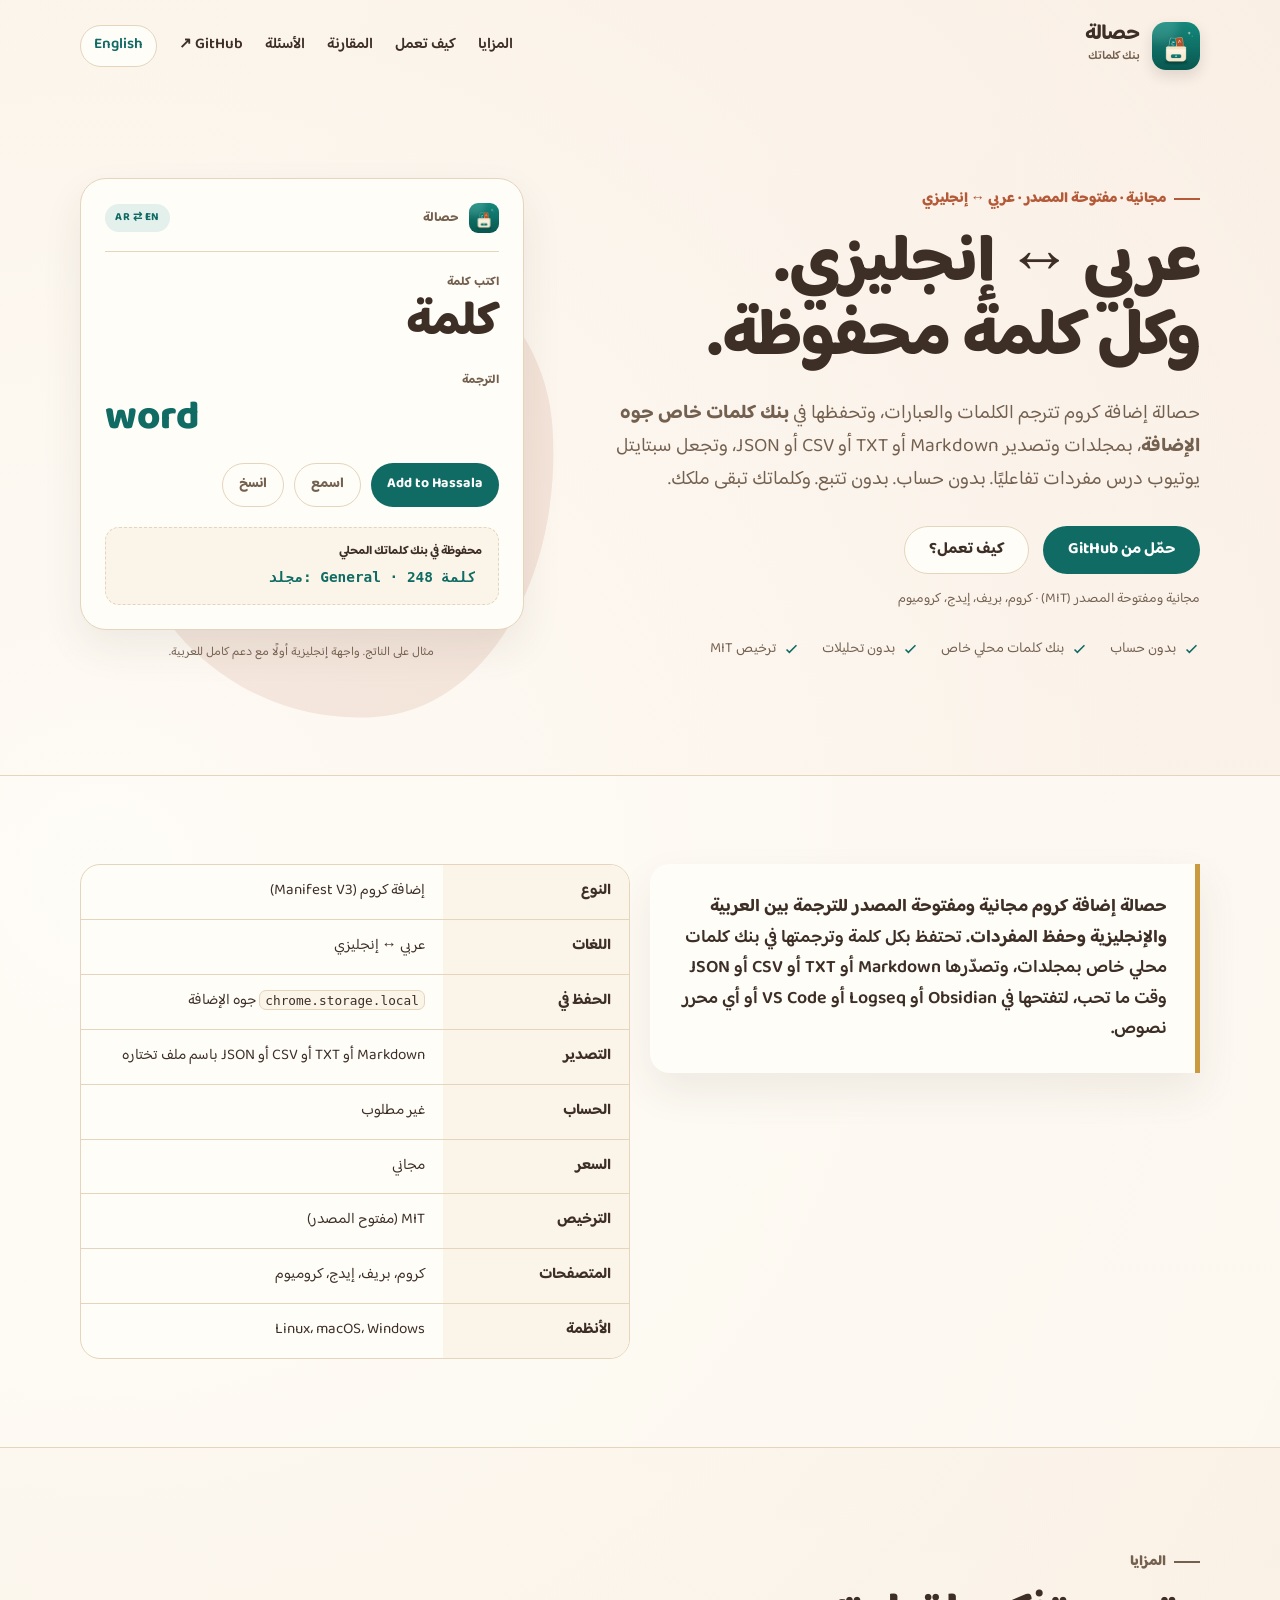
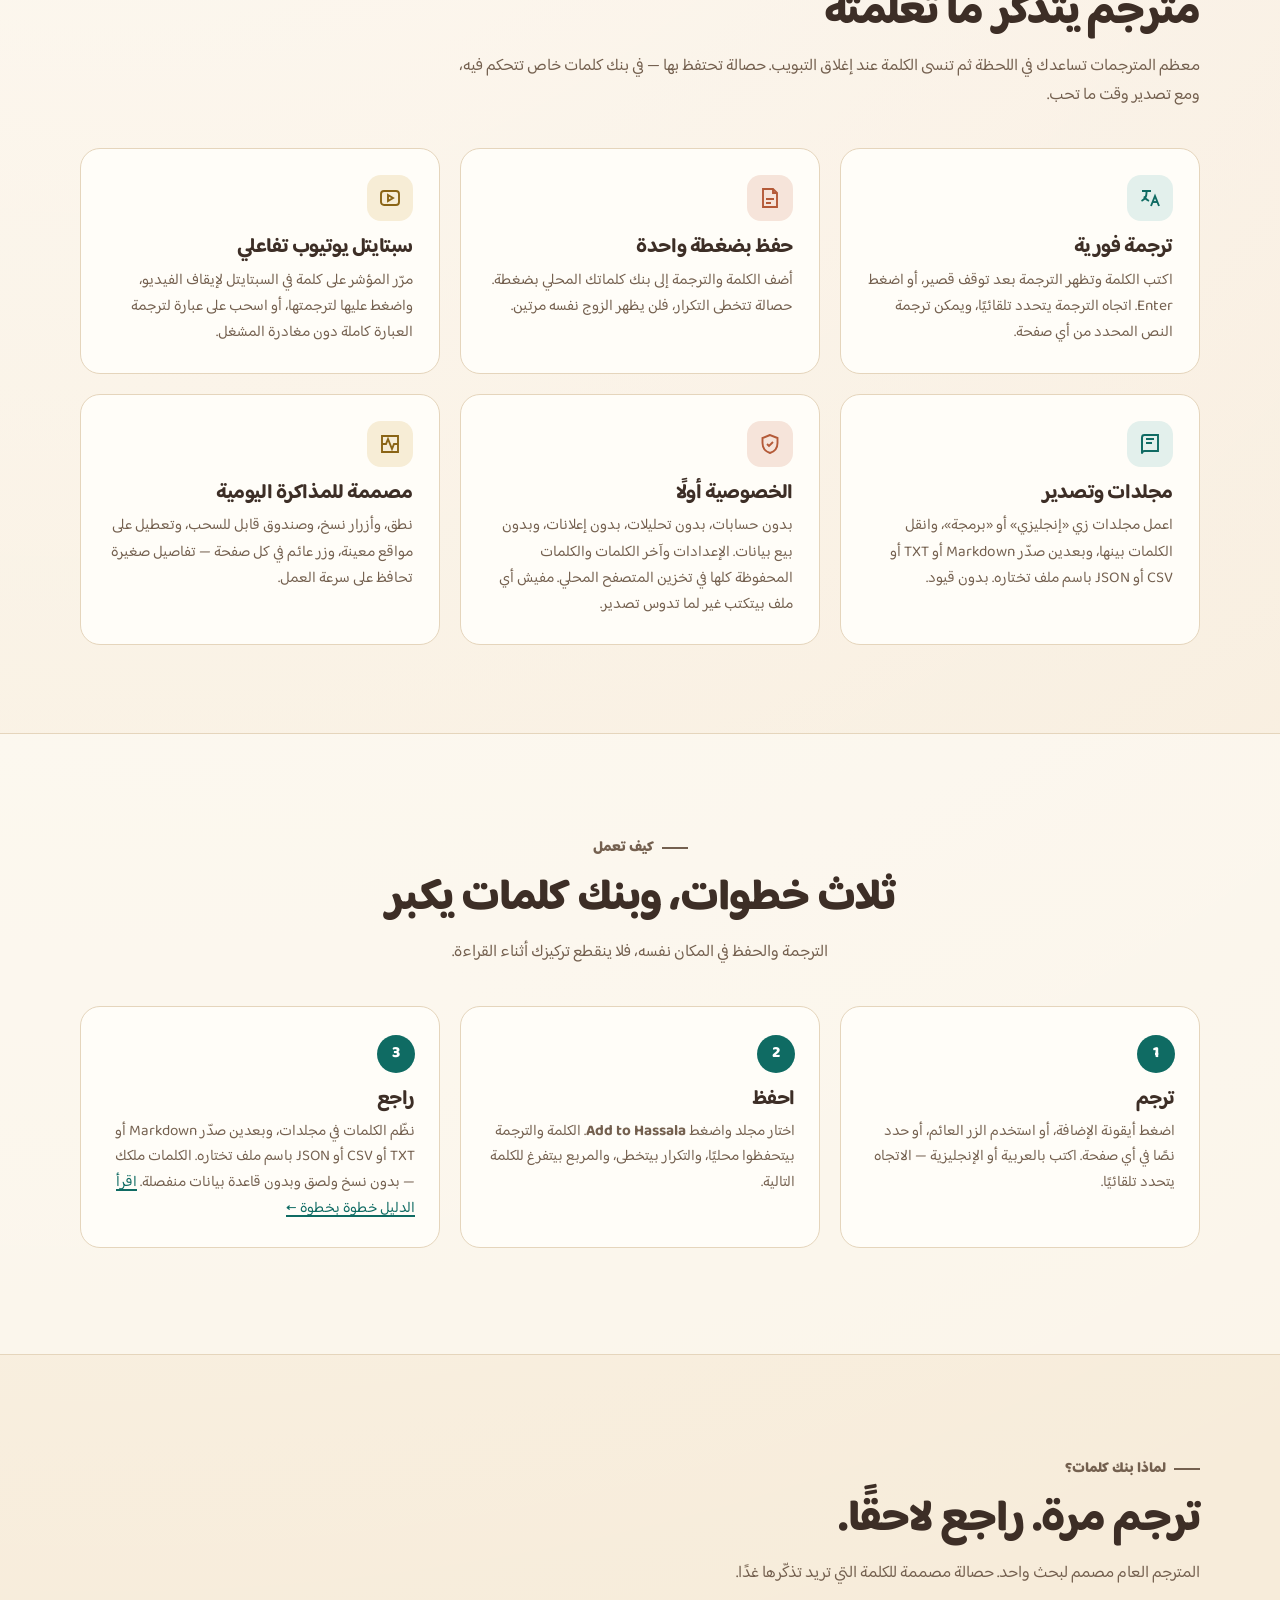
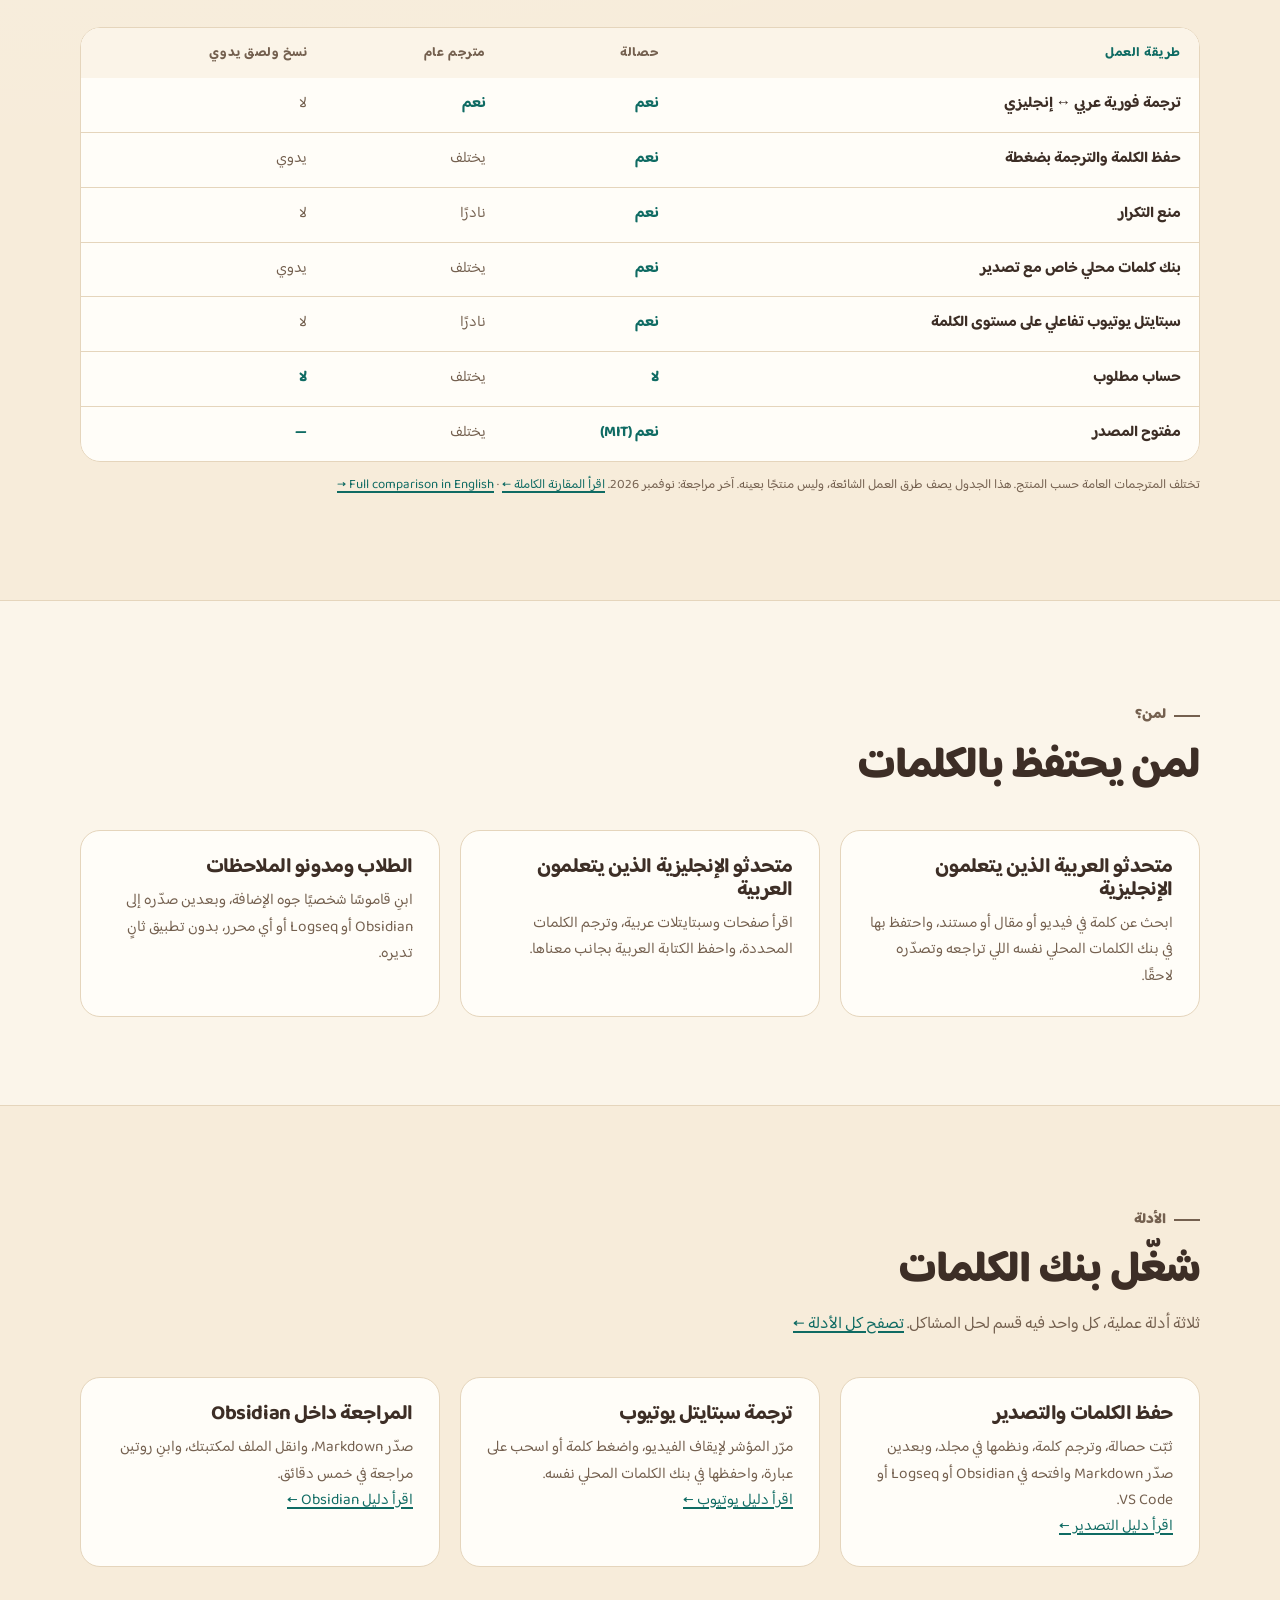
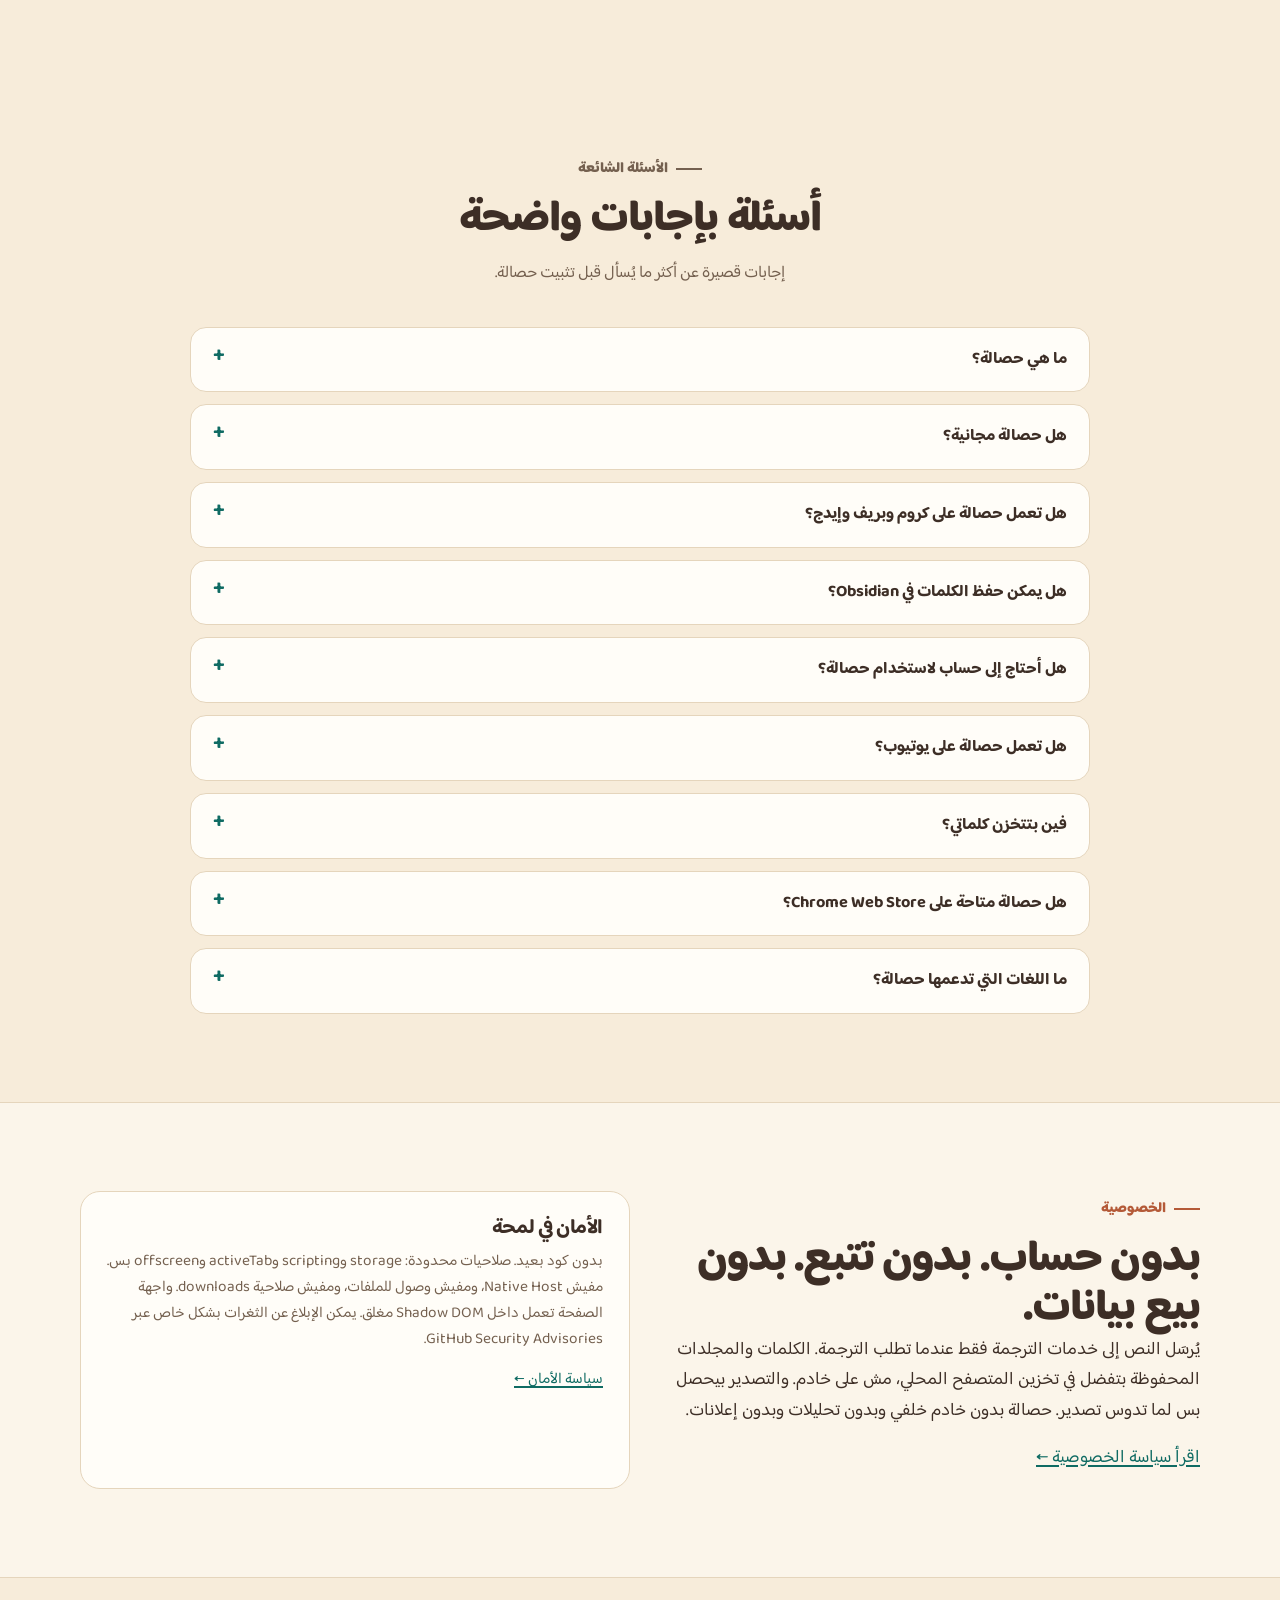
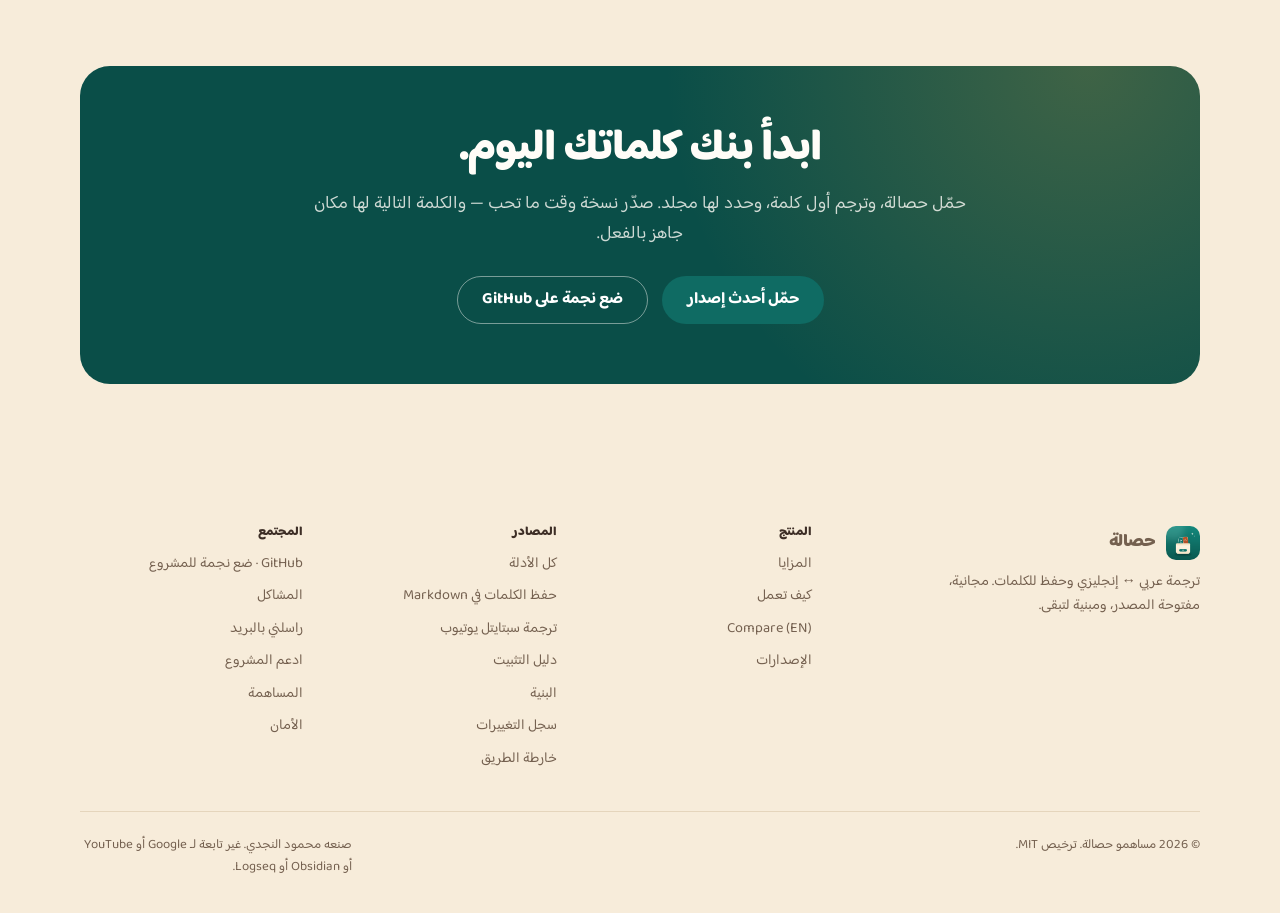
==== commit 1fd964db: "Add site credit link to author portfolio" ====
--- a/site/ar/index.html
+++ b/site/ar/index.html
@@ -733,7 +733,7 @@
       </div>
       <div class="footer-bottom">
         <p>© 2026 مساهمو حصالة. ترخيص MIT.</p>
-        <p>غير تابعة لـ Google أو YouTube أو Obsidian أو Logseq.</p>
+        <p>صنعه <a href="https://nagdista.com/ar/">محمود النجدي</a>. غير تابعة لـ Google أو YouTube أو Obsidian أو Logseq.</p>
       </div>
     </div>
   </footer>
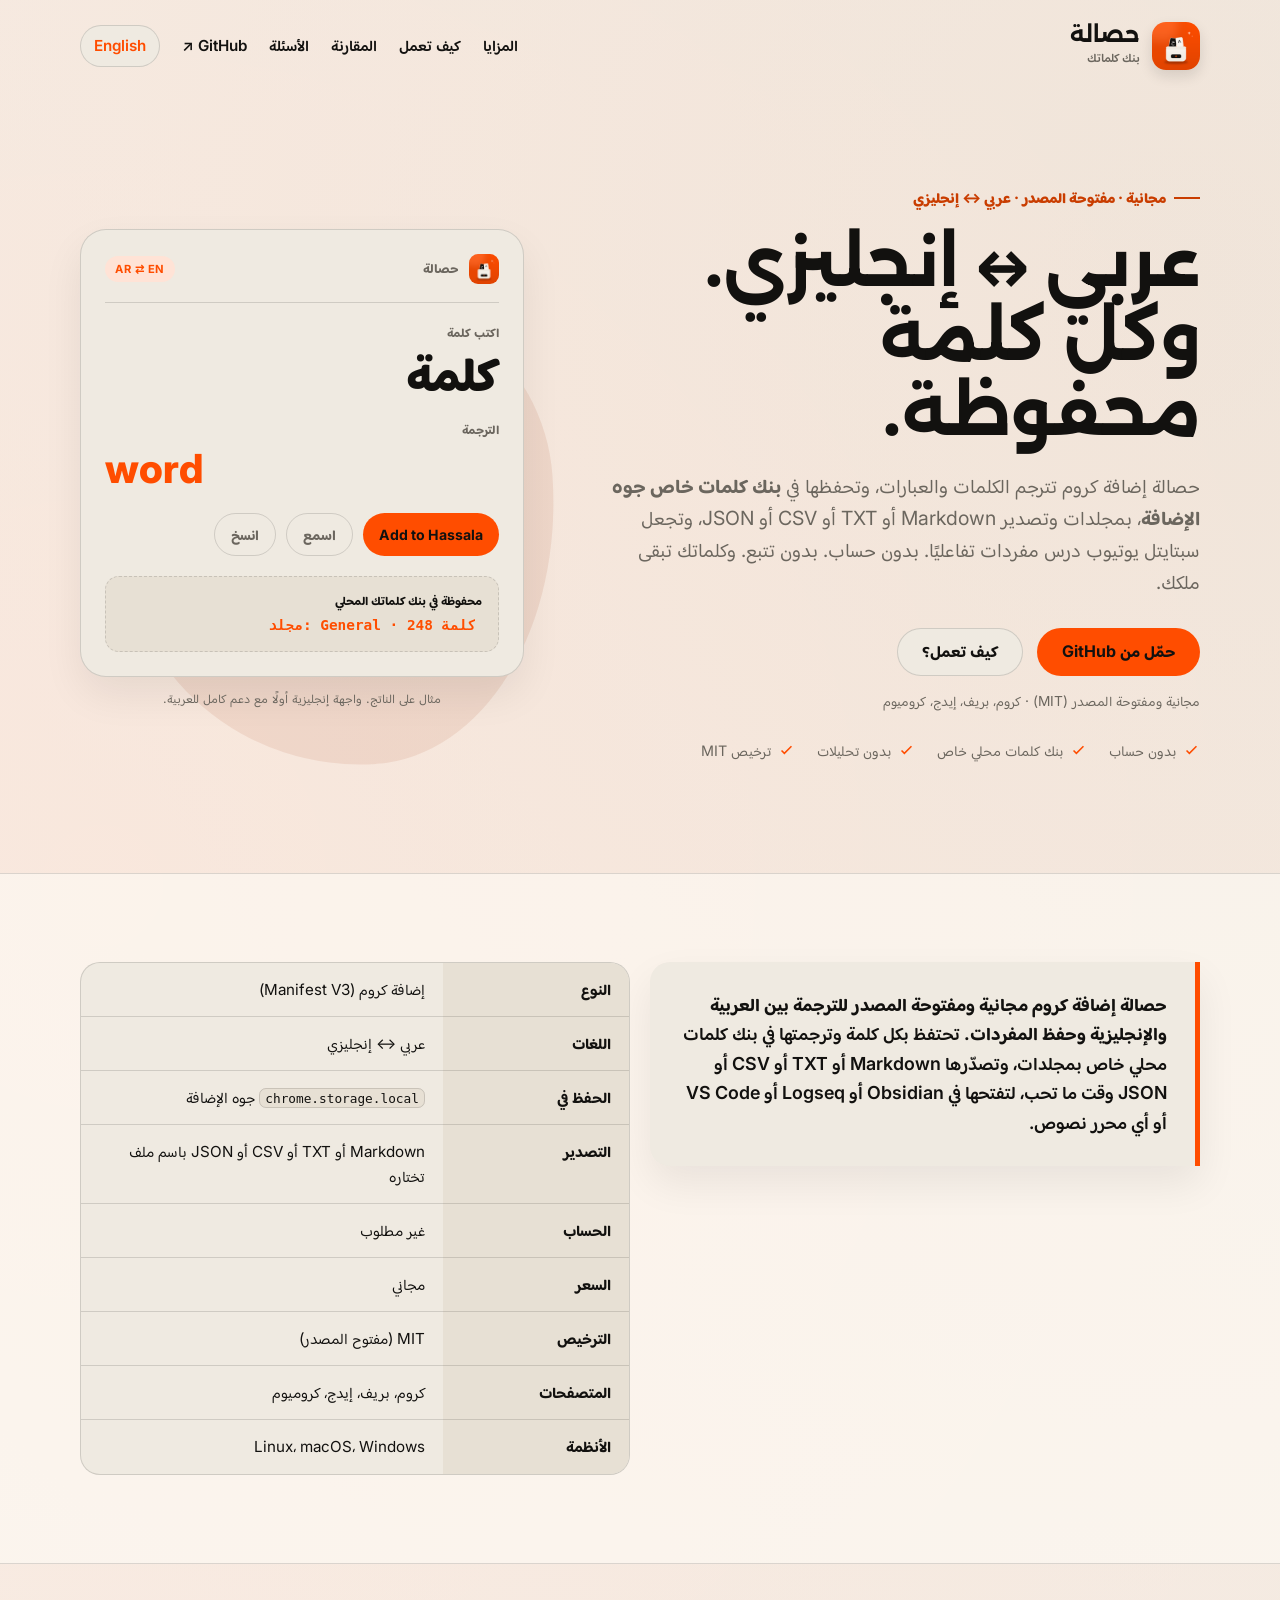
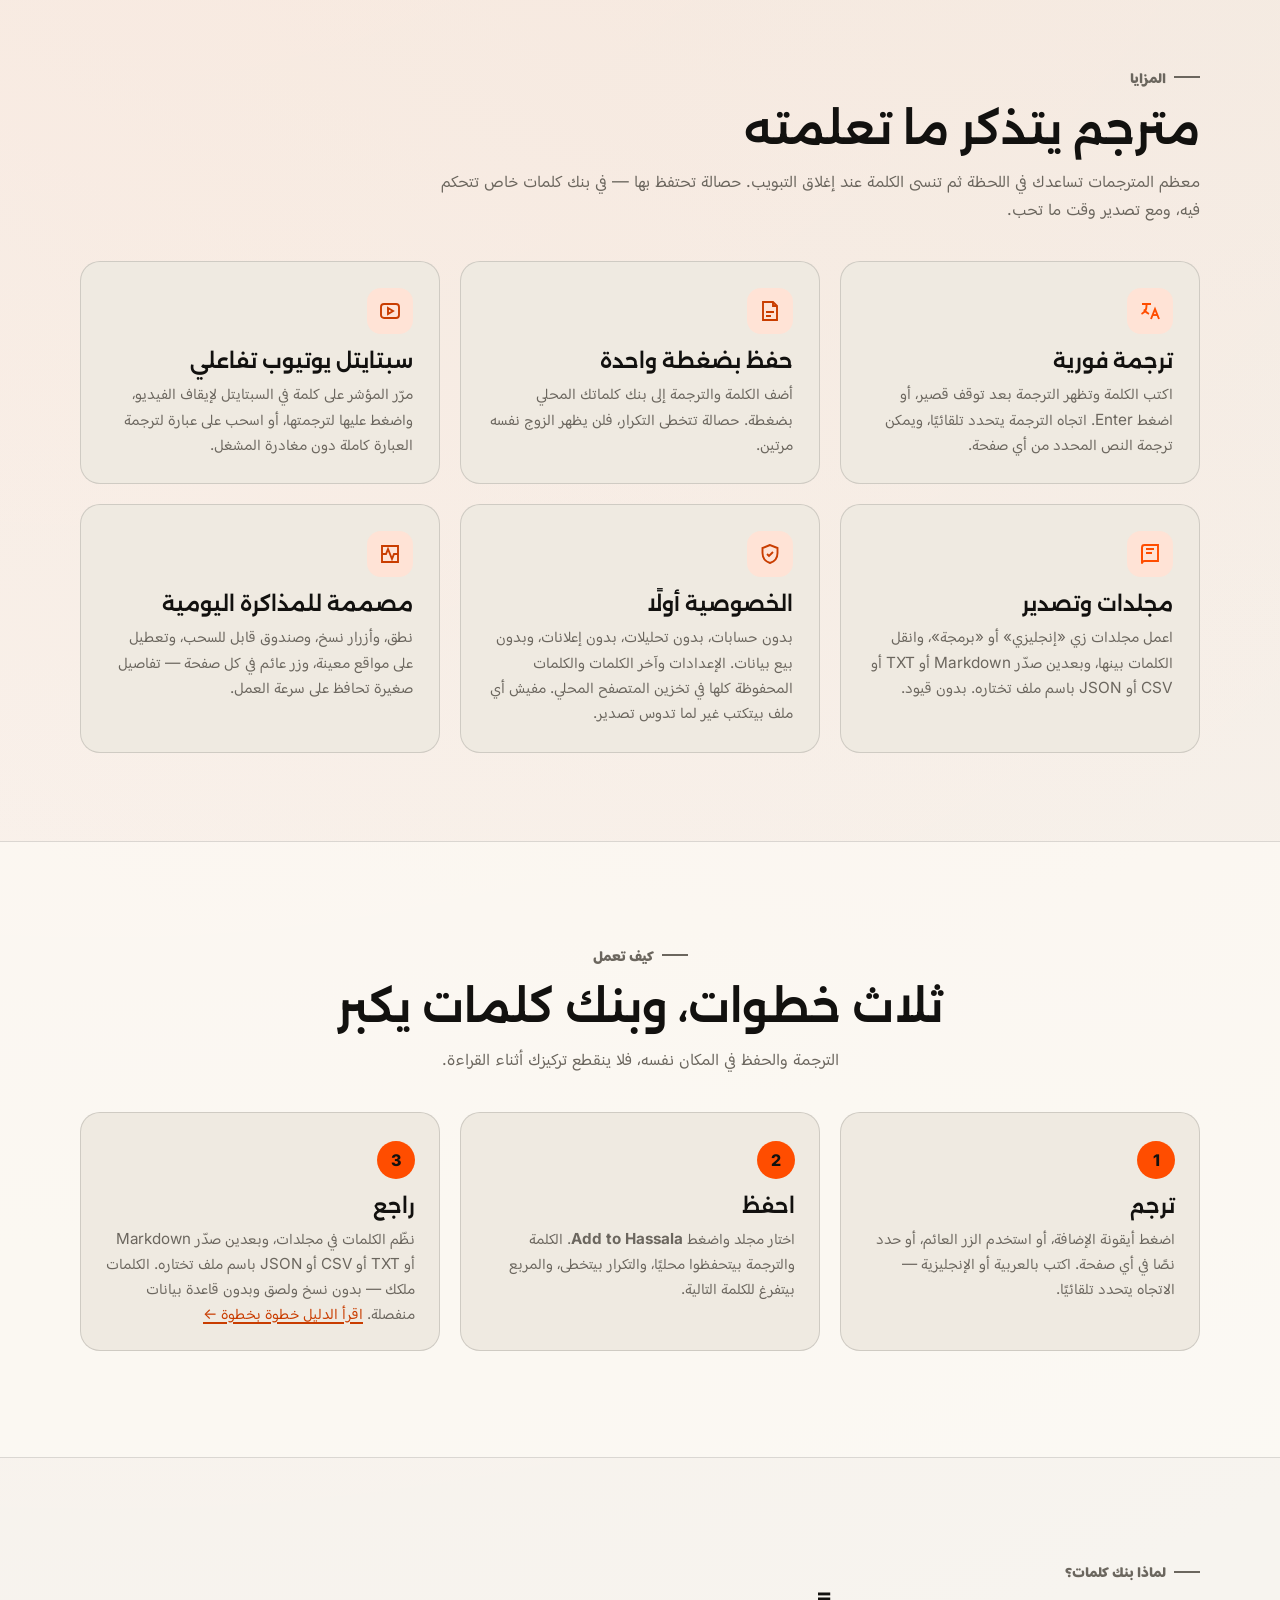
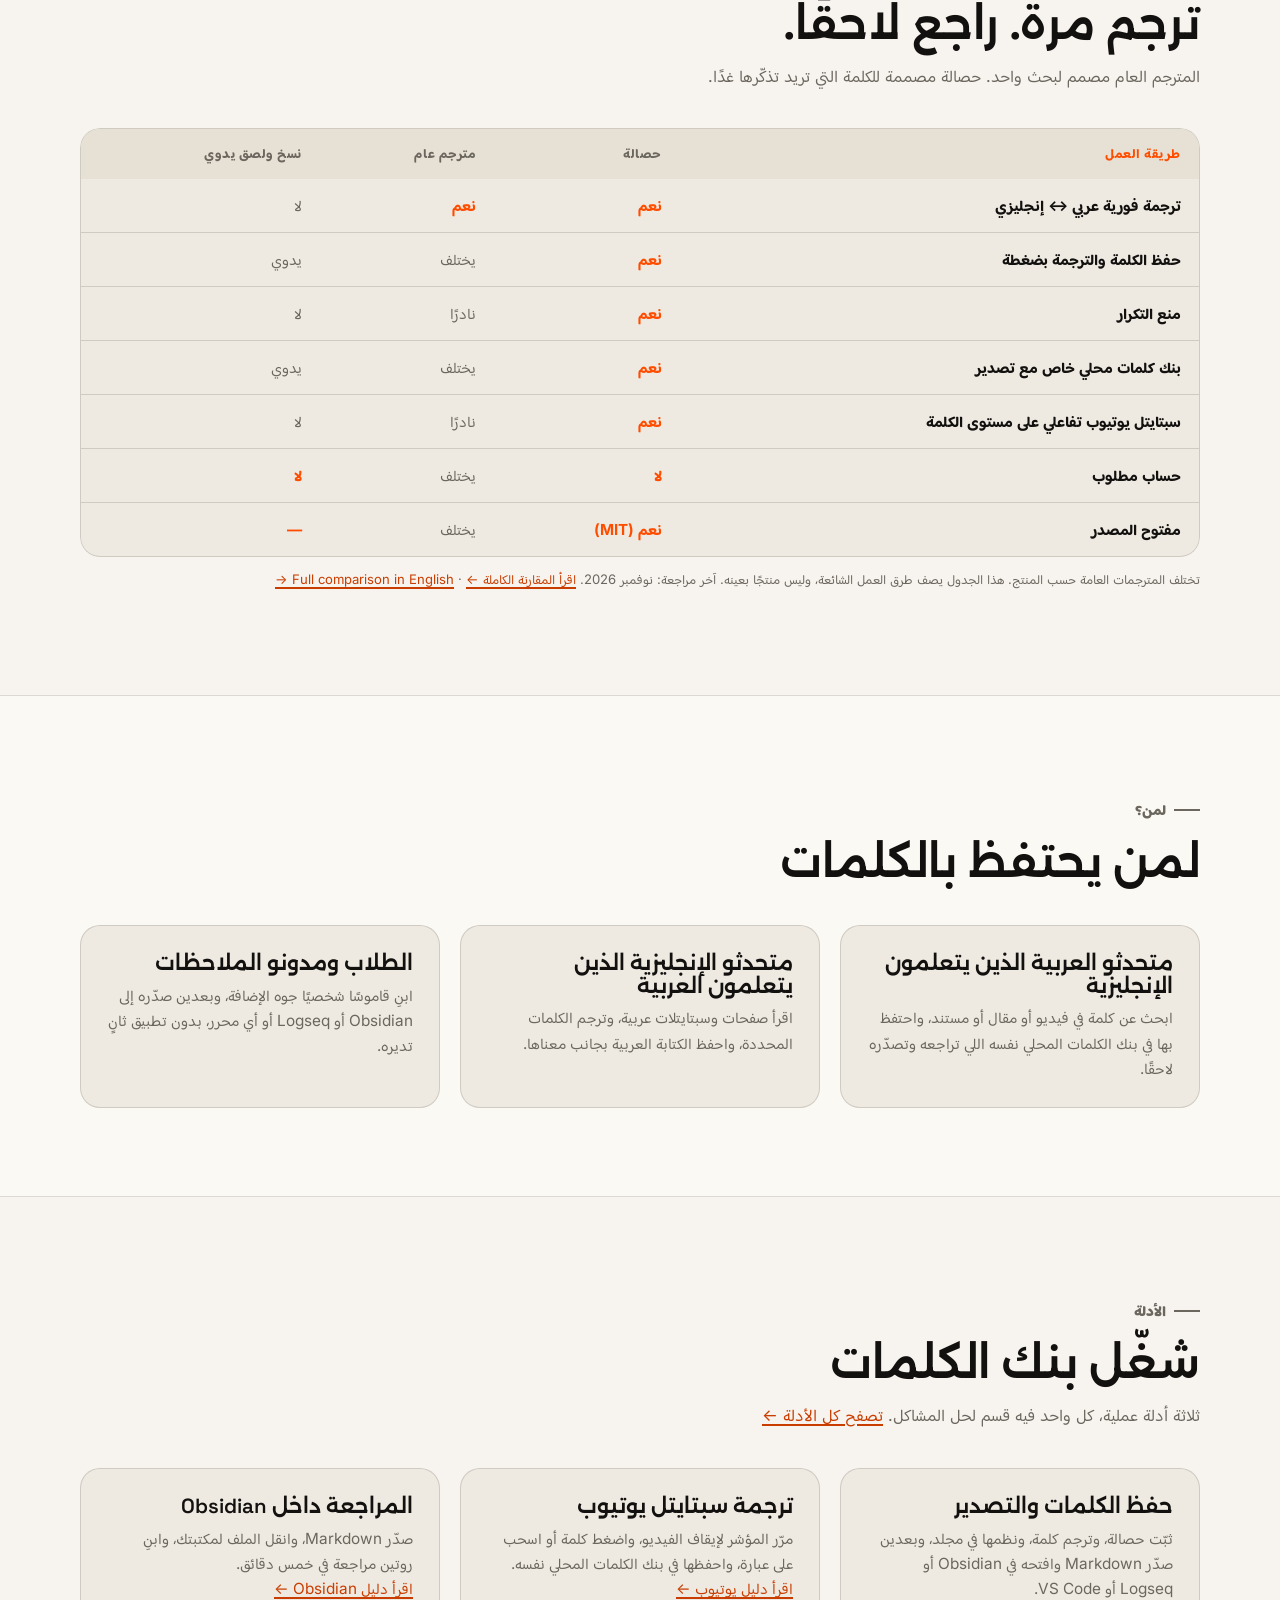
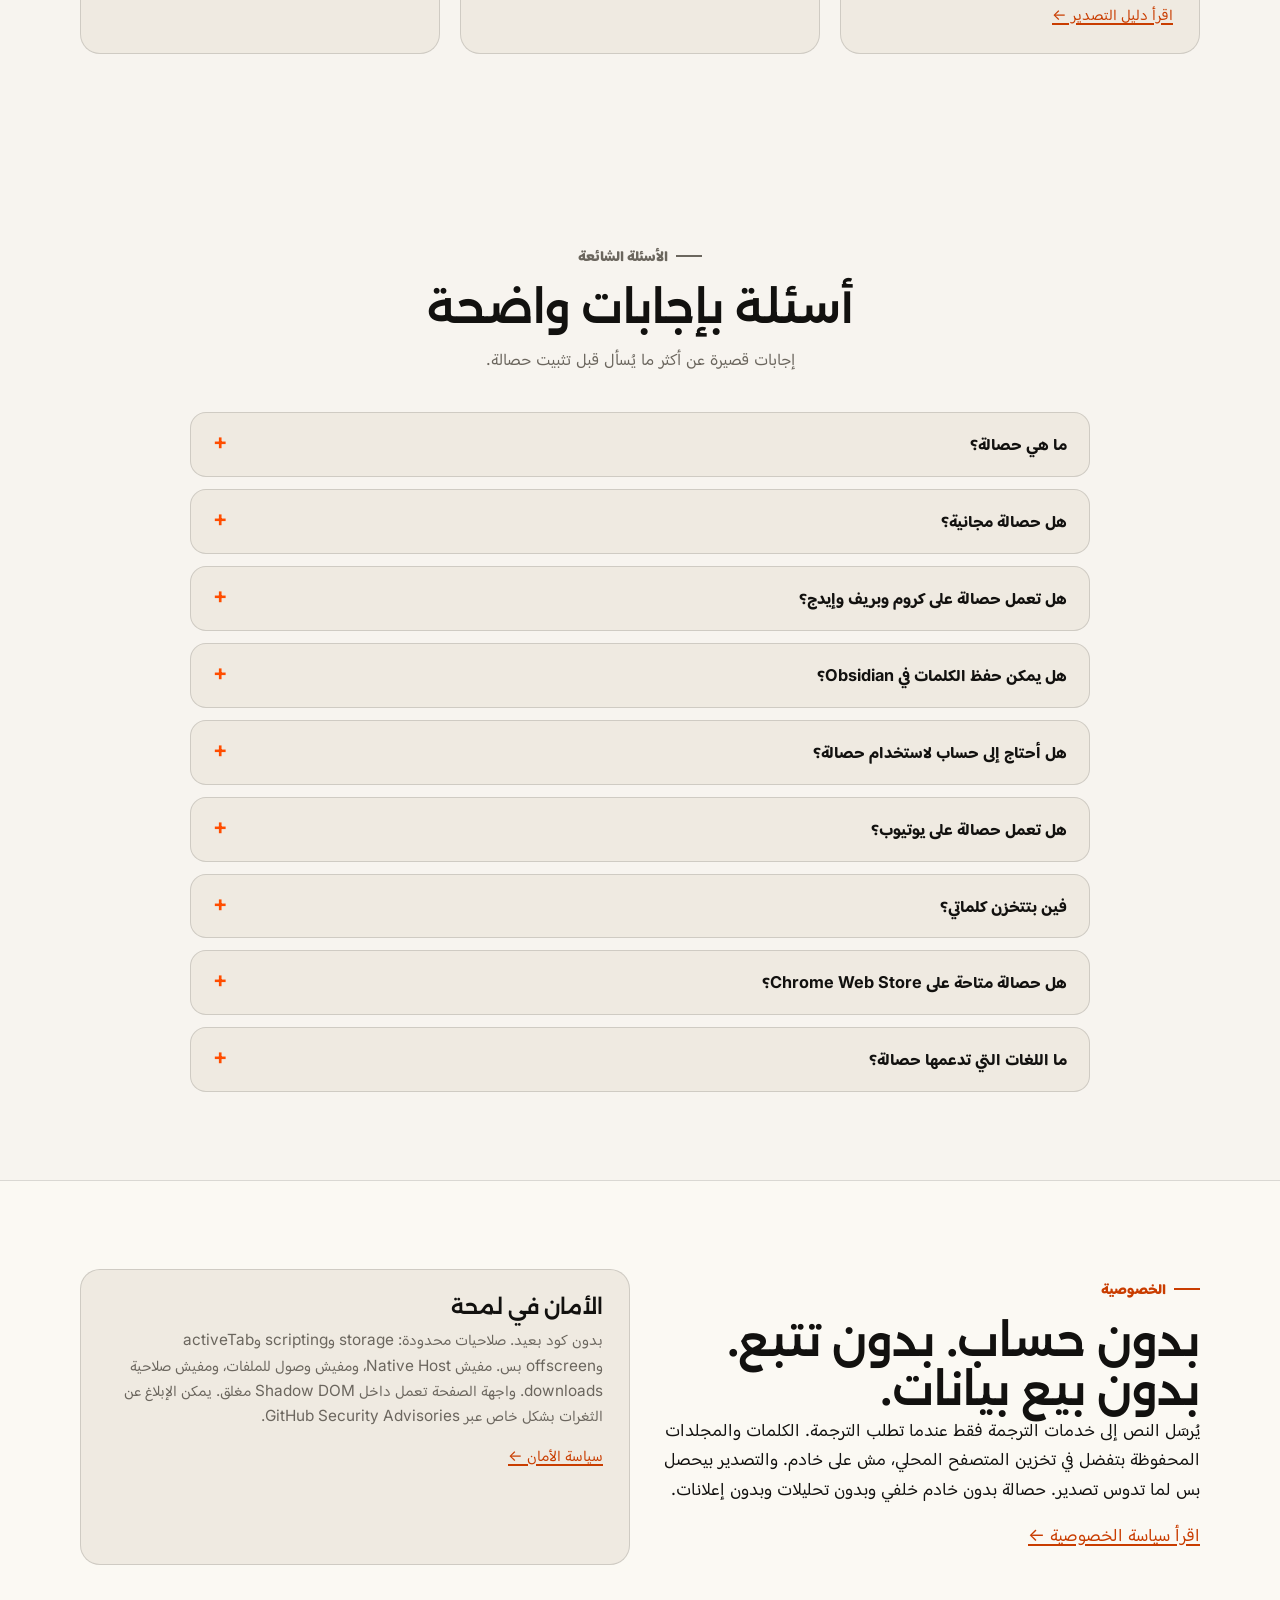
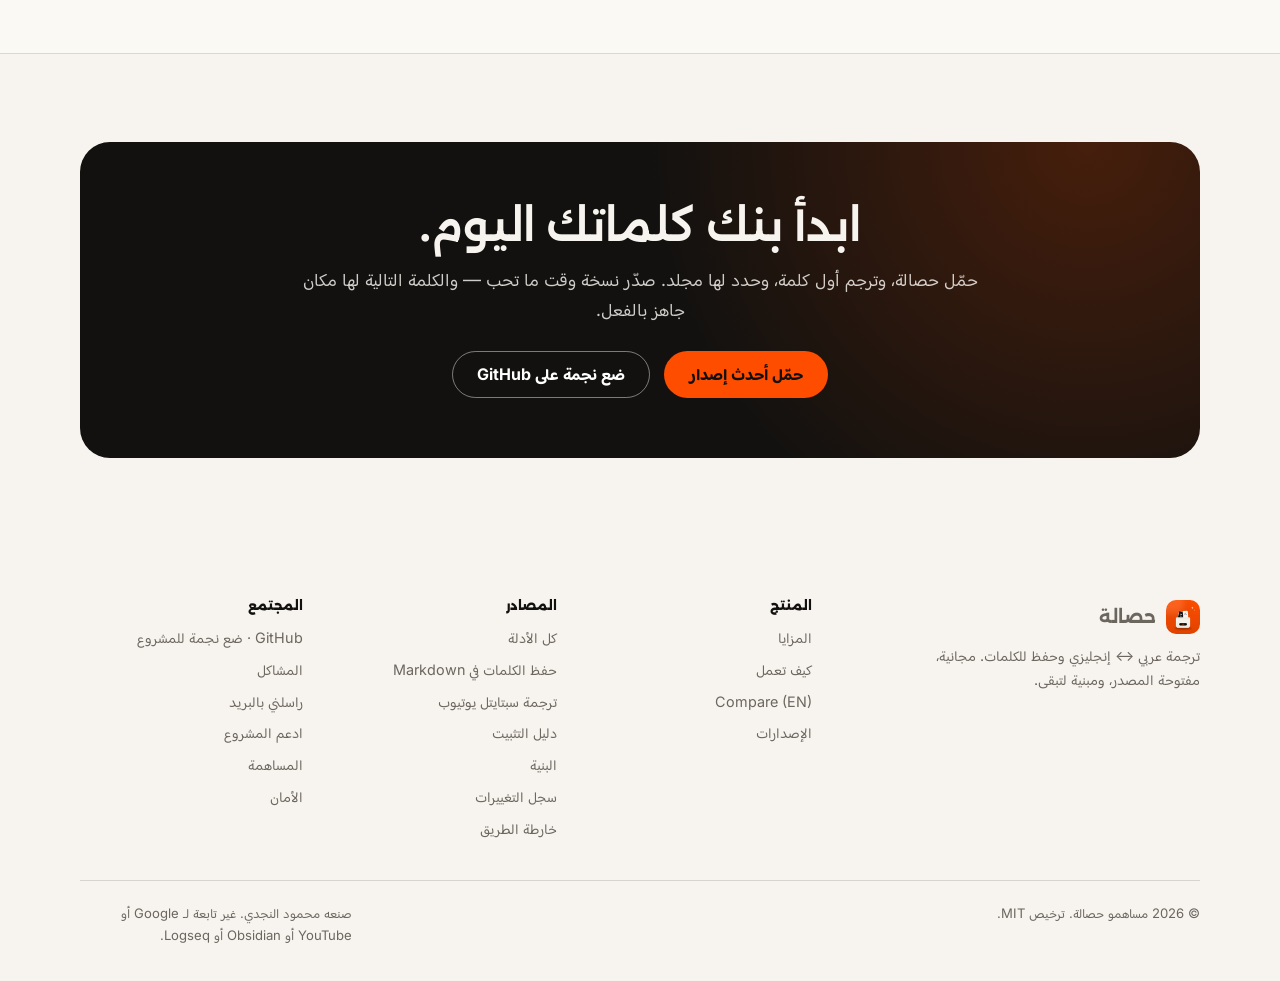
==== commit bc2b1020: "Apply the Nagdista identity to Hassala and wire the new domain into SEO Rebuild every brand asset in" ====
--- a/site/ar/index.html
+++ b/site/ar/index.html
@@ -2,23 +2,25 @@
 <html lang="ar" dir="rtl">
 <head>
   <meta charset="utf-8">
+  <meta name="google-site-verification" content="BxGIGgYgIAEDpfUP1RiTUpCBy_e0Reas2aukQHyE3bI">
   <meta name="viewport" content="width=device-width, initial-scale=1">
   <title>حصالة — ترجمة عربي ↔ إنجليزي وحفظ الكلمات</title>
   <meta name="description" content="حصالة إضافة كروم مجانية ومفتوحة المصدر تترجم عربي ↔ إنجليزي، وتحتفظ بكل كلمة في بنك كلمات خاص بمجلدات، وتصدّرها Markdown أو TXT أو CSV أو JSON وقت ما تحب. بدون حساب وبدون تتبع.">
-  <link rel="canonical" href="https://nagdista-dev.github.io/hassala/ar/">
-  <link rel="alternate" hreflang="en" href="https://nagdista-dev.github.io/hassala/">
-  <link rel="alternate" hreflang="ar" href="https://nagdista-dev.github.io/hassala/ar/">
-  <link rel="alternate" hreflang="x-default" href="https://nagdista-dev.github.io/hassala/">
-  <meta name="theme-color" content="#0f6b63">
+  <link rel="canonical" href="https://hassala.nagdista.com/ar/">
+  <link rel="alternate" hreflang="en" href="https://hassala.nagdista.com/">
+  <link rel="alternate" hreflang="ar" href="https://hassala.nagdista.com/ar/">
+  <link rel="alternate" hreflang="x-default" href="https://hassala.nagdista.com/">
+  <meta name="theme-color" content="#ff4d00">
   <meta name="robots" content="index, follow, max-image-preview:large">
-  <meta name="author" content="Hassala contributors">
+  <meta name="author" content="Mahmoud Elnagdy">
+  <link rel="author" href="https://nagdista.com/">
 
   <meta property="og:type" content="website">
   <meta property="og:site_name" content="حصالة — Hassala">
   <meta property="og:title" content="حصالة — إضافة ترجمة عربي ↔ إنجليزي وحفظ الكلمات">
   <meta property="og:description" content="ترجم عربي ↔ إنجليزي، واحتفظ بكل كلمة في بنك كلمات خاص بمجلدات وتصدير، وحوّل سبتايتل يوتيوب إلى درس مفردات. مجانية، مفتوحة المصدر، وبدون حساب.">
-  <meta property="og:url" content="https://nagdista-dev.github.io/hassala/ar/">
-  <meta property="og:image" content="https://nagdista-dev.github.io/hassala/assets/social-preview-en.png">
+  <meta property="og:url" content="https://hassala.nagdista.com/ar/">
+  <meta property="og:image" content="https://hassala.nagdista.com/assets/social-preview-ar.png">
   <meta property="og:image:width" content="1280">
   <meta property="og:image:height" content="640">
   <meta property="og:image:alt" content="حصالة — مترجم عربي وحافظ كلمات">
@@ -27,7 +29,7 @@
   <meta name="twitter:card" content="summary_large_image">
   <meta name="twitter:title" content="حصالة — إضافة ترجمة عربي ↔ إنجليزي وحفظ الكلمات">
   <meta name="twitter:description" content="ترجم عربي ↔ إنجليزي، واحتفظ بكل كلمة في بنك كلمات محلي بمجلدات وتصدير، واجعل سبتايتل يوتيوب تفاعليًا. مجانية ومفتوحة المصدر.">
-  <meta name="twitter:image" content="https://nagdista-dev.github.io/hassala/assets/social-preview-en.png">
+  <meta name="twitter:image" content="https://hassala.nagdista.com/assets/social-preview-ar.png">
 
   <link rel="icon" type="image/png" href="../assets/icon128.png">
   <link rel="apple-touch-icon" href="../assets/icon192.png">
@@ -40,15 +42,31 @@
     "@context": "https://schema.org",
     "@graph": [
       {
+        "@type": "Person",
+        "@id": "https://nagdista.com/#person",
+        "name": "Mahmoud Elnagdy",
+        "alternateName": ["Mahmoud Alnagdy", "محمود النجدي", "Nagdista"],
+        "jobTitle": "Full-Stack Developer",
+        "url": "https://nagdista.com/",
+        "email": "mailto:nagdista@gmail.com",
+        "knowsLanguage": ["ar", "en"],
+        "sameAs": [
+          "https://github.com/nagdista-dev",
+          "https://x.com/nagdista",
+          "https://www.linkedin.com/in/nagdista"
+        ]
+      },
+      {
         "@type": "SoftwareApplication",
-        "@id": "https://nagdista-dev.github.io/hassala/#app",
+        "@id": "https://hassala.nagdista.com/#app",
+        "author": { "@id": "https://nagdista.com/#person" },
         "name": "حصالة",
         "alternateName": ["Hassala", "Hassala Arabic Word Translator"],
         "applicationCategory": "EducationalApplication",
         "applicationSubCategory": "Language Learning",
         "operatingSystem": "Chrome, Brave, Edge, Chromium",
         "description": "حصالة إضافة كروم مجانية ومفتوحة المصدر تترجم بين العربية والإنجليزية، وتحتفظ بالكلمات في بنك كلمات محلي خاص بمجلدات وتصدير، وتجعل سبتايتل يوتيوب تفاعليًا.",
-        "url": "https://nagdista-dev.github.io/hassala/ar/",
+        "url": "https://hassala.nagdista.com/ar/",
         "downloadUrl": "https://github.com/nagdista-dev/hassala/releases/latest",
         "codeRepository": "https://github.com/nagdista-dev/hassala",
         "license": "https://opensource.org/licenses/MIT",
@@ -70,7 +88,7 @@
           "نطق ونسخ",
           "بدون حساب وبدون تتبع"
         ],
-        "screenshot": "https://nagdista-dev.github.io/hassala/assets/social-preview-en.png",
+        "screenshot": "https://hassala.nagdista.com/assets/social-preview-ar.png",
         "publisher": {
           "@type": "Organization",
           "name": "Hassala contributors",
@@ -79,15 +97,15 @@
       },
       {
         "@type": "WebSite",
-        "@id": "https://nagdista-dev.github.io/hassala/#website",
+        "@id": "https://hassala.nagdista.com/#website",
         "name": "حصالة",
-        "url": "https://nagdista-dev.github.io/hassala/",
+        "url": "https://hassala.nagdista.com/",
         "inLanguage": ["ar", "en"],
-        "about": { "@id": "https://nagdista-dev.github.io/hassala/#app" }
+        "about": { "@id": "https://hassala.nagdista.com/#app" }
       },
       {
         "@type": "FAQPage",
-        "@id": "https://nagdista-dev.github.io/hassala/ar/#faq",
+        "@id": "https://hassala.nagdista.com/ar/#faq",
         "mainEntity": [
           {
             "@type": "Question",
--- a/site/assets/style.css
+++ b/site/assets/style.css
@@ -1,3 +1,29 @@
+/* Nagdista identity type: Space Grotesk for display, Inter for body,
+   Baloo Bhaijaan 2 for Arabic. Self-hosted, OFL licensed. */
+@font-face {
+  font-family: "Space Grotesk";
+  src: url("fonts/SpaceGrotesk-Variable.woff2") format("woff2");
+  font-weight: 300 700;
+  font-style: normal;
+  font-display: swap;
+}
+
+@font-face {
+  font-family: "Inter";
+  src: url("fonts/Inter-Variable.woff2") format("woff2");
+  font-weight: 100 900;
+  font-style: normal;
+  font-display: swap;
+}
+
+@font-face {
+  font-family: "Alexandria";
+  src: url("fonts/Alexandria-Variable.woff2") format("woff2");
+  font-weight: 100 900;
+  font-style: normal;
+  font-display: swap;
+}
+
 @font-face {
   font-family: "Baloo Bhaijaan 2";
   src: url("fonts/BalooBhaijaan2-Variable.woff2") format("woff2");
@@ -7,19 +33,19 @@
 }
 
 :root {
-  --bg: #f7ecda;
-  --bg-soft: #fbf4e8;
-  --surface: #fffdf8;
-  --ink: #3d2e26;
-  --muted: #74604f;
-  --teal: #0f6b63;
-  --teal-dark: #0a4e48;
-  --teal-soft: #e3f0ec;
-  --rust: #b45a38;
-  --rust-soft: #f6e4da;
-  --gold: #c99a3f;
-  --line: #e5d5bc;
-  --shadow: 0 18px 40px rgba(61, 46, 38, 0.08);
+  /* Nagdista identity palette — https://nagdista.com/ */
+  --paper: #f7f4ef;
+  --paper-2: #efeae1;
+  --paper-3: #e7e0d4;
+  --ink: #12110f;
+  --ink-2: #2a2722;
+  --muted: #6b665e;
+  --accent: #ff4d00;
+  --accent-strong: #c93d00;
+  --accent-soft: #ffe3d6;
+  --line: rgba(18, 17, 15, 0.14);
+  --line-strong: rgba(18, 17, 15, 0.28);
+  --shadow: 0 18px 40px rgba(18, 17, 15, 0.07);
   --radius: 20px;
   --max: 1120px;
 }
@@ -38,14 +64,15 @@
 body {
   margin: 0;
   background:
-    radial-gradient(circle at 8% 12%, rgba(255, 253, 248, 0.9), transparent 38%),
-    radial-gradient(circle at 92% 4%, rgba(246, 228, 218, 0.7), transparent 34%),
-    var(--bg);
-  color: var(--ink);
-  font-family: "Baloo Bhaijaan 2", "Segoe UI", system-ui, sans-serif;
+    radial-gradient(circle at 8% 12%, rgba(255, 227, 214, 0.55), transparent 38%),
+    radial-gradient(circle at 92% 4%, rgba(231, 224, 212, 0.75), transparent 34%),
+    var(--paper);
+  color: var(--ink);
+  font-family: "Inter", "Baloo Bhaijaan 2", "Segoe UI", system-ui, sans-serif;
   font-size: 18px;
-  line-height: 1.7;
+  line-height: 1.65;
   text-rendering: optimizeLegibility;
+  -webkit-font-smoothing: antialiased;
 }
 
 img {
@@ -54,17 +81,17 @@
 }
 
 a {
-  color: var(--teal);
+  color: var(--accent-strong);
   text-decoration-thickness: 1.5px;
   text-underline-offset: 3px;
 }
 
 a:hover {
-  color: var(--teal-dark);
+  color: var(--ink);
 }
 
 :focus-visible {
-  outline: 3px solid var(--gold);
+  outline: 2px solid var(--accent);
   outline-offset: 3px;
   border-radius: 6px;
 }
@@ -73,23 +100,25 @@
 h2,
 h3 {
   margin: 0;
+  font-family: "Space Grotesk", "Alexandria", "Baloo Bhaijaan 2", "Segoe UI",
+    system-ui, sans-serif;
   line-height: 1.12;
   letter-spacing: -0.02em;
 }
 
 h1 {
   font-size: clamp(2.5rem, 5.2vw, 4.2rem);
-  font-weight: 800;
+  font-weight: 700;
 }
 
 h2 {
   font-size: clamp(1.9rem, 3.4vw, 2.9rem);
-  font-weight: 800;
+  font-weight: 600;
 }
 
 h3 {
   font-size: 1.28rem;
-  font-weight: 700;
+  font-weight: 600;
 }
 
 p {
@@ -100,7 +129,7 @@
   padding: 0.12em 0.38em;
   border: 1px solid var(--line);
   border-radius: 7px;
-  background: var(--bg-soft);
+  background: var(--paper-3);
   font-family: "DejaVu Sans Mono", ui-monospace, monospace;
   font-size: 0.84em;
   direction: ltr;
@@ -126,15 +155,15 @@
   z-index: 100;
   padding: 10px 16px;
   border-radius: 10px;
-  background: var(--teal);
-  color: #fff;
+  background: var(--accent);
+  color: var(--ink);
   font-weight: 700;
   transition: top 0.15s ease;
 }
 
 .skip-link:focus {
   top: 16px;
-  color: #fff;
+  color: var(--ink);
 }
 
 .wrap {
@@ -165,13 +194,16 @@
   width: 48px;
   height: 48px;
   border-radius: 14px;
-  box-shadow: 0 6px 14px rgba(61, 46, 38, 0.14);
+  box-shadow: 0 6px 14px rgba(18, 17, 15, 0.12);
 }
 
 .brand strong {
   display: block;
   color: var(--ink);
+  font-family: "Space Grotesk", "Alexandria", "Baloo Bhaijaan 2", "Segoe UI",
+    system-ui, sans-serif;
   font-size: 1.35rem;
+  font-weight: 700;
   line-height: 1;
   letter-spacing: -0.02em;
 }
@@ -202,34 +234,34 @@
 }
 
 .site-nav a:hover {
-  color: var(--teal);
+  color: var(--accent);
 }
 
 .site-nav .nav-cta {
   padding: 9px 16px;
   border-radius: 999px;
-  background: var(--teal);
-  color: #fff;
+  background: var(--accent);
+  color: var(--ink);
 }
 
 .site-nav .nav-cta:hover {
-  background: var(--teal-dark);
-  color: #fff;
+  background: var(--accent-strong);
+  color: var(--paper);
 }
 
 .lang-switch {
   padding: 7px 13px;
   border: 1.5px solid var(--line);
   border-radius: 999px;
-  background: var(--surface);
-  color: var(--teal) !important;
+  background: var(--paper-2);
+  color: var(--accent) !important;
   font-size: 0.88rem;
   font-weight: 700;
   text-decoration: none;
 }
 
 .lang-switch:hover {
-  border-color: var(--teal);
+  border-color: var(--accent);
 }
 
 .hero {
@@ -245,7 +277,7 @@
   align-items: center;
   gap: 8px;
   margin-bottom: 16px;
-  color: var(--rust);
+  color: var(--accent-strong);
   font-size: 0.78rem;
   font-weight: 800;
   letter-spacing: 0.16em;
@@ -282,8 +314,8 @@
   padding: 14px 24px;
   border: 1.5px solid transparent;
   border-radius: 999px;
-  background: var(--teal);
-  color: #fff;
+  background: var(--accent);
+  color: var(--ink);
   font-size: 1rem;
   font-weight: 700;
   line-height: 1.1;
@@ -293,20 +325,20 @@
 
 .button:hover {
   transform: translateY(-1px);
-  background: var(--teal-dark);
-  color: #fff;
+  background: var(--accent-strong);
+  color: var(--paper);
 }
 
 .button.secondary {
   border-color: var(--line);
-  background: var(--surface);
+  background: var(--paper-2);
   color: var(--ink);
 }
 
 .button.secondary:hover {
-  border-color: var(--teal);
-  background: var(--surface);
-  color: var(--teal);
+  border-color: var(--accent-strong);
+  background: var(--paper-2);
+  color: var(--accent-strong);
 }
 
 .button.ghost-light {
@@ -347,7 +379,7 @@
 .trust-row svg {
   width: 17px;
   height: 17px;
-  color: var(--teal);
+  color: var(--accent);
 }
 
 /* Hero demo */
@@ -369,7 +401,7 @@
   padding: 24px;
   border: 1.5px solid var(--line);
   border-radius: 26px;
-  background: var(--surface);
+  background: var(--paper-2);
   box-shadow: var(--shadow);
 }
 
@@ -396,8 +428,8 @@
   margin-inline-start: auto;
   padding: 4px 10px;
   border-radius: 999px;
-  background: var(--teal-soft);
-  color: var(--teal);
+  background: var(--accent-soft);
+  color: var(--accent);
   font-size: 0.7rem;
   letter-spacing: 0.05em;
 }
@@ -419,7 +451,7 @@
 
 .demo-translation {
   margin-top: 4px;
-  color: var(--teal);
+  color: var(--accent);
   font-size: clamp(1.8rem, 3.4vw, 2.5rem);
   font-weight: 800;
   line-height: 1.2;
@@ -453,8 +485,8 @@
 }
 
 .demo-save {
-  background: var(--teal);
-  color: #fff;
+  background: var(--accent);
+  color: var(--ink);
 }
 
 .demo-copy {
@@ -467,7 +499,7 @@
   padding: 14px 16px;
   border: 1.5px dashed var(--line);
   border-radius: 14px;
-  background: var(--bg-soft);
+  background: var(--paper-3);
   color: var(--muted);
   font-size: 0.82rem;
 }
@@ -484,7 +516,7 @@
 .demo-file code {
   border: 0;
   background: transparent;
-  color: var(--teal);
+  color: var(--accent);
   font-size: 0.9rem;
   font-weight: 600;
 }
@@ -543,7 +575,7 @@
   padding: 26px;
   border: 1.5px solid var(--line);
   border-radius: var(--radius);
-  background: var(--surface);
+  background: var(--paper-2);
 }
 
 .card h3 {
@@ -564,18 +596,18 @@
   height: 46px;
   margin-bottom: 16px;
   border-radius: 14px;
-  background: var(--teal-soft);
-  color: var(--teal);
+  background: var(--accent-soft);
+  color: var(--accent);
 }
 
 .icon.rust {
-  background: var(--rust-soft);
-  color: var(--rust);
+  background: var(--accent-soft);
+  color: var(--accent-strong);
 }
 
 .icon.gold {
-  background: #f7edd6;
-  color: #8a6415;
+  background: var(--accent-soft);
+  color: var(--accent-strong);
 }
 
 .icon svg {
@@ -598,7 +630,7 @@
   padding: 28px 24px 24px;
   border: 1.5px solid var(--line);
   border-radius: var(--radius);
-  background: var(--surface);
+  background: var(--paper-2);
 }
 
 .step::before {
@@ -611,8 +643,8 @@
   height: 38px;
   margin-bottom: 16px;
   border-radius: 50%;
-  background: var(--teal);
-  color: #fff;
+  background: var(--accent);
+  color: var(--ink);
   font-size: 1rem;
   font-weight: 800;
 }
@@ -635,7 +667,7 @@
   border-spacing: 0;
   border: 1.5px solid var(--line);
   border-radius: var(--radius);
-  background: var(--surface);
+  background: var(--paper-2);
   overflow: hidden;
   font-size: 0.95rem;
 }
@@ -660,7 +692,7 @@
 .fact-table th,
 .compare-table thead th {
   width: 34%;
-  background: var(--bg-soft);
+  background: var(--paper-3);
   color: var(--ink);
   font-weight: 700;
 }
@@ -674,7 +706,7 @@
 }
 
 .compare-table thead th:first-child {
-  color: var(--teal);
+  color: var(--accent);
 }
 
 .compare-table td:first-child {
@@ -682,7 +714,7 @@
 }
 
 .compare-table .yes {
-  color: var(--teal);
+  color: var(--accent);
   font-weight: 700;
 }
 
@@ -719,7 +751,7 @@
 }
 
 .breadcrumbs a:hover {
-  color: var(--teal);
+  color: var(--accent);
   text-decoration: underline;
 }
 
@@ -785,7 +817,7 @@
   padding: 18px 20px;
   border: 1.5px solid var(--line);
   border-radius: 14px;
-  background: var(--surface);
+  background: var(--paper-2);
   font-size: 0.88rem;
   line-height: 1.6;
   direction: ltr;
@@ -805,7 +837,7 @@
   border: 1.5px solid var(--line);
   border-bottom-width: 2.5px;
   border-radius: 6px;
-  background: var(--surface);
+  background: var(--paper-2);
   color: var(--ink);
   font-family: inherit;
   font-size: 0.82em;
@@ -815,11 +847,11 @@
 .article .note {
   margin: 24px 0;
   padding: 18px 22px;
-  border-inline-start: 4px solid var(--gold);
+  border-inline-start: 4px solid var(--accent);
   border-radius: 14px;
   border-start-start-radius: 0;
   border-end-start-radius: 0;
-  background: var(--surface);
+  background: var(--paper-2);
   color: var(--muted);
   font-size: 0.94rem;
 }
@@ -833,7 +865,7 @@
   padding: 28px;
   border: 1.5px solid var(--line);
   border-radius: var(--radius);
-  background: var(--surface);
+  background: var(--paper-2);
 }
 
 .article .next-step h2 {
@@ -848,9 +880,9 @@
 .callout {
   align-self: start;
   padding: 28px;
-  border-inline-start: 5px solid var(--gold);
+  border-inline-start: 5px solid var(--accent);
   border-radius: 0 var(--radius) var(--radius) 0;
-  background: var(--surface);
+  background: var(--paper-2);
   box-shadow: var(--shadow);
 }
 
@@ -879,7 +911,7 @@
 .faq-item {
   border: 1.5px solid var(--line);
   border-radius: 16px;
-  background: var(--surface);
+  background: var(--paper-2);
 }
 
 .faq-item summary {
@@ -899,7 +931,7 @@
   content: "+";
   float: inline-end;
   margin-inline-start: 16px;
-  color: var(--teal);
+  color: var(--accent);
   font-size: 1.35rem;
   font-weight: 700;
   line-height: 1;
@@ -925,14 +957,14 @@
   padding: clamp(38px, 6vw, 60px);
   border-radius: 30px;
   background:
-    radial-gradient(circle at 90% 0%, rgba(201, 154, 63, 0.28), transparent 40%),
-    var(--teal-dark);
-  color: #fffdf8;
+    radial-gradient(circle at 90% 0%, rgba(255, 77, 0, 0.22), transparent 42%),
+    var(--ink);
+  color: var(--paper);
   text-align: center;
 }
 
 .cta-band h2 {
-  color: #fffdf8;
+  color: var(--paper);
 }
 
 .cta-band p {
@@ -966,7 +998,9 @@
   align-items: center;
   gap: 10px;
   color: var(--ink);
-  font-weight: 800;
+  font-family: "Space Grotesk", "Alexandria", "Baloo Bhaijaan 2", "Segoe UI",
+    system-ui, sans-serif;
+  font-weight: 700;
   font-size: 1.1rem;
   text-decoration: none;
 }
@@ -1007,7 +1041,7 @@
 }
 
 .site-footer a:hover {
-  color: var(--teal);
+  color: var(--accent);
   text-decoration: underline;
 }
 
@@ -1024,10 +1058,18 @@
   margin: 0;
 }
 
-/* Arabic page */
+/* Arabic page — Latin runs stay in Inter, Arabic falls back to Baloo Bhaijaan 2. */
 [dir="rtl"] body,
 html[dir="rtl"] body {
-  font-family: "Baloo Bhaijaan 2", "Segoe UI", Tahoma, sans-serif;
+  font-family: "Inter", "Baloo Bhaijaan 2", "Segoe UI", Tahoma, sans-serif;
+}
+
+html[dir="rtl"] h1,
+html[dir="rtl"] h2,
+html[dir="rtl"] h3,
+html[dir="rtl"] .brand strong,
+html[dir="rtl"] .footer-brand {
+  letter-spacing: 0;
 }
 
 html[dir="rtl"] .brand-sub,
@@ -1064,7 +1106,7 @@
 }
 
 html[dir="rtl"] .callout {
-  border-inline-start: 5px solid var(--gold);
+  border-inline-start: 5px solid var(--accent);
   border-radius: var(--radius) 0 0 var(--radius);
 }
 
